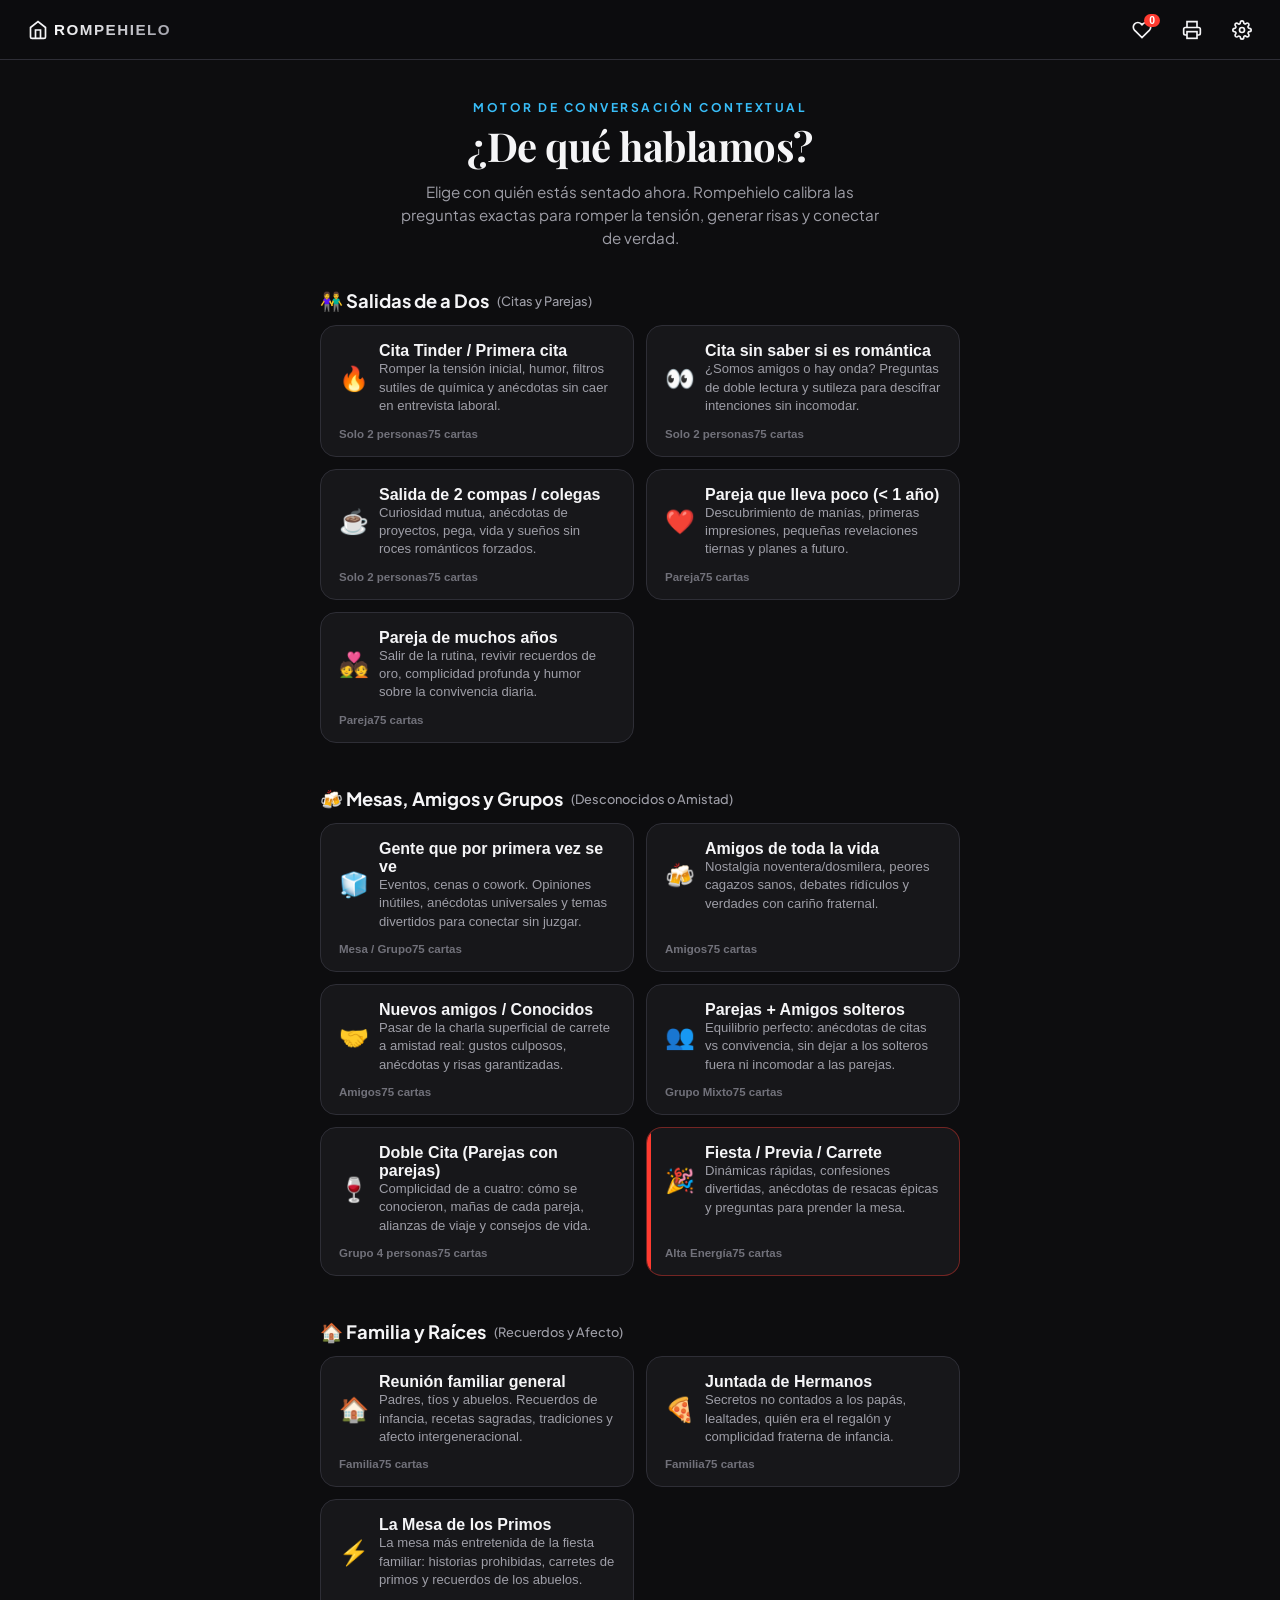
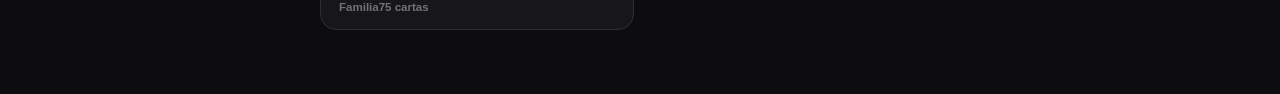
==== index.html @ bef4a9af "feat: complete Rompehielo app with 1050+ contextual questions, PWA, print&play, and monetization" ====
<!DOCTYPE html>
<html lang="es">
<head>
  <meta charset="UTF-8">
  <meta name="viewport" content="width=device-width, initial-scale=1.0, maximum-scale=1.0, user-scalable=no, viewport-fit=cover">
  <title>ROMPEHIELO · El Juego de Conversación Contextual</title>
  <meta name="description" content="+1.000 preguntas diseñadas para romper el hielo y conectar de verdad según con quién estás: citas, parejas, amigos, desconocidos, familia o fiesta.">
  <meta name="theme-color" content="#121214">
  <link rel="manifest" href="manifest.json">
  <link rel="icon" href="icons/icon.svg" type="image/svg+xml">
  <link rel="apple-touch-icon" href="icons/icon.svg">
  <link rel="preconnect" href="https://fonts.googleapis.com">
  <link rel="preconnect" href="https://fonts.gstatic.com" crossorigin>
  <link href="https://fonts.googleapis.com/css2?family=Plus+Jakarta+Sans:ital,wght@0,300;0,400;0,500;0,600;0,700;0,800;1,400;1,600&family=Playfair+Display:ital,wght@0,600;0,700;1,400;1,600&display=swap" rel="stylesheet">
  <link rel="stylesheet" href="styles.css">
</head>
<body>
  <!-- Header / Barra superior -->
  <header class="top-nav" id="topNav">
    <div class="nav-left">
      <button class="nav-btn" id="btnHome" aria-label="Inicio" title="Inicio">
        <svg width="20" height="20" viewBox="0 0 24 24" fill="none" stroke="currentColor" stroke-width="2"><path d="M3 9l9-7 9 7v11a2 2 0 0 1-2 2H5a2 2 0 0 1-2-2z"></path><polyline points="9 22 9 12 15 12 15 22"></polyline></svg>
        <span class="brand-text">ROMPEHIELO</span>
      </button>
    </div>
    <div class="nav-center" id="navCenterTitle">
      <span class="badge-ctx" id="navCtxBadge" style="display:none;"></span>
    </div>
    <div class="nav-right">
      <button class="nav-btn" id="btnFavs" title="Mis Favoritas" aria-label="Favoritas">
        <svg width="20" height="20" viewBox="0 0 24 24" fill="none" stroke="currentColor" stroke-width="2"><path d="M20.84 4.61a5.5 5.5 0 0 0-7.78 0L12 5.67l-1.06-1.06a5.5 5.5 0 0 0-7.78 7.78l1.06 1.06L12 21.23l7.78-7.78 1.06-1.06a5.5 5.5 0 0 0 0-7.78z"></path></svg>
        <span class="fav-count" id="favCount">0</span>
      </button>
      <button class="nav-btn" id="btnPrintModalBtn" title="Imprimir Cartas / PDF" aria-label="Imprimir">
        <svg width="20" height="20" viewBox="0 0 24 24" fill="none" stroke="currentColor" stroke-width="2"><polyline points="6 9 6 2 18 2 18 9"></polyline><path d="M6 18H4a2 2 0 0 1-2-2v-5a2 2 0 0 1 2-2h16a2 2 0 0 1 2 2v5a2 2 0 0 1-2 2h-2"></path><rect x="6" y="14" width="12" height="8"></rect></svg>
      </button>
      <button class="nav-btn" id="btnSettings" title="Configuración y Tienda" aria-label="Ajustes">
        <svg width="20" height="20" viewBox="0 0 24 24" fill="none" stroke="currentColor" stroke-width="2"><circle cx="12" cy="12" r="3"></circle><path d="M19.4 15a1.65 1.65 0 0 0 .33 1.82l.06.06a2 2 0 0 1 0 2.83 2 2 0 0 1-2.83 0l-.06-.06a1.65 1.65 0 0 0-1.82-.33 1.65 1.65 0 0 0-1 1.51V21a2 2 0 0 1-2 2 2 2 0 0 1-2-2v-.09A1.65 1.65 0 0 0 9 19.4a1.65 1.65 0 0 0-1.82.33l-.06.06a2 2 0 0 1-2.83 0 2 2 0 0 1 0-2.83l.06-.06a1.65 1.65 0 0 0 .33-1.82 1.65 1.65 0 0 0-1.51-1H3a2 2 0 0 1-2-2 2 2 0 0 1 2-2h.09A1.65 1.65 0 0 0 4.6 9a1.65 1.65 0 0 0-.33-1.82l-.06-.06a2 2 0 0 1 0-2.83 2 2 0 0 1 2.83 0l.06.06a1.65 1.65 0 0 0 1.82.33H9a1.65 1.65 0 0 0 1-1.51V3a2 2 0 0 1 2-2 2 2 0 0 1 2 2v.09a1.65 1.65 0 0 0 1 1.51 1.65 1.65 0 0 0 1.82-.33l.06-.06a2 2 0 0 1 2.83 0 2 2 0 0 1 0 2.83l-.06.06a1.65 1.65 0 0 0-.33 1.82V9a1.65 1.65 0 0 0 1.51 1H21a2 2 0 0 1 2 2 2 2 0 0 1-2 2h-.09a1.65 1.65 0 0 0-1.51 1z"></path></svg>
      </button>
    </div>
  </header>

  <!-- Contenedor Principal Dinámico -->
  <main class="app-container" id="screen">
    <!-- Se inyecta dinámicamente vía app.js -->
  </main>

  <!-- Modales -->
  <!-- Modal Favoritas -->
  <div class="modal-backdrop" id="modalFavs" style="display:none;">
    <div class="modal-card">
      <div class="modal-head">
        <h3>Cartas Favoritas</h3>
        <button class="modal-close" id="btnCloseFavs">✕</button>
      </div>
      <div class="modal-body" id="favsList">
        <!-- Lista de favoritas -->
      </div>
    </div>
  </div>

  <!-- Modal Imprimir / Print & Play -->
  <div class="modal-backdrop" id="modalPrint" style="display:none;">
    <div class="modal-card modal-lg">
      <div class="modal-head">
        <div>
          <h3>Tarjetas Físicas (Print & Play)</h3>
          <p class="text-sm muted">Genera e imprime tu baraja para jugar en tu casa o llevarla de viaje.</p>
        </div>
        <button class="modal-close" id="btnClosePrint">✕</button>
      </div>
      <div class="modal-body">
        <div class="print-controls">
          <label><b>Selecciona el Mazo a Imprimir:</b></label>
          <select id="printDeckSelect" class="styled-select">
            <!-- Rellenado dinámicamente -->
          </select>
          <div class="print-actions">
            <button class="btn-primary" id="btnPreviewPrint">Generar Planchas de Cartas</button>
            <button class="btn-outline" id="btnPrintNow">🖨️ Mandar a Imprimir / Guardar PDF</button>
          </div>
        </div>
        <div id="printSheetContainer" class="print-sheet-preview">
          <!-- Plancha interactiva con cartas cortables -->
        </div>
      </div>
    </div>
  </div>

  <!-- Modal Ajustes & Tienda / Monetización -->
  <div class="modal-backdrop" id="modalSettings" style="display:none;">
    <div class="modal-card">
      <div class="modal-head">
        <h3>Ajustes & Mazo Físico</h3>
        <button class="modal-close" id="btnCloseSettings">✕</button>
      </div>
      <div class="modal-body">
        <div class="setting-item">
          <div>
            <b>Modo Sonido / Háptico</b>
            <div class="text-sm muted">Vibración y micro-clicks al cambiar de carta</div>
          </div>
          <label class="switch">
            <input type="checkbox" id="chkHaptic" checked>
            <span class="slider"></span>
          </label>
        </div>

        <div class="monetize-banner">
          <div class="banner-tag">EDICIÓN FÍSICA COLECCIONISTA</div>
          <h4>¿Quieres el mazo impreso en tu velador o mochila?</h4>
          <p class="text-sm">Naipe premium 350g con barniz mate sedoso, esquinas redondeadas, caja rígida y 150 cartas maestras con códigos QR que disparan preguntas ilimitadas de la app.</p>
          <div class="price-box">
            <span class="price">$19.990 CLP</span>
            <span class="old-price">$24.990 CLP</span>
          </div>
          <button class="btn-gold" id="btnBuyPhysical">
            🛍️ Reservar Mazo Físico
          </button>
          <div class="text-xs text-center muted" style="margin-top:6px;">O usa la opción "Imprimir" arriba para armar tus propias cartas gratis.</div>
        </div>

        <div class="setting-item" style="margin-top:16px;">
          <div>
            <b>Banco de Preguntas</b>
            <div class="text-sm muted">1.050 preguntas únicas verificadas</div>
          </div>
          <button class="btn-sm btn-outline" id="btnResetHistory">Reiniciar Historial</button>
        </div>
      </div>
    </div>
  </div>

  <script src="app.js"></script>
</body>
</html>
---- styles.css ----
/* ==========================================================================
   ROMPEHIELO - THE AND / WNRS STYLE PREMIUM DESIGN SYSTEM
   ========================================================================== */

:root {
  --bg-color: #0d0d0f;
  --surface: #17171a;
  --surface-raised: #212126;
  --surface-border: #2e2e36;
  --text-main: #f5f5f7;
  --text-muted: #9e9ea7;
  --accent-red: #ff3b30;
  --accent-ice: #38bdf8;
  --accent-gold: #f59e0b;
  --accent-fire: #f97316;
  --font-sans: 'Plus Jakarta Sans', -apple-system, BlinkMacSystemFont, sans-serif;
  --font-serif: 'Playfair Display', Georgia, serif;
  --radius-card: 24px;
  --radius-btn: 14px;
  --transition-smooth: all 0.28s cubic-bezier(0.16, 1, 0.3, 1);
  --shadow-card: 0 20px 45px rgba(0, 0, 0, 0.6), 0 0 1px rgba(255, 255, 255, 0.15);
}

* {
  box-sizing: border-box;
  margin: 0;
  padding: 0;
  -webkit-tap-highlight-color: transparent;
}

body {
  background-color: var(--bg-color);
  color: var(--text-main);
  font-family: var(--font-sans);
  min-height: 100vh;
  display: flex;
  flex-direction: column;
  overflow-x: hidden;
  user-select: none;
}

/* TOP NAVIGATION */
.top-nav {
  height: 60px;
  padding: 0 18px;
  display: flex;
  align-items: center;
  justify-content: space-between;
  border-bottom: 1px solid var(--surface-border);
  background: rgba(13, 13, 15, 0.85);
  backdrop-filter: blur(16px);
  position: sticky;
  top: 0;
  z-index: 100;
}

.nav-left, .nav-right {
  display: flex;
  align-items: center;
  gap: 10px;
}

.brand-text {
  font-weight: 800;
  letter-spacing: 1.5px;
  font-size: 0.95rem;
  margin-left: 6px;
  background: linear-gradient(135deg, #fff, #a1a1aa);
  -webkit-background-clip: text;
  -webkit-text-fill-color: transparent;
}

.nav-btn {
  background: transparent;
  border: none;
  color: var(--text-main);
  cursor: pointer;
  display: flex;
  align-items: center;
  justify-content: center;
  padding: 8px 10px;
  border-radius: 10px;
  transition: var(--transition-smooth);
  position: relative;
}

.nav-btn:hover {
  background: var(--surface-raised);
}

.fav-count {
  position: absolute;
  top: 2px;
  right: 2px;
  background: var(--accent-red);
  color: #fff;
  font-size: 0.65rem;
  font-weight: 700;
  border-radius: 999px;
  padding: 1px 5px;
}

.badge-ctx {
  font-size: 0.75rem;
  font-weight: 600;
  padding: 4px 10px;
  border-radius: 999px;
  background: var(--surface-raised);
  border: 1px solid var(--surface-border);
  color: var(--text-muted);
}

/* APP CONTAINER */
.app-container {
  flex: 1;
  display: flex;
  flex-direction: column;
  max-width: 680px;
  width: 100%;
  margin: 0 auto;
  padding: 16px 20px 40px;
}

/* HERO */
.hero {
  text-align: center;
  padding: 24px 0 20px;
}

.eyebrow {
  text-transform: uppercase;
  letter-spacing: 2.5px;
  font-size: 0.75rem;
  font-weight: 700;
  color: var(--accent-ice);
  margin-bottom: 8px;
}

.hero h1 {
  font-family: var(--font-serif);
  font-size: 2.5rem;
  line-height: 1.15;
  font-weight: 700;
  letter-spacing: -0.5px;
  margin-bottom: 12px;
}

.hero p {
  color: var(--text-muted);
  font-size: 0.95rem;
  line-height: 1.5;
  max-width: 480px;
  margin: 0 auto;
}

/* RADAR DE SITUACIÓN (CATEGORÍAS DE JUEGO) */
.section-title {
  font-size: 1.15rem;
  font-weight: 700;
  margin: 20px 0 12px;
  display: flex;
  align-items: center;
  gap: 8px;
}

.section-title span {
  font-size: 0.8rem;
  font-weight: 500;
  color: var(--text-muted);
}

.group-cards-grid {
  display: grid;
  grid-template-columns: 1fr;
  gap: 12px;
  margin-bottom: 24px;
}

@media (min-width: 480px) {
  .group-cards-grid {
    grid-template-columns: 1fr 1fr;
  }
}

.ctx-card {
  background: var(--surface);
  border: 1px solid var(--surface-border);
  border-radius: 16px;
  padding: 16px 18px;
  text-align: left;
  cursor: pointer;
  transition: var(--transition-smooth);
  display: flex;
  flex-direction: column;
  justify-content: space-between;
  gap: 8px;
  position: relative;
  overflow: hidden;
}

.ctx-card::after {
  content: '';
  position: absolute;
  top: 0;
  left: 0;
  width: 4px;
  height: 100%;
  background: transparent;
  transition: var(--transition-smooth);
}

.ctx-card:hover, .ctx-card:active {
  background: var(--surface-raised);
  transform: translateY(-2px);
  border-color: rgba(255, 255, 255, 0.2);
}

.ctx-card:hover::after {
  background: var(--accent-red);
}

.ctx-card.highlight {
  border-color: rgba(255, 59, 48, 0.4);
}

.ctx-card.highlight::after {
  background: var(--accent-red);
}

.ctx-header {
  display: flex;
  align-items: center;
  gap: 10px;
}

.ctx-icon {
  font-size: 1.5rem;
}

.ctx-title {
  font-weight: 700;
  font-size: 1rem;
  color: var(--text-main);
}

.ctx-desc {
  font-size: 0.82rem;
  color: var(--text-muted);
  line-height: 1.4;
}

.ctx-meta {
  display: flex;
  justify-content: space-between;
  align-items: center;
  margin-top: 4px;
  font-size: 0.72rem;
  color: #71717a;
  font-weight: 600;
}

/* PANTALLA DE AJUSTES PREVIOS AL JUEGO */
.panel {
  background: var(--surface);
  border: 1px solid var(--surface-border);
  border-radius: var(--radius-card);
  padding: 24px 20px;
  display: flex;
  flex-direction: column;
  gap: 18px;
}

.btn-back {
  background: transparent;
  border: none;
  color: var(--text-muted);
  font-size: 0.85rem;
  font-weight: 600;
  cursor: pointer;
  align-self: flex-start;
  padding: 4px 0;
  display: flex;
  align-items: center;
  gap: 6px;
  transition: var(--transition-smooth);
}

.btn-back:hover {
  color: #fff;
}

.option-group {
  display: flex;
  flex-wrap: wrap;
  gap: 8px;
  margin-top: 4px;
}

.pill-option {
  background: var(--surface-raised);
  border: 1px solid var(--surface-border);
  color: var(--text-main);
  padding: 9px 15px;
  border-radius: 999px;
  font-size: 0.85rem;
  font-weight: 600;
  cursor: pointer;
  transition: var(--transition-smooth);
}

.pill-option:hover {
  border-color: rgba(255, 255, 255, 0.3);
}

.pill-option.active {
  background: #fff;
  color: #000;
  border-color: #fff;
  box-shadow: 0 0 12px rgba(255, 255, 255, 0.25);
}

/* BOTONES PRINCIPALES */
.btn-primary {
  background: #fff;
  color: #000;
  border: none;
  padding: 15px 24px;
  border-radius: var(--radius-btn);
  font-weight: 700;
  font-size: 1rem;
  cursor: pointer;
  transition: var(--transition-smooth);
  width: 100%;
  display: flex;
  align-items: center;
  justify-content: center;
  gap: 8px;
  box-shadow: 0 8px 20px rgba(255, 255, 255, 0.15);
}

.btn-primary:hover {
  background: #e4e4e7;
  transform: translateY(-1px);
}

.btn-secondary {
  background: var(--surface-raised);
  color: var(--text-main);
  border: 1px solid var(--surface-border);
  padding: 13px 20px;
  border-radius: var(--radius-btn);
  font-weight: 600;
  font-size: 0.92rem;
  cursor: pointer;
  transition: var(--transition-smooth);
  display: flex;
  align-items: center;
  justify-content: center;
  gap: 6px;
}

.btn-secondary:hover {
  background: #2a2a32;
  border-color: rgba(255, 255, 255, 0.2);
}

.btn-outline {
  background: transparent;
  border: 1px solid var(--surface-border);
  color: var(--text-main);
  padding: 10px 16px;
  border-radius: 10px;
  font-weight: 600;
  font-size: 0.88rem;
  cursor: pointer;
  transition: var(--transition-smooth);
}

.btn-outline:hover {
  background: var(--surface-raised);
  border-color: #fff;
}

.btn-sm {
  padding: 6px 12px;
  font-size: 0.78rem;
}

/* PANTALLA DE JUEGO (MESA DE CARTAS) */
.game-view {
  display: flex;
  flex-direction: column;
  align-items: center;
  width: 100%;
  flex: 1;
}

.game-top-bar {
  width: 100%;
  display: flex;
  justify-content: space-between;
  align-items: center;
  margin-bottom: 12px;
}

.round-indicator {
  font-size: 0.82rem;
  font-weight: 700;
  color: var(--text-muted);
  text-transform: uppercase;
  letter-spacing: 1px;
}

.depth-badge {
  font-size: 0.72rem;
  font-weight: 800;
  text-transform: uppercase;
  letter-spacing: 1px;
  padding: 3px 10px;
  border-radius: 999px;
}

.depth-suave {
  background: rgba(56, 189, 248, 0.15);
  color: var(--accent-ice);
  border: 1px solid rgba(56, 189, 248, 0.3);
}

.depth-medio {
  background: rgba(245, 158, 11, 0.15);
  color: var(--accent-gold);
  border: 1px solid rgba(245, 158, 11, 0.3);
}

.depth-profundo {
  background: rgba(255, 59, 48, 0.18);
  color: var(--accent-red);
  border: 1px solid rgba(255, 59, 48, 0.4);
}

/* LA CARTA (CARD SYSTEM) */
.card-stage {
  perspective: 1000px;
  width: 100%;
  max-width: 440px;
  margin: 10px 0 20px;
  min-height: 380px;
  display: flex;
}

.card-item {
  width: 100%;
  background: linear-gradient(165deg, #1c1c21 0%, #121215 100%);
  border: 1px solid rgba(255, 255, 255, 0.14);
  border-radius: var(--radius-card);
  padding: 36px 28px 24px;
  display: flex;
  flex-direction: column;
  justify-content: space-between;
  box-shadow: var(--shadow-card);
  position: relative;
  transition: transform 0.35s cubic-bezier(0.175, 0.885, 0.32, 1.275), opacity 0.25s ease;
  user-select: none;
  cursor: pointer;
}

.card-item.flipping {
  transform: scale(0.95) rotateY(15deg);
  opacity: 0.2;
}

.card-top {
  display: flex;
  justify-content: space-between;
  align-items: center;
}

.card-tag {
  font-size: 0.72rem;
  font-weight: 800;
  text-transform: uppercase;
  letter-spacing: 2px;
  color: var(--text-muted);
}

.btn-card-fav {
  background: transparent;
  border: none;
  color: #71717a;
  cursor: pointer;
  padding: 4px;
  transition: var(--transition-smooth);
}

.btn-card-fav.active {
  color: var(--accent-red);
  transform: scale(1.15);
}

.card-body-text {
  font-family: var(--font-serif);
  font-size: 1.55rem;
  line-height: 1.4;
  font-weight: 600;
  color: #ffffff;
  text-align: center;
  margin: 24px 0;
  letter-spacing: -0.2px;
}

.card-footer-tip {
  text-align: center;
  font-size: 0.75rem;
  color: #71717a;
  letter-spacing: 1px;
  text-transform: uppercase;
}

/* ACCIONES DE JUEGO */
.game-controls {
  width: 100%;
  max-width: 440px;
  display: flex;
  flex-direction: column;
  gap: 12px;
}

.primary-actions {
  display: grid;
  grid-template-columns: 1fr 1.3fr;
  gap: 10px;
}

.thread-container {
  width: 100%;
  max-width: 440px;
  margin-top: 14px;
  animation: slideDown 0.3s ease;
}

.thread-box {
  background: rgba(245, 158, 11, 0.08);
  border: 1px solid rgba(245, 158, 11, 0.3);
  border-radius: 16px;
  padding: 16px 18px;
  text-align: center;
}

.thread-header {
  font-size: 0.75rem;
  font-weight: 800;
  letter-spacing: 2px;
  color: var(--accent-gold);
  text-transform: uppercase;
  margin-bottom: 6px;
}

.thread-box p {
  font-size: 1.05rem;
  font-weight: 600;
  color: #fff;
  line-height: 1.4;
}

/* RONDA ESPECIAL BANNER */
.special-round-banner {
  width: 100%;
  max-width: 440px;
  margin-top: 12px;
  background: linear-gradient(135deg, rgba(255, 59, 48, 0.15), rgba(245, 158, 11, 0.15));
  border: 1px solid rgba(255, 59, 48, 0.4);
  border-radius: 16px;
  padding: 16px 18px;
  display: flex;
  align-items: center;
  gap: 14px;
  animation: pulseSpecial 2s infinite ease-in-out;
}

.special-icon {
  font-size: 1.8rem;
}

.special-content b {
  font-size: 0.85rem;
  letter-spacing: 1px;
  text-transform: uppercase;
  color: var(--accent-red);
  display: block;
}

.special-content p {
  font-size: 0.82rem;
  color: var(--text-muted);
  line-height: 1.35;
  margin-top: 2px;
}

/* MODALES */
.modal-backdrop {
  position: fixed;
  inset: 0;
  background: rgba(0, 0, 0, 0.75);
  backdrop-filter: blur(10px);
  z-index: 200;
  display: flex;
  align-items: center;
  justify-content: center;
  padding: 16px;
  animation: fadeIn 0.2s ease;
}

.modal-card {
  background: var(--surface);
  border: 1px solid var(--surface-border);
  border-radius: 20px;
  width: 100%;
  max-width: 500px;
  max-height: 85vh;
  display: flex;
  flex-direction: column;
  overflow: hidden;
  box-shadow: 0 25px 60px rgba(0, 0, 0, 0.8);
}

.modal-card.modal-lg {
  max-width: 820px;
}

.modal-head {
  padding: 18px 22px;
  border-bottom: 1px solid var(--surface-border);
  display: flex;
  justify-content: space-between;
  align-items: center;
}

.modal-head h3 {
  font-size: 1.15rem;
  font-weight: 700;
}

.modal-close {
  background: transparent;
  border: none;
  color: var(--text-muted);
  font-size: 1.2rem;
  cursor: pointer;
  padding: 4px;
}

.modal-body {
  padding: 22px;
  overflow-y: auto;
}

/* MONETIZACIÓN & TIENDA */
.monetize-banner {
  background: linear-gradient(145deg, #241e12 0%, #171510 100%);
  border: 1px solid #d97706;
  border-radius: 18px;
  padding: 22px;
  margin-top: 14px;
  position: relative;
}

.banner-tag {
  display: inline-block;
  background: #f59e0b;
  color: #000;
  font-size: 0.68rem;
  font-weight: 800;
  padding: 3px 8px;
  border-radius: 6px;
  letter-spacing: 1px;
  margin-bottom: 10px;
}

.monetize-banner h4 {
  font-size: 1.15rem;
  font-weight: 700;
  color: #fff;
  margin-bottom: 6px;
}

.price-box {
  display: flex;
  align-items: baseline;
  gap: 10px;
  margin: 12px 0 14px;
}

.price {
  font-size: 1.4rem;
  font-weight: 800;
  color: #f59e0b;
}

.old-price {
  font-size: 0.95rem;
  text-decoration: line-through;
  color: #71717a;
}

.btn-gold {
  background: linear-gradient(135deg, #f59e0b, #d97706);
  color: #000;
  border: none;
  font-weight: 800;
  font-size: 0.95rem;
  padding: 13px 20px;
  border-radius: 12px;
  width: 100%;
  cursor: pointer;
  transition: var(--transition-smooth);
}

.btn-gold:hover {
  filter: brightness(1.1);
  transform: translateY(-1px);
}

.setting-item {
  display: flex;
  justify-content: space-between;
  align-items: center;
  padding: 12px 0;
  border-bottom: 1px solid var(--surface-border);
}

/* SWITCH TOGGLE */
.switch {
  position: relative;
  display: inline-block;
  width: 44px;
  height: 24px;
}

.switch input {
  opacity: 0;
  width: 0;
  height: 0;
}

.slider {
  position: absolute;
  cursor: pointer;
  top: 0; left: 0; right: 0; bottom: 0;
  background-color: var(--surface-raised);
  border: 1px solid var(--surface-border);
  transition: .3s;
  border-radius: 34px;
}

.slider:before {
  position: absolute;
  content: "";
  height: 16px;
  width: 16px;
  left: 3px;
  bottom: 3px;
  background-color: white;
  transition: .3s;
  border-radius: 50%;
}

input:checked + .slider {
  background-color: var(--accent-red);
  border-color: var(--accent-red);
}

input:checked + .slider:before {
  transform: translateX(20px);
}

/* PRINT & PLAY SHEET STYLING */
.print-controls {
  display: flex;
  flex-direction: column;
  gap: 12px;
  margin-bottom: 18px;
}

.styled-select {
  background: var(--surface-raised);
  border: 1px solid var(--surface-border);
  color: #fff;
  padding: 12px;
  border-radius: 10px;
  font-size: 0.9rem;
  font-family: var(--font-sans);
}

.print-actions {
  display: flex;
  gap: 10px;
  flex-wrap: wrap;
}

.print-sheet-preview {
  background: #f4f4f5;
  color: #18181b;
  border-radius: 12px;
  padding: 20px;
  max-height: 500px;
  overflow-y: auto;
}

.print-grid {
  display: grid;
  grid-template-columns: repeat(3, 1fr);
  gap: 10px;
}

.printable-card {
  border: 1px dashed #71717a;
  background: #ffffff;
  padding: 14px 10px;
  border-radius: 8px;
  display: flex;
  flex-direction: column;
  justify-content: space-between;
  min-height: 160px;
  position: relative;
  page-break-inside: avoid;
}

.pcard-tag {
  font-size: 0.65rem;
  font-weight: 800;
  text-transform: uppercase;
  color: #dc2626;
  letter-spacing: 1px;
}

.pcard-q {
  font-family: var(--font-serif);
  font-size: 0.85rem;
  font-weight: 600;
  line-height: 1.35;
  text-align: center;
  margin: 8px 0;
  color: #000;
}

.pcard-qr-box {
  display: flex;
  justify-content: space-between;
  align-items: center;
  font-size: 0.58rem;
  color: #71717a;
  border-top: 1px solid #e4e4e7;
  padding-top: 4px;
}

/* ESTILOS DE IMPRESIÓN (PDF / PRINT CSS) */
@media print {
  body {
    background: #fff !important;
    color: #000 !important;
  }
  .top-nav, .modal-head, .print-controls, .game-view, .hero, .panel {
    display: none !important;
  }
  .modal-backdrop {
    position: static !important;
    background: none !important;
    padding: 0 !important;
  }
  .modal-card {
    border: none !important;
    max-width: 100% !important;
    box-shadow: none !important;
  }
  .print-sheet-preview {
    background: transparent !important;
    padding: 0 !important;
    max-height: none !important;
  }
  .print-grid {
    grid-template-columns: repeat(3, 1fr) !important;
    gap: 8mm !important;
  }
  .printable-card {
    border: 1px solid #999 !important;
    min-height: 55mm !important;
    height: 55mm !important;
    box-sizing: border-box !important;
  }
}

/* ANIMACIONES */
@keyframes fadeIn {
  from { opacity: 0; transform: scale(0.98); }
  to { opacity: 1; transform: scale(1); }
}

@keyframes slideDown {
  from { opacity: 0; transform: translateY(-8px); }
  to { opacity: 1; transform: translateY(0); }
}

@keyframes pulseSpecial {
  0% { transform: scale(1); }
  50% { transform: scale(1.02); }
  100% { transform: scale(1); }
}

/* UTILIDADES */
.text-sm { font-size: 0.85rem; }
.text-xs { font-size: 0.72rem; }
.muted { color: var(--text-muted); }
.text-center { text-align: center; }
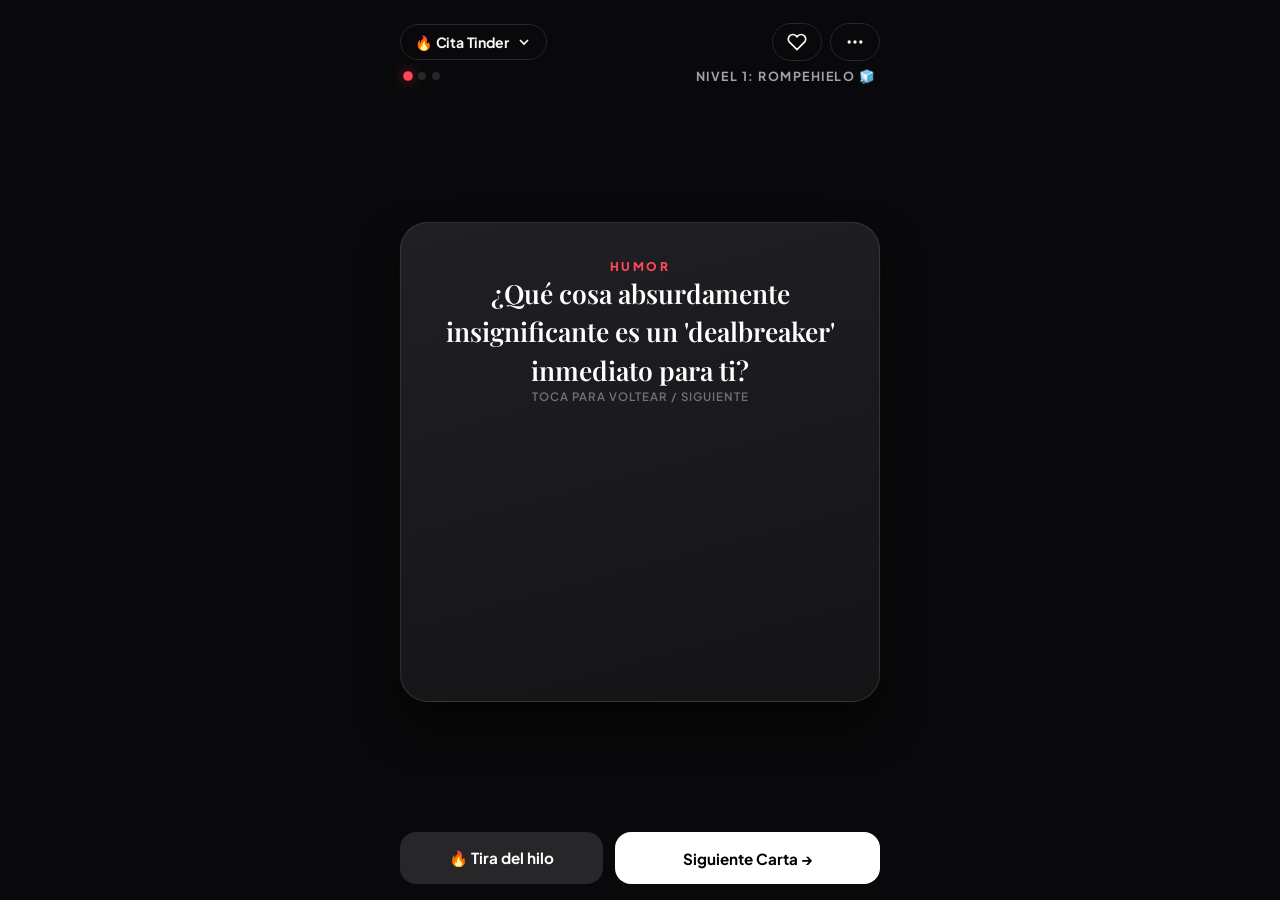
==== commit 1aad4a7e: "refactor: redesign UX to be pure game-card first, clean and intuitive like CoupleCards and WNRS" ====
--- a/index.html
+++ b/index.html
@@ -3,130 +3,155 @@
 <head>
   <meta charset="UTF-8">
   <meta name="viewport" content="width=device-width, initial-scale=1.0, maximum-scale=1.0, user-scalable=no, viewport-fit=cover">
-  <title>ROMPEHIELO · El Juego de Conversación Contextual</title>
-  <meta name="description" content="+1.000 preguntas diseñadas para romper el hielo y conectar de verdad según con quién estás: citas, parejas, amigos, desconocidos, familia o fiesta.">
-  <meta name="theme-color" content="#121214">
+  <title>ROMPEHIELO</title>
+  <meta name="description" content="El juego de cartas de conversación para cuando no sabes de qué hablar.">
+  <meta name="theme-color" content="#18181b">
   <link rel="manifest" href="manifest.json">
   <link rel="icon" href="icons/icon.svg" type="image/svg+xml">
-  <link rel="apple-touch-icon" href="icons/icon.svg">
   <link rel="preconnect" href="https://fonts.googleapis.com">
   <link rel="preconnect" href="https://fonts.gstatic.com" crossorigin>
-  <link href="https://fonts.googleapis.com/css2?family=Plus+Jakarta+Sans:ital,wght@0,300;0,400;0,500;0,600;0,700;0,800;1,400;1,600&family=Playfair+Display:ital,wght@0,600;0,700;1,400;1,600&display=swap" rel="stylesheet">
+  <link href="https://fonts.googleapis.com/css2?family=Plus+Jakarta+Sans:wght@400;500;600;700;800&family=Playfair+Display:ital,wght@0,600;0,700;1,400&display=swap" rel="stylesheet">
   <link rel="stylesheet" href="styles.css">
 </head>
 <body>
-  <!-- Header / Barra superior -->
-  <header class="top-nav" id="topNav">
-    <div class="nav-left">
-      <button class="nav-btn" id="btnHome" aria-label="Inicio" title="Inicio">
-        <svg width="20" height="20" viewBox="0 0 24 24" fill="none" stroke="currentColor" stroke-width="2"><path d="M3 9l9-7 9 7v11a2 2 0 0 1-2 2H5a2 2 0 0 1-2-2z"></path><polyline points="9 22 9 12 15 12 15 22"></polyline></svg>
-        <span class="brand-text">ROMPEHIELO</span>
+
+  <!-- PANTALLA 1: JUEGO DIRECTO (CARDS GAMEPLAY FIRST) -->
+  <main class="game-container" id="gameScreen">
+    
+    <!-- Barra superior limpia -->
+    <header class="game-header">
+      <button class="icon-btn" id="btnOpenSelector" title="Cambiar grupo o situación">
+        <span class="active-badge" id="headerContextBadge">🔥 Cita Tinder</span>
+        <svg width="16" height="16" viewBox="0 0 24 24" fill="none" stroke="currentColor" stroke-width="2.5"><polyline points="6 9 12 15 18 9"></polyline></svg>
       </button>
+
+      <div class="header-right">
+        <button class="icon-btn" id="btnFavToggle" title="Guardar carta">
+          <svg id="favHeartIcon" width="20" height="20" viewBox="0 0 24 24" fill="none" stroke="currentColor" stroke-width="2"><path d="M20.84 4.61a5.5 5.5 0 0 0-7.78 0L12 5.67l-1.06-1.06a5.5 5.5 0 0 0-7.78 7.78l1.06 1.06L12 21.23l7.78-7.78 1.06-1.06a5.5 5.5 0 0 0 0-7.78z"></path></svg>
+        </button>
+        <button class="icon-btn" id="btnMenuToggle" title="Menú">
+          <svg width="20" height="20" viewBox="0 0 24 24" fill="none" stroke="currentColor" stroke-width="2"><circle cx="12" cy="12" r="1"></circle><circle cx="19" cy="12" r="1"></circle><circle cx="5" cy="12" r="1"></circle></svg>
+        </button>
+      </div>
+    </header>
+
+    <!-- Barra de Nivel sutil -->
+    <div class="level-indicator">
+      <div class="level-dots">
+        <span class="dot active" id="dot1"></span>
+        <span class="dot" id="dot2"></span>
+        <span class="dot" id="dot3"></span>
+      </div>
+      <span class="level-text" id="levelLabel">Nivel 1: Rompehielo</span>
     </div>
-    <div class="nav-center" id="navCenterTitle">
-      <span class="badge-ctx" id="navCtxBadge" style="display:none;"></span>
+
+    <!-- LA CARTA CENTRAL (FLIP TÁCTIL) -->
+    <div class="card-wrapper" id="cardWrapper">
+      <div class="card" id="cardElement">
+        <!-- Reversos / Frente en CSS Flip -->
+        <div class="card-face card-front">
+          <div class="card-category-label" id="cardCategory">ROMPEHIELO</div>
+          <p class="card-question-text" id="cardQuestion">Toca la carta para empezar</p>
+          <div class="card-tap-hint">Toca para voltear / siguiente</div>
+        </div>
+      </div>
     </div>
-    <div class="nav-right">
-      <button class="nav-btn" id="btnFavs" title="Mis Favoritas" aria-label="Favoritas">
-        <svg width="20" height="20" viewBox="0 0 24 24" fill="none" stroke="currentColor" stroke-width="2"><path d="M20.84 4.61a5.5 5.5 0 0 0-7.78 0L12 5.67l-1.06-1.06a5.5 5.5 0 0 0-7.78 7.78l1.06 1.06L12 21.23l7.78-7.78 1.06-1.06a5.5 5.5 0 0 0 0-7.78z"></path></svg>
-        <span class="fav-count" id="favCount">0</span>
+
+    <!-- Hilo de seguimiento ("Tira del hilo") -->
+    <div class="thread-drawer" id="threadDrawer" style="display:none;">
+      <div class="thread-content">
+        <span class="thread-label">👀 TIRA DEL HILO:</span>
+        <p class="thread-text" id="threadText">¿Y qué pasó después de eso?</p>
+      </div>
+    </div>
+
+    <!-- Botones de Acción directos -->
+    <footer class="game-footer">
+      <button class="action-btn secondary" id="btnThreadAction">
+        🔥 Tira del hilo
       </button>
-      <button class="nav-btn" id="btnPrintModalBtn" title="Imprimir Cartas / PDF" aria-label="Imprimir">
-        <svg width="20" height="20" viewBox="0 0 24 24" fill="none" stroke="currentColor" stroke-width="2"><polyline points="6 9 6 2 18 2 18 9"></polyline><path d="M6 18H4a2 2 0 0 1-2-2v-5a2 2 0 0 1 2-2h16a2 2 0 0 1 2 2v5a2 2 0 0 1-2 2h-2"></path><rect x="6" y="14" width="12" height="8"></rect></svg>
+      <button class="action-btn primary" id="btnNextAction">
+        Siguiente Carta →
       </button>
-      <button class="nav-btn" id="btnSettings" title="Configuración y Tienda" aria-label="Ajustes">
-        <svg width="20" height="20" viewBox="0 0 24 24" fill="none" stroke="currentColor" stroke-width="2"><circle cx="12" cy="12" r="3"></circle><path d="M19.4 15a1.65 1.65 0 0 0 .33 1.82l.06.06a2 2 0 0 1 0 2.83 2 2 0 0 1-2.83 0l-.06-.06a1.65 1.65 0 0 0-1.82-.33 1.65 1.65 0 0 0-1 1.51V21a2 2 0 0 1-2 2 2 2 0 0 1-2-2v-.09A1.65 1.65 0 0 0 9 19.4a1.65 1.65 0 0 0-1.82.33l-.06.06a2 2 0 0 1-2.83 0 2 2 0 0 1 0-2.83l.06-.06a1.65 1.65 0 0 0 .33-1.82 1.65 1.65 0 0 0-1.51-1H3a2 2 0 0 1-2-2 2 2 0 0 1 2-2h.09A1.65 1.65 0 0 0 4.6 9a1.65 1.65 0 0 0-.33-1.82l-.06-.06a2 2 0 0 1 0-2.83 2 2 0 0 1 2.83 0l.06.06a1.65 1.65 0 0 0 1.82.33H9a1.65 1.65 0 0 0 1-1.51V3a2 2 0 0 1 2-2 2 2 0 0 1 2 2v.09a1.65 1.65 0 0 0 1 1.51 1.65 1.65 0 0 0 1.82-.33l.06-.06a2 2 0 0 1 2.83 0 2 2 0 0 1 0 2.83l-.06.06a1.65 1.65 0 0 0-.33 1.82V9a1.65 1.65 0 0 0 1.51 1H21a2 2 0 0 1 2 2 2 2 0 0 1-2 2h-.09a1.65 1.65 0 0 0-1.51 1z"></path></svg>
-      </button>
-    </div>
-  </header>
+    </footer>
 
-  <!-- Contenedor Principal Dinámico -->
-  <main class="app-container" id="screen">
-    <!-- Se inyecta dinámicamente vía app.js -->
   </main>
 
-  <!-- Modales -->
-  <!-- Modal Favoritas -->
-  <div class="modal-backdrop" id="modalFavs" style="display:none;">
-    <div class="modal-card">
-      <div class="modal-head">
-        <h3>Cartas Favoritas</h3>
-        <button class="modal-close" id="btnCloseFavs">✕</button>
+  <!-- MODAL / DRAWER: SELECCIONAR CONTEXTO -->
+  <div class="modal-overlay" id="modalContext" style="display:none;">
+    <div class="drawer-sheet">
+      <div class="drawer-header">
+        <h3>¿Con quién estás?</h3>
+        <button class="close-btn" id="btnCloseContext">✕</button>
       </div>
-      <div class="modal-body" id="favsList">
-        <!-- Lista de favoritas -->
+      <div class="context-grid" id="contextGridContainer">
+        <!-- Generado dinámicamente con las 14 opciones limpias -->
       </div>
     </div>
   </div>
 
-  <!-- Modal Imprimir / Print & Play -->
-  <div class="modal-backdrop" id="modalPrint" style="display:none;">
-    <div class="modal-card modal-lg">
-      <div class="modal-head">
-        <div>
-          <h3>Tarjetas Físicas (Print & Play)</h3>
-          <p class="text-sm muted">Genera e imprime tu baraja para jugar en tu casa o llevarla de viaje.</p>
+  <!-- MODAL / DRAWER: MENÚ (FAVORITAS, IMPRIMIR Y COMPRA) -->
+  <div class="modal-overlay" id="modalMenu" style="display:none;">
+    <div class="drawer-sheet">
+      <div class="drawer-header">
+        <h3>Rompehielo</h3>
+        <button class="close-btn" id="btnCloseMenu">✕</button>
+      </div>
+      <div class="menu-list">
+        <button class="menu-item" id="btnOpenFavorites">
+          <span>❤️ Cartas Favoritas</span>
+          <span class="badge" id="menuFavCount">0</span>
+        </button>
+        <button class="menu-item" id="btnOpenPrint">
+          <span>🖨️ Imprimir Cartas Físicas (PDF)</span>
+          <span class="arrow">→</span>
+        </button>
+        
+        <!-- Módulo de Monetización Físico -->
+        <div class="physical-deck-box">
+          <div class="deck-tag">EDICIÓN FÍSICA DE NAIPES</div>
+          <h4>Mazo Rompehielo para tu velador o mesa</h4>
+          <p>150 cartas de alta calidad (350g mate sedoso) con códigos QR a la app para jugar sin pantallas.</p>
+          <div class="deck-price">$19.990 CLP</div>
+          <button class="btn-buy" id="btnReservePhysical">Reservar Mazo Físico</button>
         </div>
-        <button class="modal-close" id="btnClosePrint">✕</button>
-      </div>
-      <div class="modal-body">
-        <div class="print-controls">
-          <label><b>Selecciona el Mazo a Imprimir:</b></label>
-          <select id="printDeckSelect" class="styled-select">
-            <!-- Rellenado dinámicamente -->
-          </select>
-          <div class="print-actions">
-            <button class="btn-primary" id="btnPreviewPrint">Generar Planchas de Cartas</button>
-            <button class="btn-outline" id="btnPrintNow">🖨️ Mandar a Imprimir / Guardar PDF</button>
-          </div>
-        </div>
-        <div id="printSheetContainer" class="print-sheet-preview">
-          <!-- Plancha interactiva con cartas cortables -->
-        </div>
+
+        <button class="menu-item text-danger" id="btnResetCards" style="margin-top:12px;">
+          <span>Reiniciar cartas vistas</span>
+        </button>
       </div>
     </div>
   </div>
 
-  <!-- Modal Ajustes & Tienda / Monetización -->
-  <div class="modal-backdrop" id="modalSettings" style="display:none;">
-    <div class="modal-card">
-      <div class="modal-head">
-        <h3>Ajustes & Mazo Físico</h3>
-        <button class="modal-close" id="btnCloseSettings">✕</button>
+  <!-- MODAL: CARTAS FAVORITAS -->
+  <div class="modal-overlay" id="modalFavs" style="display:none;">
+    <div class="drawer-sheet">
+      <div class="drawer-header">
+        <h3>Mis Cartas Favoritas</h3>
+        <button class="close-btn" id="btnCloseFavs">✕</button>
       </div>
-      <div class="modal-body">
-        <div class="setting-item">
-          <div>
-            <b>Modo Sonido / Háptico</b>
-            <div class="text-sm muted">Vibración y micro-clicks al cambiar de carta</div>
-          </div>
-          <label class="switch">
-            <input type="checkbox" id="chkHaptic" checked>
-            <span class="slider"></span>
-          </label>
+      <div class="favs-list-container" id="favsListContainer">
+        <p class="empty-text">No has guardado cartas todavía. Toca el corazón en cualquier carta mientras juegas.</p>
+      </div>
+    </div>
+  </div>
+
+  <!-- MODAL: IMPRIMIR CARTAS (PRINT & PLAY) -->
+  <div class="modal-overlay" id="modalPrint" style="display:none;">
+    <div class="drawer-sheet print-sheet-modal">
+      <div class="drawer-header">
+        <h3>Imprimir Cartas (Print & Play)</h3>
+        <button class="close-btn" id="btnClosePrint">✕</button>
+      </div>
+      <div class="print-tools">
+        <label>Mazo a imprimir:</label>
+        <select id="printSelectMazo" class="select-field"></select>
+        <div class="print-btn-row">
+          <button class="action-btn primary" id="btnDoPrint">🖨️ Imprimir / Guardar en PDF</button>
         </div>
-
-        <div class="monetize-banner">
-          <div class="banner-tag">EDICIÓN FÍSICA COLECCIONISTA</div>
-          <h4>¿Quieres el mazo impreso en tu velador o mochila?</h4>
-          <p class="text-sm">Naipe premium 350g con barniz mate sedoso, esquinas redondeadas, caja rígida y 150 cartas maestras con códigos QR que disparan preguntas ilimitadas de la app.</p>
-          <div class="price-box">
-            <span class="price">$19.990 CLP</span>
-            <span class="old-price">$24.990 CLP</span>
-          </div>
-          <button class="btn-gold" id="btnBuyPhysical">
-            🛍️ Reservar Mazo Físico
-          </button>
-          <div class="text-xs text-center muted" style="margin-top:6px;">O usa la opción "Imprimir" arriba para armar tus propias cartas gratis.</div>
-        </div>
-
-        <div class="setting-item" style="margin-top:16px;">
-          <div>
-            <b>Banco de Preguntas</b>
-            <div class="text-sm muted">1.050 preguntas únicas verificadas</div>
-          </div>
-          <button class="btn-sm btn-outline" id="btnResetHistory">Reiniciar Historial</button>
-        </div>
+      </div>
+      <div class="print-cards-grid" id="printCardsGrid">
+        <!-- Tarjetas en formato de impresión A4/Carta -->
       </div>
     </div>
   </div>
--- a/styles.css
+++ b/styles.css
@@ -1,24 +1,18 @@
 /* ==========================================================================
-   ROMPEHIELO - THE AND / WNRS STYLE PREMIUM DESIGN SYSTEM
+   ROMPEHIELO - GAME CARD UX (Inspirado en WNRS, The AND y CoupleCards)
    ========================================================================== */
 
 :root {
-  --bg-color: #0d0d0f;
-  --surface: #17171a;
-  --surface-raised: #212126;
-  --surface-border: #2e2e36;
-  --text-main: #f5f5f7;
-  --text-muted: #9e9ea7;
-  --accent-red: #ff3b30;
-  --accent-ice: #38bdf8;
-  --accent-gold: #f59e0b;
-  --accent-fire: #f97316;
-  --font-sans: 'Plus Jakarta Sans', -apple-system, BlinkMacSystemFont, sans-serif;
+  --bg: #09090b;
+  --card-bg: #18181b;
+  --card-border: #27272a;
+  --text: #fafafa;
+  --text-muted: #a1a1aa;
+  --accent: #ff4757;
+  --accent-soft: rgba(255, 71, 87, 0.12);
+  --font-sans: 'Plus Jakarta Sans', -apple-system, sans-serif;
   --font-serif: 'Playfair Display', Georgia, serif;
-  --radius-card: 24px;
-  --radius-btn: 14px;
-  --transition-smooth: all 0.28s cubic-bezier(0.16, 1, 0.3, 1);
-  --shadow-card: 0 20px 45px rgba(0, 0, 0, 0.6), 0 0 1px rgba(255, 255, 255, 0.15);
+  --radius-card: 28px;
 }
 
 * {
@@ -29,885 +23,517 @@
 }
 
 body {
-  background-color: var(--bg-color);
-  color: var(--text-main);
+  background-color: var(--bg);
+  color: var(--text);
   font-family: var(--font-sans);
-  min-height: 100vh;
-  display: flex;
-  flex-direction: column;
-  overflow-x: hidden;
+  height: 100vh;
+  width: 100vw;
+  overflow: hidden;
+  display: flex;
+  flex-direction: column;
   user-select: none;
 }
 
-/* TOP NAVIGATION */
-.top-nav {
-  height: 60px;
-  padding: 0 18px;
-  display: flex;
-  align-items: center;
-  justify-content: space-between;
-  border-bottom: 1px solid var(--surface-border);
-  background: rgba(13, 13, 15, 0.85);
-  backdrop-filter: blur(16px);
-  position: sticky;
-  top: 0;
-  z-index: 100;
-}
-
-.nav-left, .nav-right {
-  display: flex;
-  align-items: center;
-  gap: 10px;
-}
-
-.brand-text {
-  font-weight: 800;
-  letter-spacing: 1.5px;
-  font-size: 0.95rem;
-  margin-left: 6px;
-  background: linear-gradient(135deg, #fff, #a1a1aa);
-  -webkit-background-clip: text;
-  -webkit-text-fill-color: transparent;
-}
-
-.nav-btn {
-  background: transparent;
-  border: none;
-  color: var(--text-main);
-  cursor: pointer;
-  display: flex;
-  align-items: center;
-  justify-content: center;
-  padding: 8px 10px;
-  border-radius: 10px;
-  transition: var(--transition-smooth);
-  position: relative;
-}
-
-.nav-btn:hover {
-  background: var(--surface-raised);
-}
-
-.fav-count {
-  position: absolute;
-  top: 2px;
-  right: 2px;
-  background: var(--accent-red);
-  color: #fff;
-  font-size: 0.65rem;
-  font-weight: 700;
-  border-radius: 999px;
-  padding: 1px 5px;
-}
-
-.badge-ctx {
-  font-size: 0.75rem;
-  font-weight: 600;
-  padding: 4px 10px;
-  border-radius: 999px;
-  background: var(--surface-raised);
-  border: 1px solid var(--surface-border);
-  color: var(--text-muted);
-}
-
-/* APP CONTAINER */
-.app-container {
+/* CONTENEDOR PRINCIPAL */
+.game-container {
   flex: 1;
-  display: flex;
-  flex-direction: column;
-  max-width: 680px;
+  max-width: 520px;
   width: 100%;
   margin: 0 auto;
-  padding: 16px 20px 40px;
-}
-
-/* HERO */
-.hero {
-  text-align: center;
-  padding: 24px 0 20px;
-}
-
-.eyebrow {
+  display: flex;
+  flex-direction: column;
+  justify-content: space-between;
+  padding: 16px 20px calc(16px + env(safe-area-inset-bottom));
+  height: 100%;
+}
+
+/* HEADER LIMPIO */
+.game-header {
+  display: flex;
+  justify-content: space-between;
+  align-items: center;
+  height: 52px;
+}
+
+.header-right {
+  display: flex;
+  align-items: center;
+  gap: 8px;
+}
+
+.icon-btn {
+  background: transparent;
+  border: 1px solid var(--card-border);
+  color: var(--text);
+  border-radius: 999px;
+  padding: 8px 14px;
+  display: flex;
+  align-items: center;
+  gap: 8px;
+  cursor: pointer;
+  transition: all 0.2s ease;
+  font-family: var(--font-sans);
+}
+
+.icon-btn:active {
+  background: #27272a;
+  transform: scale(0.96);
+}
+
+.active-badge {
+  font-size: 0.88rem;
+  font-weight: 700;
+  letter-spacing: -0.2px;
+}
+
+/* NIVEL INDICADOR */
+.level-indicator {
+  display: flex;
+  align-items: center;
+  justify-content: space-between;
+  padding: 0 4px;
+  margin-bottom: 8px;
+}
+
+.level-dots {
+  display: flex;
+  gap: 6px;
+}
+
+.dot {
+  width: 8px;
+  height: 8px;
+  border-radius: 50%;
+  background: #27272a;
+  transition: all 0.3s ease;
+}
+
+.dot.active {
+  background: var(--accent);
+  box-shadow: 0 0 10px rgba(255, 71, 87, 0.5);
+  transform: scale(1.2);
+}
+
+.level-text {
+  font-size: 0.78rem;
+  font-weight: 700;
   text-transform: uppercase;
-  letter-spacing: 2.5px;
-  font-size: 0.75rem;
-  font-weight: 700;
-  color: var(--accent-ice);
-  margin-bottom: 8px;
-}
-
-.hero h1 {
-  font-family: var(--font-serif);
-  font-size: 2.5rem;
-  line-height: 1.15;
-  font-weight: 700;
-  letter-spacing: -0.5px;
-  margin-bottom: 12px;
-}
-
-.hero p {
+  letter-spacing: 1.5px;
   color: var(--text-muted);
-  font-size: 0.95rem;
-  line-height: 1.5;
-  max-width: 480px;
-  margin: 0 auto;
-}
-
-/* RADAR DE SITUACIÓN (CATEGORÍAS DE JUEGO) */
-.section-title {
-  font-size: 1.15rem;
-  font-weight: 700;
-  margin: 20px 0 12px;
-  display: flex;
-  align-items: center;
-  gap: 8px;
-}
-
-.section-title span {
-  font-size: 0.8rem;
-  font-weight: 500;
-  color: var(--text-muted);
-}
-
-.group-cards-grid {
-  display: grid;
-  grid-template-columns: 1fr;
-  gap: 12px;
-  margin-bottom: 24px;
-}
-
-@media (min-width: 480px) {
-  .group-cards-grid {
-    grid-template-columns: 1fr 1fr;
-  }
-}
-
-.ctx-card {
-  background: var(--surface);
-  border: 1px solid var(--surface-border);
-  border-radius: 16px;
-  padding: 16px 18px;
-  text-align: left;
-  cursor: pointer;
-  transition: var(--transition-smooth);
-  display: flex;
-  flex-direction: column;
-  justify-content: space-between;
-  gap: 8px;
-  position: relative;
-  overflow: hidden;
-}
-
-.ctx-card::after {
-  content: '';
-  position: absolute;
-  top: 0;
-  left: 0;
-  width: 4px;
+}
+
+/* LA CARTA (CARD GAME CORE) */
+.card-wrapper {
+  flex: 1;
+  display: flex;
+  align-items: center;
+  justify-content: center;
+  margin: 12px 0;
+  perspective: 1000px;
+}
+
+.card {
+  width: 100%;
   height: 100%;
-  background: transparent;
-  transition: var(--transition-smooth);
-}
-
-.ctx-card:hover, .ctx-card:active {
-  background: var(--surface-raised);
-  transform: translateY(-2px);
-  border-color: rgba(255, 255, 255, 0.2);
-}
-
-.ctx-card:hover::after {
-  background: var(--accent-red);
-}
-
-.ctx-card.highlight {
-  border-color: rgba(255, 59, 48, 0.4);
-}
-
-.ctx-card.highlight::after {
-  background: var(--accent-red);
-}
-
-.ctx-header {
-  display: flex;
-  align-items: center;
-  gap: 10px;
-}
-
-.ctx-icon {
-  font-size: 1.5rem;
-}
-
-.ctx-title {
-  font-weight: 700;
-  font-size: 1rem;
-  color: var(--text-main);
-}
-
-.ctx-desc {
-  font-size: 0.82rem;
-  color: var(--text-muted);
-  line-height: 1.4;
-}
-
-.ctx-meta {
-  display: flex;
-  justify-content: space-between;
-  align-items: center;
-  margin-top: 4px;
-  font-size: 0.72rem;
-  color: #71717a;
-  font-weight: 600;
-}
-
-/* PANTALLA DE AJUSTES PREVIOS AL JUEGO */
-.panel {
-  background: var(--surface);
-  border: 1px solid var(--surface-border);
-  border-radius: var(--radius-card);
-  padding: 24px 20px;
-  display: flex;
-  flex-direction: column;
-  gap: 18px;
-}
-
-.btn-back {
-  background: transparent;
-  border: none;
-  color: var(--text-muted);
-  font-size: 0.85rem;
-  font-weight: 600;
-  cursor: pointer;
-  align-self: flex-start;
-  padding: 4px 0;
-  display: flex;
-  align-items: center;
-  gap: 6px;
-  transition: var(--transition-smooth);
-}
-
-.btn-back:hover {
-  color: #fff;
-}
-
-.option-group {
-  display: flex;
-  flex-wrap: wrap;
-  gap: 8px;
-  margin-top: 4px;
-}
-
-.pill-option {
-  background: var(--surface-raised);
-  border: 1px solid var(--surface-border);
-  color: var(--text-main);
-  padding: 9px 15px;
-  border-radius: 999px;
-  font-size: 0.85rem;
-  font-weight: 600;
-  cursor: pointer;
-  transition: var(--transition-smooth);
-}
-
-.pill-option:hover {
-  border-color: rgba(255, 255, 255, 0.3);
-}
-
-.pill-option.active {
-  background: #fff;
-  color: #000;
-  border-color: #fff;
-  box-shadow: 0 0 12px rgba(255, 255, 255, 0.25);
-}
-
-/* BOTONES PRINCIPALES */
-.btn-primary {
-  background: #fff;
-  color: #000;
-  border: none;
-  padding: 15px 24px;
-  border-radius: var(--radius-btn);
-  font-weight: 700;
-  font-size: 1rem;
-  cursor: pointer;
-  transition: var(--transition-smooth);
-  width: 100%;
-  display: flex;
-  align-items: center;
-  justify-content: center;
-  gap: 8px;
-  box-shadow: 0 8px 20px rgba(255, 255, 255, 0.15);
-}
-
-.btn-primary:hover {
-  background: #e4e4e7;
-  transform: translateY(-1px);
-}
-
-.btn-secondary {
-  background: var(--surface-raised);
-  color: var(--text-main);
-  border: 1px solid var(--surface-border);
-  padding: 13px 20px;
-  border-radius: var(--radius-btn);
-  font-weight: 600;
-  font-size: 0.92rem;
-  cursor: pointer;
-  transition: var(--transition-smooth);
-  display: flex;
-  align-items: center;
-  justify-content: center;
-  gap: 6px;
-}
-
-.btn-secondary:hover {
-  background: #2a2a32;
-  border-color: rgba(255, 255, 255, 0.2);
-}
-
-.btn-outline {
-  background: transparent;
-  border: 1px solid var(--surface-border);
-  color: var(--text-main);
-  padding: 10px 16px;
-  border-radius: 10px;
-  font-weight: 600;
-  font-size: 0.88rem;
-  cursor: pointer;
-  transition: var(--transition-smooth);
-}
-
-.btn-outline:hover {
-  background: var(--surface-raised);
-  border-color: #fff;
-}
-
-.btn-sm {
-  padding: 6px 12px;
-  font-size: 0.78rem;
-}
-
-/* PANTALLA DE JUEGO (MESA DE CARTAS) */
-.game-view {
-  display: flex;
-  flex-direction: column;
-  align-items: center;
-  width: 100%;
-  flex: 1;
-}
-
-.game-top-bar {
-  width: 100%;
-  display: flex;
-  justify-content: space-between;
-  align-items: center;
-  margin-bottom: 12px;
-}
-
-.round-indicator {
-  font-size: 0.82rem;
-  font-weight: 700;
-  color: var(--text-muted);
-  text-transform: uppercase;
-  letter-spacing: 1px;
-}
-
-.depth-badge {
-  font-size: 0.72rem;
-  font-weight: 800;
-  text-transform: uppercase;
-  letter-spacing: 1px;
-  padding: 3px 10px;
-  border-radius: 999px;
-}
-
-.depth-suave {
-  background: rgba(56, 189, 248, 0.15);
-  color: var(--accent-ice);
-  border: 1px solid rgba(56, 189, 248, 0.3);
-}
-
-.depth-medio {
-  background: rgba(245, 158, 11, 0.15);
-  color: var(--accent-gold);
-  border: 1px solid rgba(245, 158, 11, 0.3);
-}
-
-.depth-profundo {
-  background: rgba(255, 59, 48, 0.18);
-  color: var(--accent-red);
-  border: 1px solid rgba(255, 59, 48, 0.4);
-}
-
-/* LA CARTA (CARD SYSTEM) */
-.card-stage {
-  perspective: 1000px;
-  width: 100%;
-  max-width: 440px;
-  margin: 10px 0 20px;
-  min-height: 380px;
-  display: flex;
-}
-
-.card-item {
-  width: 100%;
-  background: linear-gradient(165deg, #1c1c21 0%, #121215 100%);
-  border: 1px solid rgba(255, 255, 255, 0.14);
+  max-height: 480px;
+  min-height: 340px;
+  background: linear-gradient(165deg, #202024 0%, #141417 100%);
+  border: 1px solid rgba(255, 255, 255, 0.1);
   border-radius: var(--radius-card);
   padding: 36px 28px 24px;
-  display: flex;
-  flex-direction: column;
-  justify-content: space-between;
-  box-shadow: var(--shadow-card);
-  position: relative;
-  transition: transform 0.35s cubic-bezier(0.175, 0.885, 0.32, 1.275), opacity 0.25s ease;
-  user-select: none;
-  cursor: pointer;
-}
-
-.card-item.flipping {
-  transform: scale(0.95) rotateY(15deg);
+  box-shadow: 0 25px 50px -12px rgba(0, 0, 0, 0.75), 0 0 1px rgba(255, 255, 255, 0.2);
+  display: flex;
+  flex-direction: column;
+  justify-content: space-between;
+  cursor: pointer;
+  transition: transform 0.25s cubic-bezier(0.175, 0.885, 0.32, 1.275), opacity 0.2s ease;
+}
+
+.card:active {
+  transform: scale(0.98);
+}
+
+.card.swiping {
+  transform: translateY(-20px) scale(0.95);
   opacity: 0.2;
 }
 
-.card-top {
-  display: flex;
-  justify-content: space-between;
-  align-items: center;
-}
-
-.card-tag {
+.card-category-label {
+  font-size: 0.75rem;
+  font-weight: 800;
+  letter-spacing: 2.5px;
+  text-transform: uppercase;
+  color: var(--accent);
+  text-align: center;
+}
+
+.card-question-text {
+  font-family: var(--font-serif);
+  font-size: 1.65rem;
+  line-height: 1.45;
+  font-weight: 600;
+  text-align: center;
+  color: #ffffff;
+  padding: 0 6px;
+}
+
+.card-tap-hint {
   font-size: 0.72rem;
-  font-weight: 800;
-  text-transform: uppercase;
-  letter-spacing: 2px;
-  color: var(--text-muted);
-}
-
-.btn-card-fav {
-  background: transparent;
-  border: none;
-  color: #71717a;
-  cursor: pointer;
-  padding: 4px;
-  transition: var(--transition-smooth);
-}
-
-.btn-card-fav.active {
-  color: var(--accent-red);
-  transform: scale(1.15);
-}
-
-.card-body-text {
-  font-family: var(--font-serif);
-  font-size: 1.55rem;
-  line-height: 1.4;
   font-weight: 600;
-  color: #ffffff;
-  text-align: center;
-  margin: 24px 0;
-  letter-spacing: -0.2px;
-}
-
-.card-footer-tip {
-  text-align: center;
-  font-size: 0.75rem;
-  color: #71717a;
   letter-spacing: 1px;
   text-transform: uppercase;
-}
-
-/* ACCIONES DE JUEGO */
-.game-controls {
-  width: 100%;
-  max-width: 440px;
-  display: flex;
-  flex-direction: column;
-  gap: 12px;
-}
-
-.primary-actions {
-  display: grid;
-  grid-template-columns: 1fr 1.3fr;
-  gap: 10px;
-}
-
-.thread-container {
-  width: 100%;
-  max-width: 440px;
-  margin-top: 14px;
-  animation: slideDown 0.3s ease;
-}
-
-.thread-box {
-  background: rgba(245, 158, 11, 0.08);
-  border: 1px solid rgba(245, 158, 11, 0.3);
+  color: #71717a;
+  text-align: center;
+}
+
+/* HILO DE SEGUIMIENTO */
+.thread-drawer {
+  margin-bottom: 14px;
+  animation: slideInUp 0.3s ease;
+}
+
+.thread-content {
+  background: var(--accent-soft);
+  border: 1px solid rgba(255, 71, 87, 0.3);
   border-radius: 16px;
-  padding: 16px 18px;
+  padding: 14px 18px;
   text-align: center;
 }
 
-.thread-header {
-  font-size: 0.75rem;
-  font-weight: 800;
-  letter-spacing: 2px;
-  color: var(--accent-gold);
+.thread-label {
+  font-size: 0.72rem;
+  font-weight: 800;
+  letter-spacing: 1.5px;
+  color: var(--accent);
   text-transform: uppercase;
-  margin-bottom: 6px;
-}
-
-.thread-box p {
+  display: block;
+  margin-bottom: 4px;
+}
+
+.thread-text {
   font-size: 1.05rem;
   font-weight: 600;
   color: #fff;
   line-height: 1.4;
 }
 
-/* RONDA ESPECIAL BANNER */
-.special-round-banner {
+/* FOOTER ACTIONS */
+.game-footer {
+  display: grid;
+  grid-template-columns: 1fr 1.3fr;
+  gap: 12px;
+}
+
+.action-btn {
+  padding: 16px 20px;
+  border-radius: 16px;
+  font-size: 0.95rem;
+  font-weight: 700;
+  cursor: pointer;
+  border: none;
+  font-family: var(--font-sans);
+  display: flex;
+  align-items: center;
+  justify-content: center;
+  gap: 8px;
+  transition: all 0.2s ease;
+}
+
+.action-btn:active {
+  transform: scale(0.97);
+}
+
+.action-btn.primary {
+  background: #ffffff;
+  color: #000000;
+}
+
+.action-btn.secondary {
+  background: #27272a;
+  color: #ffffff;
+}
+
+/* MODALES Y DRAWERS */
+.modal-overlay {
+  position: fixed;
+  inset: 0;
+  background: rgba(0, 0, 0, 0.8);
+  backdrop-filter: blur(12px);
+  z-index: 100;
+  display: flex;
+  align-items: flex-end;
+  justify-content: center;
+}
+
+.drawer-sheet {
+  background: #18181b;
+  border: 1px solid #27272a;
+  border-radius: 28px 28px 0 0;
   width: 100%;
-  max-width: 440px;
-  margin-top: 12px;
-  background: linear-gradient(135deg, rgba(255, 59, 48, 0.15), rgba(245, 158, 11, 0.15));
-  border: 1px solid rgba(255, 59, 48, 0.4);
+  max-width: 540px;
+  max-height: 85vh;
+  display: flex;
+  flex-direction: column;
+  overflow: hidden;
+  animation: slideUpDrawer 0.3s cubic-bezier(0.16, 1, 0.3, 1);
+  padding-bottom: calc(20px + env(safe-area-inset-bottom));
+}
+
+.drawer-header {
+  padding: 20px 24px 16px;
+  display: flex;
+  justify-content: space-between;
+  align-items: center;
+  border-bottom: 1px solid #27272a;
+}
+
+.drawer-header h3 {
+  font-size: 1.25rem;
+  font-weight: 800;
+}
+
+.close-btn {
+  background: #27272a;
+  border: none;
+  color: var(--text);
+  width: 32px;
+  height: 32px;
+  border-radius: 50%;
+  font-size: 1rem;
+  cursor: pointer;
+}
+
+/* GRID DE CONTEXTOS */
+.context-grid {
+  padding: 16px 20px;
+  overflow-y: auto;
+  display: flex;
+  flex-direction: column;
+  gap: 8px;
+}
+
+.context-row-btn {
+  background: #202024;
+  border: 1px solid #27272a;
+  border-radius: 16px;
+  padding: 14px 18px;
+  display: flex;
+  align-items: center;
+  gap: 14px;
+  color: var(--text);
+  cursor: pointer;
+  text-align: left;
+  transition: all 0.2s ease;
+  font-family: var(--font-sans);
+}
+
+.context-row-btn:active, .context-row-btn.selected {
+  background: #2e2e36;
+  border-color: var(--accent);
+}
+
+.context-row-icon {
+  font-size: 1.6rem;
+}
+
+.context-row-title {
+  font-weight: 700;
+  font-size: 0.98rem;
+}
+
+.context-row-desc {
+  font-size: 0.8rem;
+  color: var(--text-muted);
+  margin-top: 2px;
+}
+
+/* MENÚ LIST */
+.menu-list {
+  padding: 20px 24px;
+  overflow-y: auto;
+  display: flex;
+  flex-direction: column;
+  gap: 12px;
+}
+
+.menu-item {
+  background: #202024;
+  border: 1px solid #27272a;
   border-radius: 16px;
   padding: 16px 18px;
   display: flex;
-  align-items: center;
-  gap: 14px;
-  animation: pulseSpecial 2s infinite ease-in-out;
-}
-
-.special-icon {
-  font-size: 1.8rem;
-}
-
-.special-content b {
-  font-size: 0.85rem;
-  letter-spacing: 1px;
-  text-transform: uppercase;
-  color: var(--accent-red);
-  display: block;
-}
-
-.special-content p {
+  justify-content: space-between;
+  align-items: center;
+  color: var(--text);
+  cursor: pointer;
+  font-size: 1rem;
+  font-weight: 600;
+  font-family: var(--font-sans);
+}
+
+.menu-item.text-danger {
+  color: #ef4444;
+  background: transparent;
+  border-color: rgba(239, 68, 68, 0.2);
+}
+
+/* MONETIZACIÓN MAZO FÍSICO */
+.physical-deck-box {
+  background: linear-gradient(145deg, #271f16 0%, #171510 100%);
+  border: 1px solid #d97706;
+  border-radius: 20px;
+  padding: 20px;
+  margin-top: 6px;
+}
+
+.deck-tag {
+  background: #d97706;
+  color: #000;
+  font-size: 0.65rem;
+  font-weight: 800;
+  padding: 3px 8px;
+  border-radius: 6px;
+  display: inline-block;
+  margin-bottom: 8px;
+}
+
+.physical-deck-box h4 {
+  font-size: 1.1rem;
+  margin-bottom: 4px;
+}
+
+.physical-deck-box p {
   font-size: 0.82rem;
-  color: var(--text-muted);
-  line-height: 1.35;
-  margin-top: 2px;
-}
-
-/* MODALES */
-.modal-backdrop {
-  position: fixed;
-  inset: 0;
-  background: rgba(0, 0, 0, 0.75);
-  backdrop-filter: blur(10px);
-  z-index: 200;
-  display: flex;
-  align-items: center;
-  justify-content: center;
-  padding: 16px;
-  animation: fadeIn 0.2s ease;
-}
-
-.modal-card {
-  background: var(--surface);
-  border: 1px solid var(--surface-border);
-  border-radius: 20px;
+  color: #d4d4d8;
+  line-height: 1.4;
+}
+
+.deck-price {
+  font-size: 1.4rem;
+  font-weight: 800;
+  color: #f59e0b;
+  margin: 10px 0 12px;
+}
+
+.btn-buy {
   width: 100%;
-  max-width: 500px;
-  max-height: 85vh;
-  display: flex;
-  flex-direction: column;
-  overflow: hidden;
-  box-shadow: 0 25px 60px rgba(0, 0, 0, 0.8);
-}
-
-.modal-card.modal-lg {
-  max-width: 820px;
-}
-
-.modal-head {
-  padding: 18px 22px;
-  border-bottom: 1px solid var(--surface-border);
-  display: flex;
-  justify-content: space-between;
-  align-items: center;
-}
-
-.modal-head h3 {
-  font-size: 1.15rem;
-  font-weight: 700;
-}
-
-.modal-close {
-  background: transparent;
-  border: none;
-  color: var(--text-muted);
-  font-size: 1.2rem;
-  cursor: pointer;
-  padding: 4px;
-}
-
-.modal-body {
-  padding: 22px;
-  overflow-y: auto;
-}
-
-/* MONETIZACIÓN & TIENDA */
-.monetize-banner {
-  background: linear-gradient(145deg, #241e12 0%, #171510 100%);
-  border: 1px solid #d97706;
-  border-radius: 18px;
-  padding: 22px;
-  margin-top: 14px;
-  position: relative;
-}
-
-.banner-tag {
-  display: inline-block;
+  padding: 13px;
   background: #f59e0b;
   color: #000;
-  font-size: 0.68rem;
-  font-weight: 800;
-  padding: 3px 8px;
-  border-radius: 6px;
-  letter-spacing: 1px;
-  margin-bottom: 10px;
-}
-
-.monetize-banner h4 {
-  font-size: 1.15rem;
-  font-weight: 700;
-  color: #fff;
-  margin-bottom: 6px;
-}
-
-.price-box {
-  display: flex;
-  align-items: baseline;
+  border: none;
+  border-radius: 12px;
+  font-weight: 800;
+  font-size: 0.95rem;
+  cursor: pointer;
+}
+
+/* PRINT MODAL */
+.print-sheet-modal {
+  max-width: 800px;
+  max-height: 92vh;
+}
+
+.print-tools {
+  padding: 16px 24px;
+  display: flex;
+  flex-direction: column;
   gap: 10px;
-  margin: 12px 0 14px;
-}
-
-.price {
-  font-size: 1.4rem;
-  font-weight: 800;
-  color: #f59e0b;
-}
-
-.old-price {
-  font-size: 0.95rem;
-  text-decoration: line-through;
-  color: #71717a;
-}
-
-.btn-gold {
-  background: linear-gradient(135deg, #f59e0b, #d97706);
-  color: #000;
-  border: none;
-  font-weight: 800;
-  font-size: 0.95rem;
-  padding: 13px 20px;
-  border-radius: 12px;
-  width: 100%;
-  cursor: pointer;
-  transition: var(--transition-smooth);
-}
-
-.btn-gold:hover {
-  filter: brightness(1.1);
-  transform: translateY(-1px);
-}
-
-.setting-item {
-  display: flex;
-  justify-content: space-between;
-  align-items: center;
-  padding: 12px 0;
-  border-bottom: 1px solid var(--surface-border);
-}
-
-/* SWITCH TOGGLE */
-.switch {
-  position: relative;
-  display: inline-block;
-  width: 44px;
-  height: 24px;
-}
-
-.switch input {
-  opacity: 0;
-  width: 0;
-  height: 0;
-}
-
-.slider {
-  position: absolute;
-  cursor: pointer;
-  top: 0; left: 0; right: 0; bottom: 0;
-  background-color: var(--surface-raised);
-  border: 1px solid var(--surface-border);
-  transition: .3s;
-  border-radius: 34px;
-}
-
-.slider:before {
-  position: absolute;
-  content: "";
-  height: 16px;
-  width: 16px;
-  left: 3px;
-  bottom: 3px;
-  background-color: white;
-  transition: .3s;
-  border-radius: 50%;
-}
-
-input:checked + .slider {
-  background-color: var(--accent-red);
-  border-color: var(--accent-red);
-}
-
-input:checked + .slider:before {
-  transform: translateX(20px);
-}
-
-/* PRINT & PLAY SHEET STYLING */
-.print-controls {
-  display: flex;
-  flex-direction: column;
-  gap: 12px;
-  margin-bottom: 18px;
-}
-
-.styled-select {
-  background: var(--surface-raised);
-  border: 1px solid var(--surface-border);
+  border-bottom: 1px solid #27272a;
+}
+
+.select-field {
+  background: #202024;
+  border: 1px solid #27272a;
   color: #fff;
   padding: 12px;
-  border-radius: 10px;
-  font-size: 0.9rem;
-  font-family: var(--font-sans);
-}
-
-.print-actions {
-  display: flex;
-  gap: 10px;
-  flex-wrap: wrap;
-}
-
-.print-sheet-preview {
+  border-radius: 12px;
+  font-size: 0.95rem;
+}
+
+.print-cards-grid {
+  padding: 20px 24px;
+  overflow-y: auto;
+  display: grid;
+  grid-template-columns: repeat(3, 1fr);
+  gap: 12px;
   background: #f4f4f5;
   color: #18181b;
-  border-radius: 12px;
-  padding: 20px;
-  max-height: 500px;
-  overflow-y: auto;
-}
-
-.print-grid {
-  display: grid;
-  grid-template-columns: repeat(3, 1fr);
-  gap: 10px;
-}
-
-.printable-card {
+}
+
+.printable-card-item {
   border: 1px dashed #71717a;
-  background: #ffffff;
-  padding: 14px 10px;
-  border-radius: 8px;
-  display: flex;
-  flex-direction: column;
-  justify-content: space-between;
+  background: #fff;
+  padding: 16px 12px;
+  border-radius: 10px;
   min-height: 160px;
-  position: relative;
+  display: flex;
+  flex-direction: column;
+  justify-content: space-between;
   page-break-inside: avoid;
 }
 
-.pcard-tag {
+.pcard-tag-print {
   font-size: 0.65rem;
   font-weight: 800;
-  text-transform: uppercase;
-  color: #dc2626;
-  letter-spacing: 1px;
-}
-
-.pcard-q {
+  color: #e11d48;
+}
+
+.pcard-text-print {
   font-family: var(--font-serif);
-  font-size: 0.85rem;
+  font-size: 0.92rem;
   font-weight: 600;
+  text-align: center;
+  margin: 10px 0;
   line-height: 1.35;
-  text-align: center;
-  margin: 8px 0;
-  color: #000;
-}
-
-.pcard-qr-box {
-  display: flex;
-  justify-content: space-between;
-  align-items: center;
-  font-size: 0.58rem;
+}
+
+.pcard-footer-print {
+  display: flex;
+  justify-content: space-between;
+  font-size: 0.65rem;
   color: #71717a;
   border-top: 1px solid #e4e4e7;
   padding-top: 4px;
 }
 
-/* ESTILOS DE IMPRESIÓN (PDF / PRINT CSS) */
+/* PRINT CSS */
 @media print {
   body {
     background: #fff !important;
-    color: #000 !important;
   }
-  .top-nav, .modal-head, .print-controls, .game-view, .hero, .panel {
+  .game-container, .modal-overlay:not(#modalPrint), .drawer-header, .print-tools {
     display: none !important;
   }
-  .modal-backdrop {
+  .modal-overlay {
     position: static !important;
     background: none !important;
+  }
+  .drawer-sheet {
+    border: none !important;
+    max-width: 100% !important;
+    max-height: none !important;
     padding: 0 !important;
   }
-  .modal-card {
-    border: none !important;
-    max-width: 100% !important;
-    box-shadow: none !important;
-  }
-  .print-sheet-preview {
-    background: transparent !important;
-    padding: 0 !important;
-    max-height: none !important;
-  }
-  .print-grid {
+  .print-cards-grid {
     grid-template-columns: repeat(3, 1fr) !important;
     gap: 8mm !important;
+    padding: 0 !important;
+    background: #fff !important;
   }
-  .printable-card {
-    border: 1px solid #999 !important;
-    min-height: 55mm !important;
+  .printable-card-item {
+    border: 1px solid #888 !important;
     height: 55mm !important;
     box-sizing: border-box !important;
   }
 }
 
 /* ANIMACIONES */
-@keyframes fadeIn {
-  from { opacity: 0; transform: scale(0.98); }
-  to { opacity: 1; transform: scale(1); }
-}
-
-@keyframes slideDown {
-  from { opacity: 0; transform: translateY(-8px); }
+@keyframes slideInUp {
+  from { opacity: 0; transform: translateY(10px); }
   to { opacity: 1; transform: translateY(0); }
 }
 
-@keyframes pulseSpecial {
-  0% { transform: scale(1); }
-  50% { transform: scale(1.02); }
-  100% { transform: scale(1); }
-}
-
-/* UTILIDADES */
-.text-sm { font-size: 0.85rem; }
-.text-xs { font-size: 0.72rem; }
-.muted { color: var(--text-muted); }
-.text-center { text-align: center; }
+@keyframes slideUpDrawer {
+  from { transform: translateY(100%); }
+  to { transform: translateY(0); }
+}
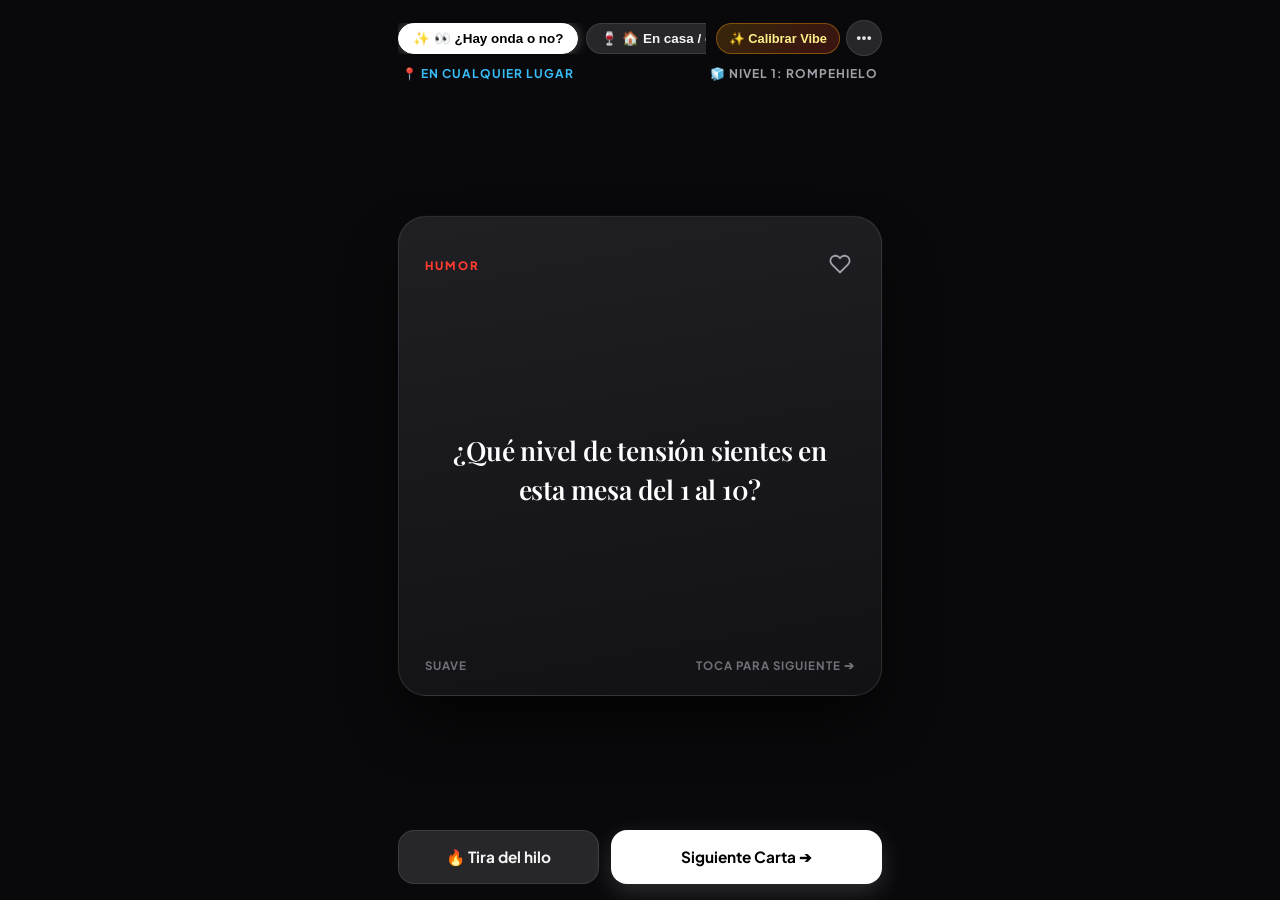
==== commit 043d94e8: "feat: replace rigid selector with AI vibe calibrator, contextual places (home, park, quiet bar) and " ====
--- a/index.html
+++ b/index.html
@@ -3,155 +3,211 @@
 <head>
   <meta charset="UTF-8">
   <meta name="viewport" content="width=device-width, initial-scale=1.0, maximum-scale=1.0, user-scalable=no, viewport-fit=cover">
-  <title>ROMPEHIELO</title>
-  <meta name="description" content="El juego de cartas de conversación para cuando no sabes de qué hablar.">
-  <meta name="theme-color" content="#18181b">
+  <title>ROMPEHIELO · El Juego</title>
+  <meta name="description" content="El oráculo lúdico para romper el hielo y saber qué onda está pasando.">
+  <meta name="theme-color" content="#09090b">
   <link rel="manifest" href="manifest.json">
   <link rel="icon" href="icons/icon.svg" type="image/svg+xml">
   <link rel="preconnect" href="https://fonts.googleapis.com">
   <link rel="preconnect" href="https://fonts.gstatic.com" crossorigin>
-  <link href="https://fonts.googleapis.com/css2?family=Plus+Jakarta+Sans:wght@400;500;600;700;800&family=Playfair+Display:ital,wght@0,600;0,700;1,400&display=swap" rel="stylesheet">
+  <link href="https://fonts.googleapis.com/css2?family=Plus+Jakarta+Sans:wght@400;500;600;700;800&family=Playfair+Display:ital,wght@0,600;0,700;1,400;1,600&display=swap" rel="stylesheet">
   <link rel="stylesheet" href="styles.css">
 </head>
 <body>
 
-  <!-- PANTALLA 1: JUEGO DIRECTO (CARDS GAMEPLAY FIRST) -->
-  <main class="game-container" id="gameScreen">
-    
-    <!-- Barra superior limpia -->
-    <header class="game-header">
-      <button class="icon-btn" id="btnOpenSelector" title="Cambiar grupo o situación">
-        <span class="active-badge" id="headerContextBadge">🔥 Cita Tinder</span>
-        <svg width="16" height="16" viewBox="0 0 24 24" fill="none" stroke="currentColor" stroke-width="2.5"><polyline points="6 9 12 15 18 9"></polyline></svg>
-      </button>
-
-      <div class="header-right">
-        <button class="icon-btn" id="btnFavToggle" title="Guardar carta">
-          <svg id="favHeartIcon" width="20" height="20" viewBox="0 0 24 24" fill="none" stroke="currentColor" stroke-width="2"><path d="M20.84 4.61a5.5 5.5 0 0 0-7.78 0L12 5.67l-1.06-1.06a5.5 5.5 0 0 0-7.78 7.78l1.06 1.06L12 21.23l7.78-7.78 1.06-1.06a5.5 5.5 0 0 0 0-7.78z"></path></svg>
-        </button>
-        <button class="icon-btn" id="btnMenuToggle" title="Menú">
-          <svg width="20" height="20" viewBox="0 0 24 24" fill="none" stroke="currentColor" stroke-width="2"><circle cx="12" cy="12" r="1"></circle><circle cx="19" cy="12" r="1"></circle><circle cx="5" cy="12" r="1"></circle></svg>
+  <!-- PANTALLA PRINCIPAL DE JUEGO (GAMEPLAY DIRECTO) -->
+  <main class="app-layout">
+
+    <!-- BARRA SUPERIOR: RADAR VIBE CHIPS -->
+    <header class="vibe-header">
+      <div class="vibe-scroll" id="vibeChipsContainer">
+        <!-- Generado dinámicamente: chips de vibra directa e interactiva -->
+      </div>
+      <div class="header-actions">
+        <button class="pill-btn magic-spark-btn" id="btnCustomSituation" title="Calibrar situación / Modo IA">
+          <span>✨ Calibrar Vibe</span>
+        </button>
+        <button class="circle-btn" id="btnMenu" title="Menú">
+          <svg width="18" height="18" viewBox="0 0 24 24" fill="none" stroke="currentColor" stroke-width="2"><circle cx="12" cy="12" r="1.5"></circle><circle cx="19" cy="12" r="1.5"></circle><circle cx="5" cy="12" r="1.5"></circle></svg>
         </button>
       </div>
     </header>
 
-    <!-- Barra de Nivel sutil -->
-    <div class="level-indicator">
-      <div class="level-dots">
-        <span class="dot active" id="dot1"></span>
-        <span class="dot" id="dot2"></span>
-        <span class="dot" id="dot3"></span>
-      </div>
-      <span class="level-text" id="levelLabel">Nivel 1: Rompehielo</span>
-    </div>
-
-    <!-- LA CARTA CENTRAL (FLIP TÁCTIL) -->
-    <div class="card-wrapper" id="cardWrapper">
-      <div class="card" id="cardElement">
-        <!-- Reversos / Frente en CSS Flip -->
-        <div class="card-face card-front">
-          <div class="card-category-label" id="cardCategory">ROMPEHIELO</div>
-          <p class="card-question-text" id="cardQuestion">Toca la carta para empezar</p>
-          <div class="card-tap-hint">Toca para voltear / siguiente</div>
-        </div>
-      </div>
-    </div>
-
-    <!-- Hilo de seguimiento ("Tira del hilo") -->
-    <div class="thread-drawer" id="threadDrawer" style="display:none;">
-      <div class="thread-content">
-        <span class="thread-label">👀 TIRA DEL HILO:</span>
-        <p class="thread-text" id="threadText">¿Y qué pasó después de eso?</p>
-      </div>
-    </div>
-
-    <!-- Botones de Acción directos -->
-    <footer class="game-footer">
-      <button class="action-btn secondary" id="btnThreadAction">
+    <!-- ESTADO SUTIL: NIVEL + LUGAR ACTUAL -->
+    <div class="status-bar">
+      <div class="status-location" id="statusLocationBadge">
+        📍 En cualquier lugar
+      </div>
+      <div class="status-depth" id="statusDepthBadge">
+        🧊 Nivel 1: Rompehielo
+      </div>
+    </div>
+
+    <!-- ÁREA DE LA CARTA CENTRAL (FLIP 3D / TÁCTIL) -->
+    <section class="card-scene" id="cardScene">
+      <div class="playing-card" id="playingCard">
+        <div class="card-glow"></div>
+        <div class="card-top-row">
+          <span class="card-badge" id="cardBadge">QUÍMICA & ONDA</span>
+          <button class="heart-fav-btn" id="btnFav" aria-label="Guardar carta">
+            <svg id="favSvg" width="22" height="22" viewBox="0 0 24 24" fill="none" stroke="currentColor" stroke-width="2"><path d="M20.84 4.61a5.5 5.5 0 0 0-7.78 0L12 5.67l-1.06-1.06a5.5 5.5 0 0 0-7.78 7.78l1.06 1.06L12 21.23l7.78-7.78 1.06-1.06a5.5 5.5 0 0 0 0-7.78z"></path></svg>
+          </button>
+        </div>
+
+        <div class="card-body">
+          <p class="question-text" id="questionText">Cargando oráculo...</p>
+        </div>
+
+        <div class="card-bottom-row">
+          <span class="card-micro-tag" id="cardTag">HUMOR</span>
+          <span class="card-tip-action">Toca para siguiente ➔</span>
+        </div>
+      </div>
+    </section>
+
+    <!-- HILO DE CONVERSACIÓN / REPREGUNTA CONTEXTUAL -->
+    <div class="thread-box" id="threadBox" style="display:none;">
+      <div class="thread-pill">↳ TIRA DEL HILO (REPUNTA)</div>
+      <p class="thread-question" id="threadQuestionText">¿Qué fue lo que pasó después?</p>
+    </div>
+
+    <!-- BOTONERA INFERIOR PRINCIPAL -->
+    <footer class="game-controls">
+      <button class="control-btn secondary-btn" id="btnThread">
         🔥 Tira del hilo
       </button>
-      <button class="action-btn primary" id="btnNextAction">
-        Siguiente Carta →
+      <button class="control-btn primary-btn" id="btnNext">
+        Siguiente Carta ➔
       </button>
     </footer>
 
   </main>
 
-  <!-- MODAL / DRAWER: SELECCIONAR CONTEXTO -->
-  <div class="modal-overlay" id="modalContext" style="display:none;">
-    <div class="drawer-sheet">
-      <div class="drawer-header">
-        <h3>¿Con quién estás?</h3>
-        <button class="close-btn" id="btnCloseContext">✕</button>
-      </div>
-      <div class="context-grid" id="contextGridContainer">
-        <!-- Generado dinámicamente con las 14 opciones limpias -->
-      </div>
-    </div>
-  </div>
-
-  <!-- MODAL / DRAWER: MENÚ (FAVORITAS, IMPRIMIR Y COMPRA) -->
-  <div class="modal-overlay" id="modalMenu" style="display:none;">
-    <div class="drawer-sheet">
-      <div class="drawer-header">
+  <!-- MODAL 1: CALIBRADOR RÁPIDO DE VIBE Y SITUACIÓN REAL (LÚDICO) -->
+  <div class="sheet-modal" id="modalVibePicker" style="display:none;">
+    <div class="sheet-backdrop" id="backdropVibe"></div>
+    <div class="sheet-panel">
+      <div class="sheet-drag-handle"></div>
+      
+      <div class="sheet-head">
+        <div>
+          <h3>¿Qué onda hay en el ambiente?</h3>
+          <p class="sheet-sub">Dile a la app dónde estás o qué quieres provocar con un solo tap.</p>
+        </div>
+        <button class="close-sheet-btn" id="btnCloseVibe">✕</button>
+      </div>
+
+      <!-- INPUT LIBRE CON MOTOR IA -->
+      <div class="ai-oracle-box">
+        <label>✨ <b>Escribe tu situación exacta (o usa el oráculo):</b></label>
+        <div class="ai-input-group">
+          <input type="text" id="inputCustomSituation" placeholder="Ej: En su depto tomando vino, sin saber si le gusto..." />
+          <button id="btnTriggerAI" class="btn-ai-generate">⚡ Adaptar</button>
+        </div>
+        <div class="quick-pills">
+          <button class="quick-pill" data-vibe="En su casa con cervezas">🏠 En su casa / sillón</button>
+          <button class="quick-pill" data-vibe="Caminando o en un parque">🌳 En un parque / caminando</button>
+          <button class="quick-pill" data-vibe="En un bar ruidoso">🍻 En un bar / carrete</button>
+          <button class="quick-pill" data-vibe="En un café tranqui">☕ En un café</button>
+          <button class="quick-pill" data-vibe="Silencio incómodo">😶 Silencio incómodo</button>
+          <button class="quick-pill" data-vibe="Tensión sexual sutil">🌶️ Tensión sexual</button>
+        </div>
+      </div>
+
+      <!-- MATRIZ DE COMPAÑÍA LÚDICA -->
+      <div class="vibe-options-list">
+        <label class="group-label">¿Con quién estás sentado/a?</label>
+        <div class="vibe-cards-grid" id="vibeGrid">
+          <!-- Inyectado dinámicamente con las situaciones humanas -->
+        </div>
+      </div>
+
+    </div>
+  </div>
+
+  <!-- MODAL 2: MENÚ (FAVORITAS, IMPRIMIR Y MAZO FÍSICO) -->
+  <div class="sheet-modal" id="modalMenu" style="display:none;">
+    <div class="sheet-backdrop" id="backdropMenu"></div>
+    <div class="sheet-panel">
+      <div class="sheet-drag-handle"></div>
+
+      <div class="sheet-head">
         <h3>Rompehielo</h3>
-        <button class="close-btn" id="btnCloseMenu">✕</button>
-      </div>
-      <div class="menu-list">
-        <button class="menu-item" id="btnOpenFavorites">
-          <span>❤️ Cartas Favoritas</span>
-          <span class="badge" id="menuFavCount">0</span>
-        </button>
-        <button class="menu-item" id="btnOpenPrint">
-          <span>🖨️ Imprimir Cartas Físicas (PDF)</span>
-          <span class="arrow">→</span>
-        </button>
-        
-        <!-- Módulo de Monetización Físico -->
-        <div class="physical-deck-box">
-          <div class="deck-tag">EDICIÓN FÍSICA DE NAIPES</div>
-          <h4>Mazo Rompehielo para tu velador o mesa</h4>
-          <p>150 cartas de alta calidad (350g mate sedoso) con códigos QR a la app para jugar sin pantallas.</p>
-          <div class="deck-price">$19.990 CLP</div>
-          <button class="btn-buy" id="btnReservePhysical">Reservar Mazo Físico</button>
-        </div>
-
-        <button class="menu-item text-danger" id="btnResetCards" style="margin-top:12px;">
-          <span>Reiniciar cartas vistas</span>
-        </button>
-      </div>
-    </div>
-  </div>
-
-  <!-- MODAL: CARTAS FAVORITAS -->
-  <div class="modal-overlay" id="modalFavs" style="display:none;">
-    <div class="drawer-sheet">
-      <div class="drawer-header">
-        <h3>Mis Cartas Favoritas</h3>
-        <button class="close-btn" id="btnCloseFavs">✕</button>
-      </div>
-      <div class="favs-list-container" id="favsListContainer">
-        <p class="empty-text">No has guardado cartas todavía. Toca el corazón en cualquier carta mientras juegas.</p>
-      </div>
-    </div>
-  </div>
-
-  <!-- MODAL: IMPRIMIR CARTAS (PRINT & PLAY) -->
-  <div class="modal-overlay" id="modalPrint" style="display:none;">
-    <div class="drawer-sheet print-sheet-modal">
-      <div class="drawer-header">
-        <h3>Imprimir Cartas (Print & Play)</h3>
-        <button class="close-btn" id="btnClosePrint">✕</button>
-      </div>
-      <div class="print-tools">
-        <label>Mazo a imprimir:</label>
-        <select id="printSelectMazo" class="select-field"></select>
-        <div class="print-btn-row">
-          <button class="action-btn primary" id="btnDoPrint">🖨️ Imprimir / Guardar en PDF</button>
-        </div>
-      </div>
-      <div class="print-cards-grid" id="printCardsGrid">
-        <!-- Tarjetas en formato de impresión A4/Carta -->
+        <button class="close-sheet-btn" id="btnCloseMenu">✕</button>
+      </div>
+
+      <div class="menu-content">
+        <button class="menu-row-btn" id="btnShowFavs">
+          <span class="row-icon">❤️</span>
+          <div class="row-text">
+            <b>Cartas Favoritas</b>
+            <span class="row-sub">Las preguntas que guardaste</span>
+          </div>
+          <span class="count-badge" id="favsBadgeCount">0</span>
+        </button>
+
+        <button class="menu-row-btn" id="btnShowPrint">
+          <span class="row-icon">🖨️</span>
+          <div class="row-text">
+            <b>Imprimir Cartas Físicas (PDF)</b>
+            <span class="row-sub">Planchas listas para recortar y jugar offline</span>
+          </div>
+          <span class="row-arrow">➔</span>
+        </button>
+
+        <!-- MONETIZACIÓN REAL: MAZO DE CARTAS IMPRESO -->
+        <div class="physical-deck-card">
+          <span class="gold-badge">EDICIÓN COLECCIONISTA</span>
+          <h4>¿Quieres el mazo físico en tu casa?</h4>
+          <p>150 cartas de naipe premium (350g, plastificado mate sedoso) con códigos QR hacia el oráculo para jugar sin teléfonos en veladores, asados o viajes.</p>
+          <div class="deck-price-row">
+            <span class="price-clp">$19.990 CLP</span>
+            <span class="price-discount">$24.990</span>
+          </div>
+          <button class="btn-gold-action" id="btnReserveDeck">Reservar Mazo Físico</button>
+        </div>
+
+        <button class="menu-row-btn btn-reset-row" id="btnResetSeen">
+          <span class="row-icon">🔄</span>
+          <div class="row-text">
+            <b>Reiniciar preguntas vistas</b>
+          </div>
+        </button>
+      </div>
+
+    </div>
+  </div>
+
+  <!-- MODAL 3: FAVORITAS -->
+  <div class="sheet-modal" id="modalFavs" style="display:none;">
+    <div class="sheet-backdrop" id="backdropFavs"></div>
+    <div class="sheet-panel">
+      <div class="sheet-drag-handle"></div>
+      <div class="sheet-head">
+        <h3>Tus Cartas Favoritas</h3>
+        <button class="close-sheet-btn" id="btnCloseFavs">✕</button>
+      </div>
+      <div class="favs-scroll-area" id="favsScrollArea">
+        <p class="empty-msg">No has guardado cartas todavía. Toca el corazón de cualquier carta para guardarla aquí.</p>
+      </div>
+    </div>
+  </div>
+
+  <!-- MODAL 4: IMPRIMIR (PRINT & PLAY) -->
+  <div class="sheet-modal" id="modalPrint" style="display:none;">
+    <div class="sheet-backdrop" id="backdropPrint"></div>
+    <div class="sheet-panel print-panel-full">
+      <div class="sheet-drag-handle"></div>
+      <div class="sheet-head">
+        <h3>Tarjetas Imprimibles (Print & Play)</h3>
+        <button class="close-sheet-btn" id="btnClosePrint">✕</button>
+      </div>
+      <div class="print-bar">
+        <select id="selectPrintMazo" class="styled-dropdown"></select>
+        <button class="control-btn primary-btn" id="btnExecPrint" style="padding:10px 18px;">🖨️ Imprimir / Guardar PDF</button>
+      </div>
+      <div class="print-render-grid" id="printRenderGrid">
+        <!-- Renderizado de cartas en formato A4 con guías de corte -->
       </div>
     </div>
   </div>
--- a/styles.css
+++ b/styles.css
@@ -1,18 +1,24 @@
 /* ==========================================================================
-   ROMPEHIELO - GAME CARD UX (Inspirado en WNRS, The AND y CoupleCards)
+   ROMPEHIELO - THE REAL CONVERSATION GAME DESIGN SYSTEM
+   Ultra limpio, táctil, tipografía de lujo, cero sensación de encuesta
    ========================================================================== */
 
 :root {
-  --bg: #09090b;
-  --card-bg: #18181b;
-  --card-border: #27272a;
-  --text: #fafafa;
+  --bg-app: #09090b;
+  --surface-card: #18181b;
+  --surface-card-border: rgba(255, 255, 255, 0.1);
+  --surface-drawer: #121214;
+  --surface-btn: #27272a;
+  --text-main: #f4f4f5;
   --text-muted: #a1a1aa;
-  --accent: #ff4757;
-  --accent-soft: rgba(255, 71, 87, 0.12);
+  --accent-hot: #ff3b30;
+  --accent-gold: #f59e0b;
+  --accent-cyan: #38bdf8;
+  --accent-soft-hot: rgba(255, 59, 48, 0.12);
   --font-sans: 'Plus Jakarta Sans', -apple-system, sans-serif;
   --font-serif: 'Playfair Display', Georgia, serif;
   --radius-card: 28px;
+  --shadow-luxe: 0 30px 60px -15px rgba(0, 0, 0, 0.8), 0 0 1px rgba(255, 255, 255, 0.2);
 }
 
 * {
@@ -23,8 +29,8 @@
 }
 
 body {
-  background-color: var(--bg);
-  color: var(--text);
+  background-color: var(--bg-app);
+  color: var(--text-main);
   font-family: var(--font-sans);
   height: 100vh;
   width: 100vw;
@@ -34,8 +40,8 @@
   user-select: none;
 }
 
-/* CONTENEDOR PRINCIPAL */
-.game-container {
+/* APP MAIN LAYOUT */
+.app-layout {
   flex: 1;
   max-width: 520px;
   width: 100%;
@@ -43,195 +49,242 @@
   display: flex;
   flex-direction: column;
   justify-content: space-between;
-  padding: 16px 20px calc(16px + env(safe-area-inset-bottom));
+  padding: 14px 18px calc(16px + env(safe-area-inset-bottom));
   height: 100%;
 }
 
-/* HEADER LIMPIO */
-.game-header {
+/* BARRA SUPERIOR CON CHIPS DE VIBE */
+.vibe-header {
+  display: flex;
+  align-items: center;
+  gap: 10px;
+  height: 48px;
+}
+
+.vibe-scroll {
+  display: flex;
+  align-items: center;
+  gap: 8px;
+  overflow-x: auto;
+  scrollbar-width: none;
+  flex: 1;
+}
+
+.vibe-scroll::-webkit-scrollbar {
+  display: none;
+}
+
+.vibe-chip {
+  background: var(--surface-btn);
+  border: 1px solid var(--surface-card-border);
+  color: var(--text-main);
+  padding: 7px 14px;
+  border-radius: 999px;
+  font-size: 0.84rem;
+  font-weight: 600;
+  white-space: nowrap;
+  cursor: pointer;
+  transition: all 0.2s ease;
+}
+
+.vibe-chip.active {
+  background: #ffffff;
+  color: #000000;
+  border-color: #ffffff;
+  box-shadow: 0 0 12px rgba(255, 255, 255, 0.3);
+}
+
+.header-actions {
+  display: flex;
+  align-items: center;
+  gap: 6px;
+}
+
+.pill-btn {
+  background: var(--surface-btn);
+  border: 1px solid var(--surface-card-border);
+  color: var(--text-main);
+  border-radius: 999px;
+  padding: 7px 12px;
+  font-size: 0.8rem;
+  font-weight: 700;
+  cursor: pointer;
+  display: flex;
+  align-items: center;
+  gap: 6px;
+  transition: all 0.2s ease;
+}
+
+.magic-spark-btn {
+  background: linear-gradient(135deg, rgba(245, 158, 11, 0.2), rgba(255, 59, 48, 0.2));
+  border-color: rgba(245, 158, 11, 0.4);
+  color: #fef08a;
+}
+
+.circle-btn {
+  width: 36px;
+  height: 36px;
+  border-radius: 50%;
+  background: var(--surface-btn);
+  border: 1px solid var(--surface-card-border);
+  color: var(--text-main);
+  display: flex;
+  align-items: center;
+  justify-content: center;
+  cursor: pointer;
+}
+
+/* STATUS BAR DISCRETO */
+.status-bar {
   display: flex;
   justify-content: space-between;
   align-items: center;
-  height: 52px;
-}
-
-.header-right {
-  display: flex;
-  align-items: center;
-  gap: 8px;
-}
-
-.icon-btn {
-  background: transparent;
-  border: 1px solid var(--card-border);
-  color: var(--text);
-  border-radius: 999px;
-  padding: 8px 14px;
-  display: flex;
-  align-items: center;
-  gap: 8px;
-  cursor: pointer;
-  transition: all 0.2s ease;
-  font-family: var(--font-sans);
-}
-
-.icon-btn:active {
-  background: #27272a;
-  transform: scale(0.96);
-}
-
-.active-badge {
-  font-size: 0.88rem;
-  font-weight: 700;
-  letter-spacing: -0.2px;
-}
-
-/* NIVEL INDICADOR */
-.level-indicator {
-  display: flex;
-  align-items: center;
-  justify-content: space-between;
-  padding: 0 4px;
-  margin-bottom: 8px;
-}
-
-.level-dots {
-  display: flex;
-  gap: 6px;
-}
-
-.dot {
-  width: 8px;
-  height: 8px;
-  border-radius: 50%;
-  background: #27272a;
-  transition: all 0.3s ease;
-}
-
-.dot.active {
-  background: var(--accent);
-  box-shadow: 0 0 10px rgba(255, 71, 87, 0.5);
-  transform: scale(1.2);
-}
-
-.level-text {
-  font-size: 0.78rem;
+  padding: 4px 4px 0;
+  font-size: 0.75rem;
   font-weight: 700;
   text-transform: uppercase;
-  letter-spacing: 1.5px;
+  letter-spacing: 1px;
+}
+
+.status-location {
+  color: var(--accent-cyan);
+}
+
+.status-depth {
   color: var(--text-muted);
 }
 
-/* LA CARTA (CARD GAME CORE) */
-.card-wrapper {
+/* ÁREA DE LA CARTA (CARD GAME EXPERIENCE) */
+.card-scene {
   flex: 1;
   display: flex;
   align-items: center;
   justify-content: center;
-  margin: 12px 0;
+  margin: 10px 0;
   perspective: 1000px;
 }
 
-.card {
+.playing-card {
   width: 100%;
   height: 100%;
   max-height: 480px;
   min-height: 340px;
-  background: linear-gradient(165deg, #202024 0%, #141417 100%);
-  border: 1px solid rgba(255, 255, 255, 0.1);
+  background: linear-gradient(170deg, #1f1f24 0%, #121215 100%);
+  border: 1px solid var(--surface-card-border);
   border-radius: var(--radius-card);
-  padding: 36px 28px 24px;
-  box-shadow: 0 25px 50px -12px rgba(0, 0, 0, 0.75), 0 0 1px rgba(255, 255, 255, 0.2);
+  padding: 32px 26px 22px;
   display: flex;
   flex-direction: column;
   justify-content: space-between;
-  cursor: pointer;
-  transition: transform 0.25s cubic-bezier(0.175, 0.885, 0.32, 1.275), opacity 0.2s ease;
-}
-
-.card:active {
+  position: relative;
+  box-shadow: var(--shadow-luxe);
+  cursor: pointer;
+  transition: transform 0.22s cubic-bezier(0.16, 1, 0.3, 1), opacity 0.18s ease;
+}
+
+.playing-card:active {
   transform: scale(0.98);
 }
 
-.card.swiping {
-  transform: translateY(-20px) scale(0.95);
+.playing-card.card-flip-anim {
+  transform: translateY(-16px) scale(0.96);
   opacity: 0.2;
 }
 
-.card-category-label {
-  font-size: 0.75rem;
-  font-weight: 800;
-  letter-spacing: 2.5px;
+.card-top-row {
+  display: flex;
+  justify-content: space-between;
+  align-items: center;
+}
+
+.card-badge {
+  font-size: 0.72rem;
+  font-weight: 800;
+  letter-spacing: 2px;
+  color: var(--accent-hot);
   text-transform: uppercase;
-  color: var(--accent);
-  text-align: center;
-}
-
-.card-question-text {
+}
+
+.heart-fav-btn {
+  background: transparent;
+  border: none;
+  color: var(--text-muted);
+  cursor: pointer;
+  padding: 4px;
+  transition: all 0.2s ease;
+}
+
+.card-body {
+  flex: 1;
+  display: flex;
+  align-items: center;
+  justify-content: center;
+  padding: 12px 4px;
+}
+
+.question-text {
   font-family: var(--font-serif);
   font-size: 1.65rem;
   line-height: 1.45;
   font-weight: 600;
+  color: #ffffff;
   text-align: center;
-  color: #ffffff;
-  padding: 0 6px;
-}
-
-.card-tap-hint {
+  letter-spacing: -0.2px;
+}
+
+.card-bottom-row {
+  display: flex;
+  justify-content: space-between;
+  align-items: center;
   font-size: 0.72rem;
-  font-weight: 600;
+  font-weight: 700;
   letter-spacing: 1px;
+  color: #71717a;
   text-transform: uppercase;
-  color: #71717a;
+}
+
+/* TIRA DEL HILO (REPUNTA) */
+.thread-box {
+  background: var(--accent-soft-hot);
+  border: 1px solid rgba(255, 59, 48, 0.35);
+  border-radius: 18px;
+  padding: 14px 18px;
+  margin-bottom: 12px;
   text-align: center;
-}
-
-/* HILO DE SEGUIMIENTO */
-.thread-drawer {
-  margin-bottom: 14px;
-  animation: slideInUp 0.3s ease;
-}
-
-.thread-content {
-  background: var(--accent-soft);
-  border: 1px solid rgba(255, 71, 87, 0.3);
-  border-radius: 16px;
-  padding: 14px 18px;
-  text-align: center;
-}
-
-.thread-label {
+  animation: popIn 0.25s ease;
+}
+
+.thread-pill {
   font-size: 0.72rem;
   font-weight: 800;
   letter-spacing: 1.5px;
-  color: var(--accent);
+  color: var(--accent-hot);
   text-transform: uppercase;
-  display: block;
   margin-bottom: 4px;
 }
 
-.thread-text {
+.thread-question {
   font-size: 1.05rem;
   font-weight: 600;
   color: #fff;
-  line-height: 1.4;
-}
-
-/* FOOTER ACTIONS */
-.game-footer {
+  line-height: 1.35;
+}
+
+/* BOTONERA PRINCIPAL */
+.game-controls {
   display: grid;
-  grid-template-columns: 1fr 1.3fr;
+  grid-template-columns: 1fr 1.35fr;
   gap: 12px;
 }
 
-.action-btn {
+.control-btn {
   padding: 16px 20px;
   border-radius: 16px;
-  font-size: 0.95rem;
+  font-size: 0.96rem;
   font-weight: 700;
+  font-family: var(--font-sans);
   cursor: pointer;
   border: none;
-  font-family: var(--font-sans);
   display: flex;
   align-items: center;
   justify-content: center;
@@ -239,154 +292,276 @@
   transition: all 0.2s ease;
 }
 
-.action-btn:active {
+.control-btn:active {
   transform: scale(0.97);
 }
 
-.action-btn.primary {
+.primary-btn {
   background: #ffffff;
   color: #000000;
-}
-
-.action-btn.secondary {
-  background: #27272a;
-  color: #ffffff;
-}
-
-/* MODALES Y DRAWERS */
-.modal-overlay {
+  box-shadow: 0 8px 24px rgba(255, 255, 255, 0.15);
+}
+
+.secondary-btn {
+  background: var(--surface-btn);
+  color: var(--text-main);
+  border: 1px solid var(--surface-card-border);
+}
+
+/* MODALES BOTTOM-SHEET LÚDICOS */
+.sheet-modal {
   position: fixed;
   inset: 0;
-  background: rgba(0, 0, 0, 0.8);
-  backdrop-filter: blur(12px);
   z-index: 100;
   display: flex;
   align-items: flex-end;
   justify-content: center;
 }
 
-.drawer-sheet {
-  background: #18181b;
-  border: 1px solid #27272a;
+.sheet-backdrop {
+  position: absolute;
+  inset: 0;
+  background: rgba(0, 0, 0, 0.75);
+  backdrop-filter: blur(12px);
+}
+
+.sheet-panel {
+  position: relative;
+  background: var(--surface-drawer);
+  border: 1px solid var(--surface-card-border);
   border-radius: 28px 28px 0 0;
   width: 100%;
-  max-width: 540px;
-  max-height: 85vh;
+  max-width: 520px;
+  max-height: 88vh;
   display: flex;
   flex-direction: column;
   overflow: hidden;
-  animation: slideUpDrawer 0.3s cubic-bezier(0.16, 1, 0.3, 1);
+  animation: slideUp 0.3s cubic-bezier(0.16, 1, 0.3, 1);
   padding-bottom: calc(20px + env(safe-area-inset-bottom));
 }
 
-.drawer-header {
-  padding: 20px 24px 16px;
+.sheet-drag-handle {
+  width: 36px;
+  height: 4px;
+  background: #3f3f46;
+  border-radius: 999px;
+  margin: 10px auto 4px;
+}
+
+.sheet-head {
+  padding: 14px 22px 14px;
   display: flex;
   justify-content: space-between;
-  align-items: center;
-  border-bottom: 1px solid #27272a;
-}
-
-.drawer-header h3 {
+  align-items: flex-start;
+  border-bottom: 1px solid var(--surface-card-border);
+}
+
+.sheet-head h3 {
   font-size: 1.25rem;
   font-weight: 800;
 }
 
-.close-btn {
-  background: #27272a;
-  border: none;
-  color: var(--text);
-  width: 32px;
-  height: 32px;
-  border-radius: 50%;
-  font-size: 1rem;
-  cursor: pointer;
-}
-
-/* GRID DE CONTEXTOS */
-.context-grid {
-  padding: 16px 20px;
-  overflow-y: auto;
-  display: flex;
-  flex-direction: column;
-  gap: 8px;
-}
-
-.context-row-btn {
-  background: #202024;
-  border: 1px solid #27272a;
-  border-radius: 16px;
-  padding: 14px 18px;
-  display: flex;
-  align-items: center;
-  gap: 14px;
-  color: var(--text);
-  cursor: pointer;
-  text-align: left;
-  transition: all 0.2s ease;
-  font-family: var(--font-sans);
-}
-
-.context-row-btn:active, .context-row-btn.selected {
-  background: #2e2e36;
-  border-color: var(--accent);
-}
-
-.context-row-icon {
-  font-size: 1.6rem;
-}
-
-.context-row-title {
-  font-weight: 700;
-  font-size: 0.98rem;
-}
-
-.context-row-desc {
+.sheet-sub {
   font-size: 0.8rem;
   color: var(--text-muted);
   margin-top: 2px;
 }
 
-/* MENÚ LIST */
-.menu-list {
-  padding: 20px 24px;
+.close-sheet-btn {
+  background: var(--surface-btn);
+  border: none;
+  color: var(--text-main);
+  width: 30px;
+  height: 30px;
+  border-radius: 50%;
+  cursor: pointer;
+}
+
+/* ORÁCULO INTELIGENTE / INPUT LIBRE */
+.ai-oracle-box {
+  padding: 16px 20px;
+  background: rgba(245, 158, 11, 0.05);
+  border-bottom: 1px solid var(--surface-card-border);
+}
+
+.ai-oracle-box label {
+  font-size: 0.82rem;
+  color: #fef08a;
+  display: block;
+  margin-bottom: 8px;
+}
+
+.ai-input-group {
+  display: flex;
+  gap: 8px;
+}
+
+.ai-input-group input {
+  flex: 1;
+  background: var(--surface-btn);
+  border: 1px solid var(--surface-card-border);
+  color: #fff;
+  padding: 12px 16px;
+  border-radius: 12px;
+  font-size: 0.9rem;
+  outline: none;
+  font-family: var(--font-sans);
+}
+
+.ai-input-group input:focus {
+  border-color: var(--accent-gold);
+}
+
+.btn-ai-generate {
+  background: linear-gradient(135deg, var(--accent-gold), var(--accent-hot));
+  color: #000;
+  font-weight: 800;
+  font-size: 0.85rem;
+  border: none;
+  border-radius: 12px;
+  padding: 0 16px;
+  cursor: pointer;
+}
+
+.quick-pills {
+  display: flex;
+  gap: 6px;
+  flex-wrap: wrap;
+  margin-top: 10px;
+}
+
+.quick-pill {
+  background: rgba(255, 255, 255, 0.06);
+  border: 1px solid rgba(255, 255, 255, 0.1);
+  color: var(--text-muted);
+  font-size: 0.75rem;
+  font-weight: 600;
+  padding: 5px 10px;
+  border-radius: 999px;
+  cursor: pointer;
+}
+
+.quick-pill:hover, .quick-pill:active {
+  background: rgba(255, 255, 255, 0.15);
+  color: #fff;
+}
+
+/* MATRIZ DE COMPAÑÍA LÚDICA */
+.vibe-options-list {
+  padding: 16px 20px;
   overflow-y: auto;
+}
+
+.group-label {
+  font-size: 0.75rem;
+  font-weight: 800;
+  text-transform: uppercase;
+  letter-spacing: 1.5px;
+  color: var(--text-muted);
+  display: block;
+  margin-bottom: 12px;
+}
+
+.vibe-cards-grid {
   display: flex;
   flex-direction: column;
+  gap: 8px;
+}
+
+.vibe-row-card {
+  background: var(--surface-card);
+  border: 1px solid var(--surface-card-border);
+  border-radius: 16px;
+  padding: 14px 16px;
+  display: flex;
+  align-items: center;
+  gap: 14px;
+  cursor: pointer;
+  transition: all 0.2s ease;
+  text-align: left;
+  color: #fff;
+}
+
+.vibe-row-card:active, .vibe-row-card.selected {
+  background: #27272a;
+  border-color: var(--accent-hot);
+}
+
+.vibe-icon {
+  font-size: 1.6rem;
+}
+
+.vibe-title {
+  font-weight: 700;
+  font-size: 0.95rem;
+}
+
+.vibe-desc {
+  font-size: 0.8rem;
+  color: var(--text-muted);
+  margin-top: 2px;
+}
+
+/* MENÚ Y MONETIZACIÓN */
+.menu-content {
+  padding: 18px 20px;
+  display: flex;
+  flex-direction: column;
+  gap: 10px;
+}
+
+.menu-row-btn {
+  background: var(--surface-card);
+  border: 1px solid var(--surface-card-border);
+  border-radius: 16px;
+  padding: 14px 16px;
+  display: flex;
+  align-items: center;
   gap: 12px;
-}
-
-.menu-item {
-  background: #202024;
-  border: 1px solid #27272a;
-  border-radius: 16px;
-  padding: 16px 18px;
-  display: flex;
-  justify-content: space-between;
-  align-items: center;
-  color: var(--text);
-  cursor: pointer;
-  font-size: 1rem;
-  font-weight: 600;
+  color: #fff;
+  cursor: pointer;
+  text-align: left;
   font-family: var(--font-sans);
 }
 
-.menu-item.text-danger {
-  color: #ef4444;
-  background: transparent;
-  border-color: rgba(239, 68, 68, 0.2);
-}
-
-/* MONETIZACIÓN MAZO FÍSICO */
-.physical-deck-box {
-  background: linear-gradient(145deg, #271f16 0%, #171510 100%);
+.row-icon {
+  font-size: 1.4rem;
+}
+
+.row-text b {
+  font-size: 0.95rem;
+  display: block;
+}
+
+.row-sub {
+  font-size: 0.75rem;
+  color: var(--text-muted);
+}
+
+.count-badge {
+  background: var(--accent-hot);
+  color: #fff;
+  font-size: 0.7rem;
+  font-weight: 800;
+  padding: 2px 8px;
+  border-radius: 999px;
+  margin-left: auto;
+}
+
+.row-arrow {
+  margin-left: auto;
+  color: var(--text-muted);
+}
+
+.physical-deck-card {
+  background: linear-gradient(145deg, #271f16 0%, #15130f 100%);
   border: 1px solid #d97706;
   border-radius: 20px;
-  padding: 20px;
+  padding: 18px;
   margin-top: 6px;
 }
 
-.deck-tag {
+.gold-badge {
   background: #d97706;
   color: #000;
   font-size: 0.65rem;
@@ -397,130 +572,135 @@
   margin-bottom: 8px;
 }
 
-.physical-deck-box h4 {
-  font-size: 1.1rem;
+.physical-deck-card h4 {
+  font-size: 1.05rem;
   margin-bottom: 4px;
 }
 
-.physical-deck-box p {
-  font-size: 0.82rem;
+.physical-deck-card p {
+  font-size: 0.8rem;
   color: #d4d4d8;
-  line-height: 1.4;
-}
-
-.deck-price {
-  font-size: 1.4rem;
+  line-height: 1.35;
+}
+
+.deck-price-row {
+  display: flex;
+  align-items: baseline;
+  gap: 8px;
+  margin: 10px 0 12px;
+}
+
+.price-clp {
+  font-size: 1.35rem;
   font-weight: 800;
   color: #f59e0b;
-  margin: 10px 0 12px;
-}
-
-.btn-buy {
+}
+
+.price-discount {
+  font-size: 0.85rem;
+  color: #71717a;
+  text-decoration: line-through;
+}
+
+.btn-gold-action {
   width: 100%;
-  padding: 13px;
+  padding: 12px;
   background: #f59e0b;
   color: #000;
+  font-weight: 800;
+  font-size: 0.92rem;
   border: none;
   border-radius: 12px;
-  font-weight: 800;
-  font-size: 0.95rem;
-  cursor: pointer;
-}
-
-/* PRINT MODAL */
-.print-sheet-modal {
+  cursor: pointer;
+}
+
+.btn-reset-row {
+  border-color: rgba(239, 68, 68, 0.2);
+  color: #ef4444;
+}
+
+/* PRINT MODAL FULL */
+.print-panel-full {
   max-width: 800px;
-  max-height: 92vh;
-}
-
-.print-tools {
-  padding: 16px 24px;
-  display: flex;
-  flex-direction: column;
+  max-height: 94vh;
+}
+
+.print-bar {
+  padding: 14px 20px;
+  display: flex;
   gap: 10px;
-  border-bottom: 1px solid #27272a;
-}
-
-.select-field {
-  background: #202024;
-  border: 1px solid #27272a;
+  border-bottom: 1px solid var(--surface-card-border);
+}
+
+.styled-dropdown {
+  flex: 1;
+  background: var(--surface-btn);
+  border: 1px solid var(--surface-card-border);
   color: #fff;
-  padding: 12px;
+  padding: 10px 14px;
   border-radius: 12px;
-  font-size: 0.95rem;
-}
-
-.print-cards-grid {
-  padding: 20px 24px;
+  font-size: 0.9rem;
+}
+
+.print-render-grid {
+  padding: 18px 20px;
   overflow-y: auto;
   display: grid;
   grid-template-columns: repeat(3, 1fr);
-  gap: 12px;
+  gap: 10px;
   background: #f4f4f5;
-  color: #18181b;
-}
-
-.printable-card-item {
+  color: #000;
+}
+
+.print-card-box {
+  background: #fff;
   border: 1px dashed #71717a;
-  background: #fff;
-  padding: 16px 12px;
-  border-radius: 10px;
-  min-height: 160px;
+  border-radius: 8px;
+  padding: 14px 10px;
+  min-height: 150px;
   display: flex;
   flex-direction: column;
   justify-content: space-between;
   page-break-inside: avoid;
 }
 
-.pcard-tag-print {
+.print-card-header {
   font-size: 0.65rem;
   font-weight: 800;
   color: #e11d48;
 }
 
-.pcard-text-print {
+.print-card-body {
   font-family: var(--font-serif);
-  font-size: 0.92rem;
+  font-size: 0.88rem;
   font-weight: 600;
   text-align: center;
-  margin: 10px 0;
+  margin: 8px 0;
   line-height: 1.35;
 }
 
-.pcard-footer-print {
+.print-card-footer {
+  font-size: 0.6rem;
+  color: #71717a;
   display: flex;
   justify-content: space-between;
-  font-size: 0.65rem;
-  color: #71717a;
   border-top: 1px solid #e4e4e7;
   padding-top: 4px;
 }
 
 /* PRINT CSS */
 @media print {
-  body {
-    background: #fff !important;
-  }
-  .game-container, .modal-overlay:not(#modalPrint), .drawer-header, .print-tools {
-    display: none !important;
-  }
-  .modal-overlay {
-    position: static !important;
-    background: none !important;
-  }
-  .drawer-sheet {
-    border: none !important;
-    max-width: 100% !important;
-    max-height: none !important;
-    padding: 0 !important;
-  }
-  .print-cards-grid {
+  body { background: #fff !important; }
+  .app-layout, .sheet-modal:not(#modalPrint), .sheet-head, .print-bar { display: none !important; }
+  .sheet-modal { position: static !important; }
+  .sheet-panel { border: none !important; max-width: 100% !important; max-height: none !important; padding: 0 !important; }
+  .print-render-grid {
     grid-template-columns: repeat(3, 1fr) !important;
     gap: 8mm !important;
     padding: 0 !important;
     background: #fff !important;
   }
-  .printable-card-item {
+  .print-card-box {
     border: 1px solid #888 !important;
     height: 55mm !important;
     box-sizing: border-box !important;
@@ -528,12 +708,12 @@
 }
 
 /* ANIMACIONES */
-@keyframes slideInUp {
-  from { opacity: 0; transform: translateY(10px); }
-  to { opacity: 1; transform: translateY(0); }
-}
-
-@keyframes slideUpDrawer {
+@keyframes slideUp {
   from { transform: translateY(100%); }
   to { transform: translateY(0); }
 }
+
+@keyframes popIn {
+  from { opacity: 0; transform: translateY(8px); }
+  to { opacity: 1; transform: translateY(0); }
+}
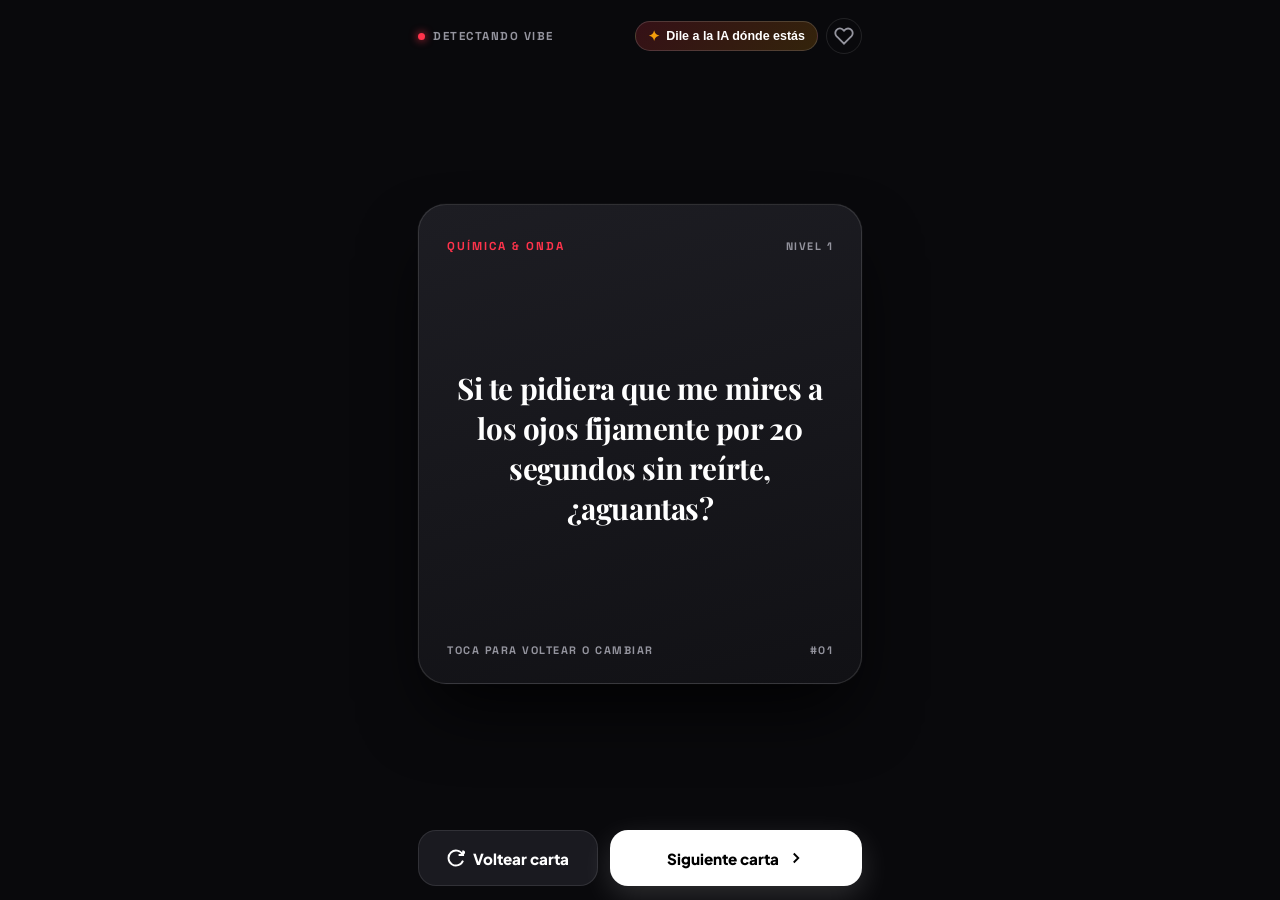
==== commit 4cc378a5: "feat: true 3D tactile flipcards with bold editorial typography and contextual AI oracle" ====
--- a/index.html
+++ b/index.html
@@ -3,215 +3,114 @@
 <head>
   <meta charset="UTF-8">
   <meta name="viewport" content="width=device-width, initial-scale=1.0, maximum-scale=1.0, user-scalable=no, viewport-fit=cover">
-  <title>ROMPEHIELO · El Juego</title>
-  <meta name="description" content="El oráculo lúdico para romper el hielo y saber qué onda está pasando.">
-  <meta name="theme-color" content="#09090b">
+  <title>ROMPEHIELO</title>
+  <meta name="theme-color" content="#0a0a0c">
   <link rel="manifest" href="manifest.json">
   <link rel="icon" href="icons/icon.svg" type="image/svg+xml">
   <link rel="preconnect" href="https://fonts.googleapis.com">
   <link rel="preconnect" href="https://fonts.gstatic.com" crossorigin>
-  <link href="https://fonts.googleapis.com/css2?family=Plus+Jakarta+Sans:wght@400;500;600;700;800&family=Playfair+Display:ital,wght@0,600;0,700;1,400;1,600&display=swap" rel="stylesheet">
+  <link href="https://fonts.googleapis.com/css2?family=Plus+Jakarta+Sans:wght@500;700;800;900&family=Playfair+Display:ital,wght@0,700;0,900;1,700&family=Space+Grotesk:wght@600;700&display=swap" rel="stylesheet">
   <link rel="stylesheet" href="styles.css">
 </head>
 <body>
 
-  <!-- PANTALLA PRINCIPAL DE JUEGO (GAMEPLAY DIRECTO) -->
-  <main class="app-layout">
+  <!-- JUEGO 100% PURO: LA CARTA Y LA INTELIGENCIA -->
+  <main class="table-stage">
+    
+    <!-- TOP BAR: DISCRETA Y MINIMALISTA -->
+    <header class="table-bar">
+      <div class="deck-indicator" id="deckStatus">
+        <span class="pulse-dot"></span>
+        <span class="vibe-name" id="vibeName">DETECTANDO VIBE</span>
+      </div>
 
-    <!-- BARRA SUPERIOR: RADAR VIBE CHIPS -->
-    <header class="vibe-header">
-      <div class="vibe-scroll" id="vibeChipsContainer">
-        <!-- Generado dinámicamente: chips de vibra directa e interactiva -->
-      </div>
-      <div class="header-actions">
-        <button class="pill-btn magic-spark-btn" id="btnCustomSituation" title="Calibrar situación / Modo IA">
-          <span>✨ Calibrar Vibe</span>
+      <div class="bar-right">
+        <!-- BOTÓN INTELIGENTE: EN VEZ DE SELECTOR, UN CHATBOT / ORÁCULO DE 1 LÍNEA -->
+        <button class="oracle-pill-btn" id="btnOpenAI" title="Dile a la IA qué está pasando">
+          <span class="sparkle">✦</span>
+          <span id="oracleBtnText">Dile a la IA dónde estás</span>
         </button>
-        <button class="circle-btn" id="btnMenu" title="Menú">
-          <svg width="18" height="18" viewBox="0 0 24 24" fill="none" stroke="currentColor" stroke-width="2"><circle cx="12" cy="12" r="1.5"></circle><circle cx="19" cy="12" r="1.5"></circle><circle cx="5" cy="12" r="1.5"></circle></svg>
+        <button class="icon-action-btn" id="btnFav" aria-label="Favorita">
+          <svg id="favSvg" width="20" height="20" viewBox="0 0 24 24" fill="none" stroke="currentColor" stroke-width="2.2"><path d="M20.84 4.61a5.5 5.5 0 0 0-7.78 0L12 5.67l-1.06-1.06a5.5 5.5 0 0 0-7.78 7.78l1.06 1.06L12 21.23l7.78-7.78 1.06-1.06a5.5 5.5 0 0 0 0-7.78z"></path></svg>
         </button>
       </div>
     </header>
 
-    <!-- ESTADO SUTIL: NIVEL + LUGAR ACTUAL -->
-    <div class="status-bar">
-      <div class="status-location" id="statusLocationBadge">
-        📍 En cualquier lugar
+    <!-- PROMPT INTERACTIVO DE IA INLINE (RÁPIDO, SIN FORMULARIOS) -->
+    <div class="ai-inline-box" id="aiInlineBox" style="display:none;">
+      <div class="ai-input-wrap">
+        <span class="ai-symbol">✦</span>
+        <input type="text" id="aiInput" placeholder="Ej: En su cama escuchando vinilos con tensión..." autocomplete="off" />
+        <button id="aiSubmitBtn" class="ai-send-btn">Lanzar</button>
       </div>
-      <div class="status-depth" id="statusDepthBadge">
-        🧊 Nivel 1: Rompehielo
+      <div class="ai-chips">
+        <button class="a-chip" data-txt="En el sillón de su depto con vino y tensión">🍷 En su sillón con vino</button>
+        <button class="a-chip" data-txt="Caminando de noche en un parque sin saber si darle un beso">🌙 Caminando de noche</button>
+        <button class="a-chip" data-txt="En un café y la conversación se murió por completo">☕ Se murió la conversación</button>
+        <button class="a-chip" data-txt="Hay mucha tensión sexual pero nadie se atreve">🌶️ Tensión sexual sin filtro</button>
+        <button class="a-chip" data-txt="Con amigos de años tomando cerveza recordando el pasado">🍻 Amigos de toda la vida</button>
       </div>
     </div>
 
-    <!-- ÁREA DE LA CARTA CENTRAL (FLIP 3D / TÁCTIL) -->
-    <section class="card-scene" id="cardScene">
-      <div class="playing-card" id="playingCard">
-        <div class="card-glow"></div>
-        <div class="card-top-row">
-          <span class="card-badge" id="cardBadge">QUÍMICA & ONDA</span>
-          <button class="heart-fav-btn" id="btnFav" aria-label="Guardar carta">
-            <svg id="favSvg" width="22" height="22" viewBox="0 0 24 24" fill="none" stroke="currentColor" stroke-width="2"><path d="M20.84 4.61a5.5 5.5 0 0 0-7.78 0L12 5.67l-1.06-1.06a5.5 5.5 0 0 0-7.78 7.78l1.06 1.06L12 21.23l7.78-7.78 1.06-1.06a5.5 5.5 0 0 0 0-7.78z"></path></svg>
-          </button>
-        </div>
+    <!-- EL CARD CONTAINER CON VERDADERO FLIP 3D TÁCTIL -->
+    <div class="card-arena">
+      <div class="card-3d-wrapper" id="card3D">
+        
+        <!-- CARA 1: FRENTE DE LA CARTA (DISEÑO EDITORIAL PRO) -->
+        <article class="card-face card-front">
+          <div class="card-corner-tag">
+            <span class="tag-accent" id="cardMood">QUÍMICA</span>
+            <span class="tag-level" id="cardLevel">NIVEL 1</span>
+          </div>
 
-        <div class="card-body">
-          <p class="question-text" id="questionText">Cargando oráculo...</p>
-        </div>
+          <div class="card-question-box">
+            <h1 class="card-quote" id="cardQuestion">
+              Toca la carta para tirar la primera
+            </h1>
+          </div>
 
-        <div class="card-bottom-row">
-          <span class="card-micro-tag" id="cardTag">HUMOR</span>
-          <span class="card-tip-action">Toca para siguiente ➔</span>
-        </div>
+          <div class="card-footer-info">
+            <span class="hint-action">TOCA PARA VOLTEAR O CAMBIAR</span>
+            <span class="card-index" id="cardIndex">01 / 1000+</span>
+          </div>
+        </article>
+
+        <!-- CARA 2: REVERSO DE LA CARTA (TIRA DEL HILO / DESAFÍO SECUNDARIO) -->
+        <article class="card-face card-back">
+          <div class="card-corner-tag">
+            <span class="tag-accent text-gold">✦ TIRA DEL HILO</span>
+            <span class="tag-level">REPREGUNTA</span>
+          </div>
+
+          <div class="card-question-box">
+            <h2 class="card-quote quote-follow" id="cardFollowUp">
+              ¿Por qué crees que pensaste eso en ese momento?
+            </h2>
+          </div>
+
+          <div class="card-footer-info">
+            <span class="hint-action">TOCA PARA VOLVER AL FRENTE</span>
+            <span class="card-index">REPUNTA</span>
+          </div>
+        </article>
+
       </div>
-    </section>
-
-    <!-- HILO DE CONVERSACIÓN / REPREGUNTA CONTEXTUAL -->
-    <div class="thread-box" id="threadBox" style="display:none;">
-      <div class="thread-pill">↳ TIRA DEL HILO (REPUNTA)</div>
-      <p class="thread-question" id="threadQuestionText">¿Qué fue lo que pasó después?</p>
     </div>
 
-    <!-- BOTONERA INFERIOR PRINCIPAL -->
-    <footer class="game-controls">
-      <button class="control-btn secondary-btn" id="btnThread">
-        🔥 Tira del hilo
+    <!-- BARRA DE ACCIÓN INFERIOR -->
+    <footer class="table-actions">
+      <button class="action-card-btn flip-btn" id="btnFlipCard">
+        <svg width="18" height="18" viewBox="0 0 24 24" fill="none" stroke="currentColor" stroke-width="2.5"><path d="M21.5 2v6h-6M21.34 15.57a10 10 0 1 1-.57-8.38l5.67-5.67"/></svg>
+        <span>Voltear carta</span>
       </button>
-      <button class="control-btn primary-btn" id="btnNext">
-        Siguiente Carta ➔
+      <button class="action-card-btn next-btn" id="btnNextCard">
+        <span>Siguiente carta</span>
+        <svg width="18" height="18" viewBox="0 0 24 24" fill="none" stroke="currentColor" stroke-width="2.5"><polyline points="9 18 15 12 9 6"></polyline></svg>
       </button>
     </footer>
 
   </main>
 
-  <!-- MODAL 1: CALIBRADOR RÁPIDO DE VIBE Y SITUACIÓN REAL (LÚDICO) -->
-  <div class="sheet-modal" id="modalVibePicker" style="display:none;">
-    <div class="sheet-backdrop" id="backdropVibe"></div>
-    <div class="sheet-panel">
-      <div class="sheet-drag-handle"></div>
-      
-      <div class="sheet-head">
-        <div>
-          <h3>¿Qué onda hay en el ambiente?</h3>
-          <p class="sheet-sub">Dile a la app dónde estás o qué quieres provocar con un solo tap.</p>
-        </div>
-        <button class="close-sheet-btn" id="btnCloseVibe">✕</button>
-      </div>
-
-      <!-- INPUT LIBRE CON MOTOR IA -->
-      <div class="ai-oracle-box">
-        <label>✨ <b>Escribe tu situación exacta (o usa el oráculo):</b></label>
-        <div class="ai-input-group">
-          <input type="text" id="inputCustomSituation" placeholder="Ej: En su depto tomando vino, sin saber si le gusto..." />
-          <button id="btnTriggerAI" class="btn-ai-generate">⚡ Adaptar</button>
-        </div>
-        <div class="quick-pills">
-          <button class="quick-pill" data-vibe="En su casa con cervezas">🏠 En su casa / sillón</button>
-          <button class="quick-pill" data-vibe="Caminando o en un parque">🌳 En un parque / caminando</button>
-          <button class="quick-pill" data-vibe="En un bar ruidoso">🍻 En un bar / carrete</button>
-          <button class="quick-pill" data-vibe="En un café tranqui">☕ En un café</button>
-          <button class="quick-pill" data-vibe="Silencio incómodo">😶 Silencio incómodo</button>
-          <button class="quick-pill" data-vibe="Tensión sexual sutil">🌶️ Tensión sexual</button>
-        </div>
-      </div>
-
-      <!-- MATRIZ DE COMPAÑÍA LÚDICA -->
-      <div class="vibe-options-list">
-        <label class="group-label">¿Con quién estás sentado/a?</label>
-        <div class="vibe-cards-grid" id="vibeGrid">
-          <!-- Inyectado dinámicamente con las situaciones humanas -->
-        </div>
-      </div>
-
-    </div>
-  </div>
-
-  <!-- MODAL 2: MENÚ (FAVORITAS, IMPRIMIR Y MAZO FÍSICO) -->
-  <div class="sheet-modal" id="modalMenu" style="display:none;">
-    <div class="sheet-backdrop" id="backdropMenu"></div>
-    <div class="sheet-panel">
-      <div class="sheet-drag-handle"></div>
-
-      <div class="sheet-head">
-        <h3>Rompehielo</h3>
-        <button class="close-sheet-btn" id="btnCloseMenu">✕</button>
-      </div>
-
-      <div class="menu-content">
-        <button class="menu-row-btn" id="btnShowFavs">
-          <span class="row-icon">❤️</span>
-          <div class="row-text">
-            <b>Cartas Favoritas</b>
-            <span class="row-sub">Las preguntas que guardaste</span>
-          </div>
-          <span class="count-badge" id="favsBadgeCount">0</span>
-        </button>
-
-        <button class="menu-row-btn" id="btnShowPrint">
-          <span class="row-icon">🖨️</span>
-          <div class="row-text">
-            <b>Imprimir Cartas Físicas (PDF)</b>
-            <span class="row-sub">Planchas listas para recortar y jugar offline</span>
-          </div>
-          <span class="row-arrow">➔</span>
-        </button>
-
-        <!-- MONETIZACIÓN REAL: MAZO DE CARTAS IMPRESO -->
-        <div class="physical-deck-card">
-          <span class="gold-badge">EDICIÓN COLECCIONISTA</span>
-          <h4>¿Quieres el mazo físico en tu casa?</h4>
-          <p>150 cartas de naipe premium (350g, plastificado mate sedoso) con códigos QR hacia el oráculo para jugar sin teléfonos en veladores, asados o viajes.</p>
-          <div class="deck-price-row">
-            <span class="price-clp">$19.990 CLP</span>
-            <span class="price-discount">$24.990</span>
-          </div>
-          <button class="btn-gold-action" id="btnReserveDeck">Reservar Mazo Físico</button>
-        </div>
-
-        <button class="menu-row-btn btn-reset-row" id="btnResetSeen">
-          <span class="row-icon">🔄</span>
-          <div class="row-text">
-            <b>Reiniciar preguntas vistas</b>
-          </div>
-        </button>
-      </div>
-
-    </div>
-  </div>
-
-  <!-- MODAL 3: FAVORITAS -->
-  <div class="sheet-modal" id="modalFavs" style="display:none;">
-    <div class="sheet-backdrop" id="backdropFavs"></div>
-    <div class="sheet-panel">
-      <div class="sheet-drag-handle"></div>
-      <div class="sheet-head">
-        <h3>Tus Cartas Favoritas</h3>
-        <button class="close-sheet-btn" id="btnCloseFavs">✕</button>
-      </div>
-      <div class="favs-scroll-area" id="favsScrollArea">
-        <p class="empty-msg">No has guardado cartas todavía. Toca el corazón de cualquier carta para guardarla aquí.</p>
-      </div>
-    </div>
-  </div>
-
-  <!-- MODAL 4: IMPRIMIR (PRINT & PLAY) -->
-  <div class="sheet-modal" id="modalPrint" style="display:none;">
-    <div class="sheet-backdrop" id="backdropPrint"></div>
-    <div class="sheet-panel print-panel-full">
-      <div class="sheet-drag-handle"></div>
-      <div class="sheet-head">
-        <h3>Tarjetas Imprimibles (Print & Play)</h3>
-        <button class="close-sheet-btn" id="btnClosePrint">✕</button>
-      </div>
-      <div class="print-bar">
-        <select id="selectPrintMazo" class="styled-dropdown"></select>
-        <button class="control-btn primary-btn" id="btnExecPrint" style="padding:10px 18px;">🖨️ Imprimir / Guardar PDF</button>
-      </div>
-      <div class="print-render-grid" id="printRenderGrid">
-        <!-- Renderizado de cartas en formato A4 con guías de corte -->
-      </div>
-    </div>
-  </div>
-
   <script src="app.js"></script>
 </body>
 </html>
--- a/styles.css
+++ b/styles.css
@@ -1,24 +1,25 @@
 /* ==========================================================================
-   ROMPEHIELO - THE REAL CONVERSATION GAME DESIGN SYSTEM
-   Ultra limpio, táctil, tipografía de lujo, cero sensación de encuesta
+   ROMPEHIELO - ULTRA EDITORIAL LUXE FLIPCARD SYSTEM
+   Estilo The AND / We're Not Really Strangers: Typography Bold, Centrado,
+   Verdadero Flip 3D táctil, iluminación difusa de naipes de colección.
    ========================================================================== */
 
 :root {
-  --bg-app: #09090b;
-  --surface-card: #18181b;
-  --surface-card-border: rgba(255, 255, 255, 0.1);
-  --surface-drawer: #121214;
-  --surface-btn: #27272a;
-  --text-main: #f4f4f5;
-  --text-muted: #a1a1aa;
-  --accent-hot: #ff3b30;
+  --bg: #09090c;
+  --card-dark: #121216;
+  --card-gradient: linear-gradient(165deg, #1d1d23 0%, #111115 100%);
+  --card-back-gradient: linear-gradient(165deg, #241d14 0%, #12110e 100%);
+  --border-card: rgba(255, 255, 255, 0.12);
+  --border-card-back: rgba(245, 158, 11, 0.25);
+  --text-white: #ffffff;
+  --text-dim: #94949e;
+  --accent-red: #ff334b;
   --accent-gold: #f59e0b;
   --accent-cyan: #38bdf8;
-  --accent-soft-hot: rgba(255, 59, 48, 0.12);
   --font-sans: 'Plus Jakarta Sans', -apple-system, sans-serif;
   --font-serif: 'Playfair Display', Georgia, serif;
-  --radius-card: 28px;
-  --shadow-luxe: 0 30px 60px -15px rgba(0, 0, 0, 0.8), 0 0 1px rgba(255, 255, 255, 0.2);
+  --font-mono: 'Space Grotesk', monospace;
+  --shadow-card: 0 35px 70px -15px rgba(0, 0, 0, 0.85), 0 0 1px rgba(255, 255, 255, 0.25);
 }
 
 * {
@@ -29,8 +30,8 @@
 }
 
 body {
-  background-color: var(--bg-app);
-  color: var(--text-main);
+  background-color: var(--bg);
+  color: var(--text-white);
   font-family: var(--font-sans);
   height: 100vh;
   width: 100vw;
@@ -40,73 +41,64 @@
   user-select: none;
 }
 
-/* APP MAIN LAYOUT */
-.app-layout {
+/* STAGE PRINCIPAL */
+.table-stage {
   flex: 1;
-  max-width: 520px;
+  max-width: 480px;
   width: 100%;
   margin: 0 auto;
   display: flex;
   flex-direction: column;
   justify-content: space-between;
-  padding: 14px 18px calc(16px + env(safe-area-inset-bottom));
+  padding: 14px 18px calc(14px + env(safe-area-inset-bottom));
   height: 100%;
 }
 
-/* BARRA SUPERIOR CON CHIPS DE VIBE */
-.vibe-header {
-  display: flex;
-  align-items: center;
-  gap: 10px;
-  height: 48px;
-}
-
-.vibe-scroll {
+/* TOP BAR MINIMALISTA */
+.table-bar {
+  display: flex;
+  justify-content: space-between;
+  align-items: center;
+  height: 44px;
+}
+
+.deck-indicator {
   display: flex;
   align-items: center;
   gap: 8px;
-  overflow-x: auto;
-  scrollbar-width: none;
-  flex: 1;
-}
-
-.vibe-scroll::-webkit-scrollbar {
-  display: none;
-}
-
-.vibe-chip {
-  background: var(--surface-btn);
-  border: 1px solid var(--surface-card-border);
-  color: var(--text-main);
-  padding: 7px 14px;
+}
+
+.pulse-dot {
+  width: 7px;
+  height: 7px;
+  background: var(--accent-red);
+  border-radius: 50%;
+  box-shadow: 0 0 8px var(--accent-red);
+  animation: pulseLight 1.8s infinite ease-in-out;
+}
+
+.vibe-name {
+  font-size: 0.72rem;
+  font-family: var(--font-mono);
+  font-weight: 700;
+  letter-spacing: 1.5px;
+  color: var(--text-dim);
+  text-transform: uppercase;
+}
+
+.bar-right {
+  display: flex;
+  align-items: center;
+  gap: 8px;
+}
+
+.oracle-pill-btn {
+  background: linear-gradient(135deg, rgba(255, 51, 75, 0.18), rgba(245, 158, 11, 0.18));
+  border: 1px solid rgba(255, 255, 255, 0.15);
+  color: #fff;
   border-radius: 999px;
-  font-size: 0.84rem;
-  font-weight: 600;
-  white-space: nowrap;
-  cursor: pointer;
-  transition: all 0.2s ease;
-}
-
-.vibe-chip.active {
-  background: #ffffff;
-  color: #000000;
-  border-color: #ffffff;
-  box-shadow: 0 0 12px rgba(255, 255, 255, 0.3);
-}
-
-.header-actions {
-  display: flex;
-  align-items: center;
-  gap: 6px;
-}
-
-.pill-btn {
-  background: var(--surface-btn);
-  border: 1px solid var(--surface-card-border);
-  color: var(--text-main);
-  border-radius: 999px;
-  padding: 7px 12px;
-  font-size: 0.8rem;
+  padding: 6px 12px;
+  font-size: 0.78rem;
   font-weight: 700;
   cursor: pointer;
   display: flex;
@@ -115,176 +107,251 @@
   transition: all 0.2s ease;
 }
 
-.magic-spark-btn {
-  background: linear-gradient(135deg, rgba(245, 158, 11, 0.2), rgba(255, 59, 48, 0.2));
-  border-color: rgba(245, 158, 11, 0.4);
-  color: #fef08a;
-}
-
-.circle-btn {
+.oracle-pill-btn:active {
+  transform: scale(0.96);
+  border-color: #fff;
+}
+
+.sparkle {
+  color: var(--accent-gold);
+  font-size: 0.85rem;
+}
+
+.icon-action-btn {
+  background: transparent;
+  border: 1px solid rgba(255, 255, 255, 0.1);
+  color: var(--text-dim);
   width: 36px;
   height: 36px;
   border-radius: 50%;
-  background: var(--surface-btn);
-  border: 1px solid var(--surface-card-border);
-  color: var(--text-main);
   display: flex;
   align-items: center;
   justify-content: center;
   cursor: pointer;
-}
-
-/* STATUS BAR DISCRETO */
-.status-bar {
-  display: flex;
-  justify-content: space-between;
-  align-items: center;
-  padding: 4px 4px 0;
+  transition: all 0.2s ease;
+}
+
+.icon-action-btn:active {
+  transform: scale(0.92);
+}
+
+/* AI INLINE BOX (ORÁCULO INTELIGENTE) */
+.ai-inline-box {
+  background: #15151b;
+  border: 1px solid rgba(245, 158, 11, 0.3);
+  border-radius: 20px;
+  padding: 14px;
+  margin-bottom: 10px;
+  animation: dropDown 0.25s cubic-bezier(0.16, 1, 0.3, 1);
+}
+
+.ai-input-wrap {
+  display: flex;
+  align-items: center;
+  gap: 10px;
+  background: #09090c;
+  border: 1px solid rgba(255, 255, 255, 0.1);
+  border-radius: 14px;
+  padding: 4px 6px 4px 12px;
+}
+
+.ai-symbol {
+  color: var(--accent-gold);
+  font-size: 1rem;
+}
+
+.ai-input-wrap input {
+  flex: 1;
+  background: transparent;
+  border: none;
+  color: #fff;
+  font-size: 0.9rem;
+  font-family: var(--font-sans);
+  outline: none;
+}
+
+.ai-send-btn {
+  background: #fff;
+  color: #000;
+  border: none;
+  font-weight: 800;
+  font-size: 0.8rem;
+  padding: 8px 14px;
+  border-radius: 10px;
+  cursor: pointer;
+}
+
+.ai-chips {
+  display: flex;
+  gap: 6px;
+  overflow-x: auto;
+  scrollbar-width: none;
+  margin-top: 10px;
+}
+
+.ai-chips::-webkit-scrollbar { display: none; }
+
+.a-chip {
+  background: rgba(255, 255, 255, 0.05);
+  border: 1px solid rgba(255, 255, 255, 0.08);
+  color: var(--text-dim);
   font-size: 0.75rem;
-  font-weight: 700;
-  text-transform: uppercase;
-  letter-spacing: 1px;
-}
-
-.status-location {
-  color: var(--accent-cyan);
-}
-
-.status-depth {
-  color: var(--text-muted);
-}
-
-/* ÁREA DE LA CARTA (CARD GAME EXPERIENCE) */
-.card-scene {
+  font-weight: 600;
+  padding: 6px 12px;
+  border-radius: 999px;
+  white-space: nowrap;
+  cursor: pointer;
+}
+
+.a-chip:active {
+  background: rgba(255, 255, 255, 0.2);
+  color: #fff;
+}
+
+/* ARENA DE LA CARTA (3D PERSPECTIVE) */
+.card-arena {
   flex: 1;
   display: flex;
   align-items: center;
   justify-content: center;
+  perspective: 1400px;
   margin: 10px 0;
-  perspective: 1000px;
-}
-
-.playing-card {
+  min-height: 380px;
+}
+
+/* 3D CARD WRAPPER */
+.card-3d-wrapper {
   width: 100%;
   height: 100%;
   max-height: 480px;
-  min-height: 340px;
-  background: linear-gradient(170deg, #1f1f24 0%, #121215 100%);
-  border: 1px solid var(--surface-card-border);
-  border-radius: var(--radius-card);
-  padding: 32px 26px 22px;
+  min-height: 360px;
+  position: relative;
+  transform-style: preserve-3d;
+  transition: transform 0.6s cubic-bezier(0.2, 0.8, 0.2, 1);
+  cursor: pointer;
+}
+
+.card-3d-wrapper.is-flipped {
+  transform: rotateY(180deg);
+}
+
+.card-3d-wrapper.is-swiping {
+  transform: translateY(-24px) scale(0.96);
+  opacity: 0.2;
+}
+
+/* CARAS DE LA CARTA (FRONT & BACK) */
+.card-face {
+  position: absolute;
+  inset: 0;
+  width: 100%;
+  height: 100%;
+  border-radius: 28px;
+  padding: 34px 28px 26px;
   display: flex;
   flex-direction: column;
   justify-content: space-between;
-  position: relative;
-  box-shadow: var(--shadow-luxe);
-  cursor: pointer;
-  transition: transform 0.22s cubic-bezier(0.16, 1, 0.3, 1), opacity 0.18s ease;
-}
-
-.playing-card:active {
-  transform: scale(0.98);
-}
-
-.playing-card.card-flip-anim {
-  transform: translateY(-16px) scale(0.96);
-  opacity: 0.2;
-}
-
-.card-top-row {
-  display: flex;
-  justify-content: space-between;
-  align-items: center;
-}
-
-.card-badge {
+  backface-visibility: hidden;
+  box-shadow: var(--shadow-card);
+}
+
+.card-front {
+  background: var(--card-gradient);
+  border: 1px solid var(--border-card);
+}
+
+.card-back {
+  background: var(--card-back-gradient);
+  border: 1px solid var(--border-card-back);
+  transform: rotateY(180deg);
+}
+
+/* ELEMENTOS DE LA CARTA */
+.card-corner-tag {
+  display: flex;
+  justify-content: space-between;
+  align-items: center;
+}
+
+.tag-accent {
+  font-family: var(--font-mono);
   font-size: 0.72rem;
+  font-weight: 700;
+  letter-spacing: 2px;
+  text-transform: uppercase;
+  color: var(--accent-red);
+}
+
+.tag-accent.text-gold {
+  color: var(--accent-gold);
+}
+
+.tag-level {
+  font-family: var(--font-mono);
+  font-size: 0.68rem;
+  font-weight: 700;
+  letter-spacing: 1.5px;
+  color: var(--text-dim);
+  text-transform: uppercase;
+}
+
+.card-question-box {
+  flex: 1;
+  display: flex;
+  align-items: center;
+  justify-content: center;
+  padding: 16px 0;
+}
+
+.card-quote {
+  font-family: var(--font-serif);
+  font-size: 1.85rem;
+  line-height: 1.35;
+  font-weight: 700;
+  text-align: center;
+  color: var(--text-white);
+  letter-spacing: -0.4px;
+}
+
+@media (max-width: 380px) {
+  .card-quote {
+    font-size: 1.55rem;
+  }
+}
+
+.quote-follow {
+  font-size: 1.65rem;
+  color: #fef08a;
+  font-style: italic;
+}
+
+.card-footer-info {
+  display: flex;
+  justify-content: space-between;
+  align-items: center;
+  font-family: var(--font-mono);
+  font-size: 0.68rem;
+  font-weight: 700;
+  letter-spacing: 1.5px;
+  color: var(--text-dim);
+  text-transform: uppercase;
+}
+
+/* BOTONERA ACCIÓN INFERIOR */
+.table-actions {
+  display: grid;
+  grid-template-columns: 1fr 1.4fr;
+  gap: 12px;
+  height: 56px;
+}
+
+.action-card-btn {
+  border-radius: 18px;
+  border: none;
+  font-family: var(--font-sans);
   font-weight: 800;
-  letter-spacing: 2px;
-  color: var(--accent-hot);
-  text-transform: uppercase;
-}
-
-.heart-fav-btn {
-  background: transparent;
-  border: none;
-  color: var(--text-muted);
-  cursor: pointer;
-  padding: 4px;
-  transition: all 0.2s ease;
-}
-
-.card-body {
-  flex: 1;
-  display: flex;
-  align-items: center;
-  justify-content: center;
-  padding: 12px 4px;
-}
-
-.question-text {
-  font-family: var(--font-serif);
-  font-size: 1.65rem;
-  line-height: 1.45;
-  font-weight: 600;
-  color: #ffffff;
-  text-align: center;
-  letter-spacing: -0.2px;
-}
-
-.card-bottom-row {
-  display: flex;
-  justify-content: space-between;
-  align-items: center;
-  font-size: 0.72rem;
-  font-weight: 700;
-  letter-spacing: 1px;
-  color: #71717a;
-  text-transform: uppercase;
-}
-
-/* TIRA DEL HILO (REPUNTA) */
-.thread-box {
-  background: var(--accent-soft-hot);
-  border: 1px solid rgba(255, 59, 48, 0.35);
-  border-radius: 18px;
-  padding: 14px 18px;
-  margin-bottom: 12px;
-  text-align: center;
-  animation: popIn 0.25s ease;
-}
-
-.thread-pill {
-  font-size: 0.72rem;
-  font-weight: 800;
-  letter-spacing: 1.5px;
-  color: var(--accent-hot);
-  text-transform: uppercase;
-  margin-bottom: 4px;
-}
-
-.thread-question {
-  font-size: 1.05rem;
-  font-weight: 600;
-  color: #fff;
-  line-height: 1.35;
-}
-
-/* BOTONERA PRINCIPAL */
-.game-controls {
-  display: grid;
-  grid-template-columns: 1fr 1.35fr;
-  gap: 12px;
-}
-
-.control-btn {
-  padding: 16px 20px;
-  border-radius: 16px;
-  font-size: 0.96rem;
-  font-weight: 700;
-  font-family: var(--font-sans);
-  cursor: pointer;
-  border: none;
+  font-size: 0.95rem;
+  cursor: pointer;
   display: flex;
   align-items: center;
   justify-content: center;
@@ -292,428 +359,30 @@
   transition: all 0.2s ease;
 }
 
-.control-btn:active {
-  transform: scale(0.97);
-}
-
-.primary-btn {
+.action-card-btn:active {
+  transform: scale(0.96);
+}
+
+.flip-btn {
+  background: #1a1a20;
+  color: #ffffff;
+  border: 1px solid rgba(255, 255, 255, 0.1);
+}
+
+.next-btn {
   background: #ffffff;
   color: #000000;
-  box-shadow: 0 8px 24px rgba(255, 255, 255, 0.15);
-}
-
-.secondary-btn {
-  background: var(--surface-btn);
-  color: var(--text-main);
-  border: 1px solid var(--surface-card-border);
-}
-
-/* MODALES BOTTOM-SHEET LÚDICOS */
-.sheet-modal {
-  position: fixed;
-  inset: 0;
-  z-index: 100;
-  display: flex;
-  align-items: flex-end;
-  justify-content: center;
-}
-
-.sheet-backdrop {
-  position: absolute;
-  inset: 0;
-  background: rgba(0, 0, 0, 0.75);
-  backdrop-filter: blur(12px);
-}
-
-.sheet-panel {
-  position: relative;
-  background: var(--surface-drawer);
-  border: 1px solid var(--surface-card-border);
-  border-radius: 28px 28px 0 0;
-  width: 100%;
-  max-width: 520px;
-  max-height: 88vh;
-  display: flex;
-  flex-direction: column;
-  overflow: hidden;
-  animation: slideUp 0.3s cubic-bezier(0.16, 1, 0.3, 1);
-  padding-bottom: calc(20px + env(safe-area-inset-bottom));
-}
-
-.sheet-drag-handle {
-  width: 36px;
-  height: 4px;
-  background: #3f3f46;
-  border-radius: 999px;
-  margin: 10px auto 4px;
-}
-
-.sheet-head {
-  padding: 14px 22px 14px;
-  display: flex;
-  justify-content: space-between;
-  align-items: flex-start;
-  border-bottom: 1px solid var(--surface-card-border);
-}
-
-.sheet-head h3 {
-  font-size: 1.25rem;
-  font-weight: 800;
-}
-
-.sheet-sub {
-  font-size: 0.8rem;
-  color: var(--text-muted);
-  margin-top: 2px;
-}
-
-.close-sheet-btn {
-  background: var(--surface-btn);
-  border: none;
-  color: var(--text-main);
-  width: 30px;
-  height: 30px;
-  border-radius: 50%;
-  cursor: pointer;
-}
-
-/* ORÁCULO INTELIGENTE / INPUT LIBRE */
-.ai-oracle-box {
-  padding: 16px 20px;
-  background: rgba(245, 158, 11, 0.05);
-  border-bottom: 1px solid var(--surface-card-border);
-}
-
-.ai-oracle-box label {
-  font-size: 0.82rem;
-  color: #fef08a;
-  display: block;
-  margin-bottom: 8px;
-}
-
-.ai-input-group {
-  display: flex;
-  gap: 8px;
-}
-
-.ai-input-group input {
-  flex: 1;
-  background: var(--surface-btn);
-  border: 1px solid var(--surface-card-border);
-  color: #fff;
-  padding: 12px 16px;
-  border-radius: 12px;
-  font-size: 0.9rem;
-  outline: none;
-  font-family: var(--font-sans);
-}
-
-.ai-input-group input:focus {
-  border-color: var(--accent-gold);
-}
-
-.btn-ai-generate {
-  background: linear-gradient(135deg, var(--accent-gold), var(--accent-hot));
-  color: #000;
-  font-weight: 800;
-  font-size: 0.85rem;
-  border: none;
-  border-radius: 12px;
-  padding: 0 16px;
-  cursor: pointer;
-}
-
-.quick-pills {
-  display: flex;
-  gap: 6px;
-  flex-wrap: wrap;
-  margin-top: 10px;
-}
-
-.quick-pill {
-  background: rgba(255, 255, 255, 0.06);
-  border: 1px solid rgba(255, 255, 255, 0.1);
-  color: var(--text-muted);
-  font-size: 0.75rem;
-  font-weight: 600;
-  padding: 5px 10px;
-  border-radius: 999px;
-  cursor: pointer;
-}
-
-.quick-pill:hover, .quick-pill:active {
-  background: rgba(255, 255, 255, 0.15);
-  color: #fff;
-}
-
-/* MATRIZ DE COMPAÑÍA LÚDICA */
-.vibe-options-list {
-  padding: 16px 20px;
-  overflow-y: auto;
-}
-
-.group-label {
-  font-size: 0.75rem;
-  font-weight: 800;
-  text-transform: uppercase;
-  letter-spacing: 1.5px;
-  color: var(--text-muted);
-  display: block;
-  margin-bottom: 12px;
-}
-
-.vibe-cards-grid {
-  display: flex;
-  flex-direction: column;
-  gap: 8px;
-}
-
-.vibe-row-card {
-  background: var(--surface-card);
-  border: 1px solid var(--surface-card-border);
-  border-radius: 16px;
-  padding: 14px 16px;
-  display: flex;
-  align-items: center;
-  gap: 14px;
-  cursor: pointer;
-  transition: all 0.2s ease;
-  text-align: left;
-  color: #fff;
-}
-
-.vibe-row-card:active, .vibe-row-card.selected {
-  background: #27272a;
-  border-color: var(--accent-hot);
-}
-
-.vibe-icon {
-  font-size: 1.6rem;
-}
-
-.vibe-title {
-  font-weight: 700;
-  font-size: 0.95rem;
-}
-
-.vibe-desc {
-  font-size: 0.8rem;
-  color: var(--text-muted);
-  margin-top: 2px;
-}
-
-/* MENÚ Y MONETIZACIÓN */
-.menu-content {
-  padding: 18px 20px;
-  display: flex;
-  flex-direction: column;
-  gap: 10px;
-}
-
-.menu-row-btn {
-  background: var(--surface-card);
-  border: 1px solid var(--surface-card-border);
-  border-radius: 16px;
-  padding: 14px 16px;
-  display: flex;
-  align-items: center;
-  gap: 12px;
-  color: #fff;
-  cursor: pointer;
-  text-align: left;
-  font-family: var(--font-sans);
-}
-
-.row-icon {
-  font-size: 1.4rem;
-}
-
-.row-text b {
-  font-size: 0.95rem;
-  display: block;
-}
-
-.row-sub {
-  font-size: 0.75rem;
-  color: var(--text-muted);
-}
-
-.count-badge {
-  background: var(--accent-hot);
-  color: #fff;
-  font-size: 0.7rem;
-  font-weight: 800;
-  padding: 2px 8px;
-  border-radius: 999px;
-  margin-left: auto;
-}
-
-.row-arrow {
-  margin-left: auto;
-  color: var(--text-muted);
-}
-
-.physical-deck-card {
-  background: linear-gradient(145deg, #271f16 0%, #15130f 100%);
-  border: 1px solid #d97706;
-  border-radius: 20px;
-  padding: 18px;
-  margin-top: 6px;
-}
-
-.gold-badge {
-  background: #d97706;
-  color: #000;
-  font-size: 0.65rem;
-  font-weight: 800;
-  padding: 3px 8px;
-  border-radius: 6px;
-  display: inline-block;
-  margin-bottom: 8px;
-}
-
-.physical-deck-card h4 {
-  font-size: 1.05rem;
-  margin-bottom: 4px;
-}
-
-.physical-deck-card p {
-  font-size: 0.8rem;
-  color: #d4d4d8;
-  line-height: 1.35;
-}
-
-.deck-price-row {
-  display: flex;
-  align-items: baseline;
-  gap: 8px;
-  margin: 10px 0 12px;
-}
-
-.price-clp {
-  font-size: 1.35rem;
-  font-weight: 800;
-  color: #f59e0b;
-}
-
-.price-discount {
-  font-size: 0.85rem;
-  color: #71717a;
-  text-decoration: line-through;
-}
-
-.btn-gold-action {
-  width: 100%;
-  padding: 12px;
-  background: #f59e0b;
-  color: #000;
-  font-weight: 800;
-  font-size: 0.92rem;
-  border: none;
-  border-radius: 12px;
-  cursor: pointer;
-}
-
-.btn-reset-row {
-  border-color: rgba(239, 68, 68, 0.2);
-  color: #ef4444;
-}
-
-/* PRINT MODAL FULL */
-.print-panel-full {
-  max-width: 800px;
-  max-height: 94vh;
-}
-
-.print-bar {
-  padding: 14px 20px;
-  display: flex;
-  gap: 10px;
-  border-bottom: 1px solid var(--surface-card-border);
-}
-
-.styled-dropdown {
-  flex: 1;
-  background: var(--surface-btn);
-  border: 1px solid var(--surface-card-border);
-  color: #fff;
-  padding: 10px 14px;
-  border-radius: 12px;
-  font-size: 0.9rem;
-}
-
-.print-render-grid {
-  padding: 18px 20px;
-  overflow-y: auto;
-  display: grid;
-  grid-template-columns: repeat(3, 1fr);
-  gap: 10px;
-  background: #f4f4f5;
-  color: #000;
-}
-
-.print-card-box {
-  background: #fff;
-  border: 1px dashed #71717a;
-  border-radius: 8px;
-  padding: 14px 10px;
-  min-height: 150px;
-  display: flex;
-  flex-direction: column;
-  justify-content: space-between;
-  page-break-inside: avoid;
-}
-
-.print-card-header {
-  font-size: 0.65rem;
-  font-weight: 800;
-  color: #e11d48;
-}
-
-.print-card-body {
-  font-family: var(--font-serif);
-  font-size: 0.88rem;
-  font-weight: 600;
-  text-align: center;
-  margin: 8px 0;
-  line-height: 1.35;
-}
-
-.print-card-footer {
-  font-size: 0.6rem;
-  color: #71717a;
-  display: flex;
-  justify-content: space-between;
-  border-top: 1px solid #e4e4e7;
-  padding-top: 4px;
-}
-
-/* PRINT CSS */
-@media print {
-  body { background: #fff !important; }
-  .app-layout, .sheet-modal:not(#modalPrint), .sheet-head, .print-bar { display: none !important; }
-  .sheet-modal { position: static !important; }
-  .sheet-panel { border: none !important; max-width: 100% !important; max-height: none !important; padding: 0 !important; }
-  .print-render-grid {
-    grid-template-columns: repeat(3, 1fr) !important;
-    gap: 8mm !important;
-    padding: 0 !important;
-    background: #fff !important;
-  }
-  .print-card-box {
-    border: 1px solid #888 !important;
-    height: 55mm !important;
-    box-sizing: border-box !important;
-  }
+  box-shadow: 0 10px 30px rgba(255, 255, 255, 0.15);
 }
 
 /* ANIMACIONES */
-@keyframes slideUp {
-  from { transform: translateY(100%); }
-  to { transform: translateY(0); }
-}
-
-@keyframes popIn {
-  from { opacity: 0; transform: translateY(8px); }
+@keyframes pulseLight {
+  0% { transform: scale(1); opacity: 0.6; }
+  50% { transform: scale(1.4); opacity: 1; }
+  100% { transform: scale(1); opacity: 0.6; }
+}
+
+@keyframes dropDown {
+  from { opacity: 0; transform: translateY(-12px); }
   to { opacity: 1; transform: translateY(0); }
 }
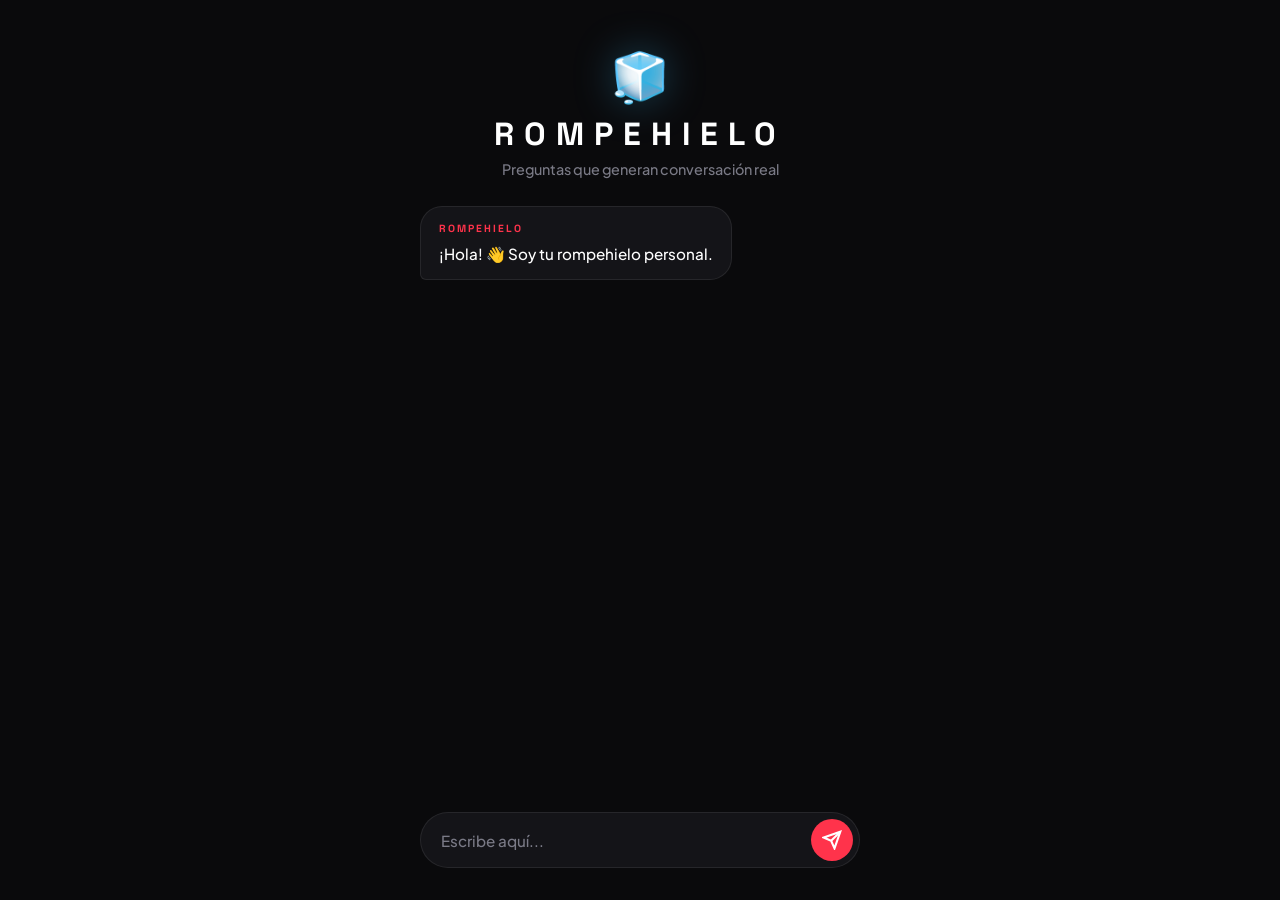
==== commit e59edd2d: "v1 update" ====
--- a/index.html
+++ b/index.html
@@ -4,112 +4,111 @@
   <meta charset="UTF-8">
   <meta name="viewport" content="width=device-width, initial-scale=1.0, maximum-scale=1.0, user-scalable=no, viewport-fit=cover">
   <title>ROMPEHIELO</title>
+  <meta name="description" content="Rompehielo — preguntas que generan conversación real. Sin estrés, sin filtro, con inteligencia.">
   <meta name="theme-color" content="#0a0a0c">
   <link rel="manifest" href="manifest.json">
   <link rel="icon" href="icons/icon.svg" type="image/svg+xml">
   <link rel="preconnect" href="https://fonts.googleapis.com">
   <link rel="preconnect" href="https://fonts.gstatic.com" crossorigin>
-  <link href="https://fonts.googleapis.com/css2?family=Plus+Jakarta+Sans:wght@500;700;800;900&family=Playfair+Display:ital,wght@0,700;0,900;1,700&family=Space+Grotesk:wght@600;700&display=swap" rel="stylesheet">
+  <link href="https://fonts.googleapis.com/css2?family=Plus+Jakarta+Sans:wght@400;500;600;700;800;900&family=Playfair+Display:ital,wght@0,700;0,900;1,700&family=Space+Grotesk:wght@600;700&display=swap" rel="stylesheet">
   <link rel="stylesheet" href="styles.css">
 </head>
 <body>
 
-  <!-- JUEGO 100% PURO: LA CARTA Y LA INTELIGENCIA -->
-  <main class="table-stage">
-    
-    <!-- TOP BAR: DISCRETA Y MINIMALISTA -->
-    <header class="table-bar">
-      <div class="deck-indicator" id="deckStatus">
-        <span class="pulse-dot"></span>
-        <span class="vibe-name" id="vibeName">DETECTANDO VIBE</span>
+  <!-- ===== PANTALLA 1: BIENVENIDA + ONBOARDING CONVERSACIONAL ===== -->
+  <section id="screenOnboarding" class="screen screen-onboarding active">
+    <div class="onboarding-container">
+
+      <!-- Logo y tagline -->
+      <div class="brand-header" id="brandHeader">
+        <div class="brand-icon">🧊</div>
+        <h1 class="brand-title">ROMPEHIELO</h1>
+        <p class="brand-tagline">Preguntas que generan conversación real</p>
       </div>
 
-      <div class="bar-right">
-        <!-- BOTÓN INTELIGENTE: EN VEZ DE SELECTOR, UN CHATBOT / ORÁCULO DE 1 LÍNEA -->
-        <button class="oracle-pill-btn" id="btnOpenAI" title="Dile a la IA qué está pasando">
-          <span class="sparkle">✦</span>
-          <span id="oracleBtnText">Dile a la IA dónde estás</span>
+      <!-- Chat conversacional -->
+      <div class="chat-area" id="chatArea">
+        <!-- Los mensajes se agregan dinámicamente -->
+      </div>
+
+      <!-- Input del usuario -->
+      <div class="chat-input-area" id="chatInputArea">
+        <div class="chat-input-wrap">
+          <input type="text" id="chatInput" placeholder="Escribe aquí..." autocomplete="off" enterkeyhint="send">
+          <button id="chatSendBtn" class="chat-send-btn" aria-label="Enviar">
+            <svg width="20" height="20" viewBox="0 0 24 24" fill="none" stroke="currentColor" stroke-width="2.5"><path d="M22 2L11 13"/><path d="M22 2L15 22L11 13L2 9L22 2Z"/></svg>
+          </button>
+        </div>
+        <!-- Opciones rápidas (se renderizan dinámicamente) -->
+        <div class="quick-options" id="quickOptions"></div>
+      </div>
+
+    </div>
+  </section>
+
+  <!-- ===== PANTALLA 2: EL JUEGO DE CARTAS ===== -->
+  <section id="screenGame" class="screen screen-game">
+    <div class="game-container">
+
+      <!-- Turn indicator -->
+      <div class="turn-indicator" id="turnIndicator">
+        <div class="turn-label">TURNO DE</div>
+        <div class="turn-name" id="turnName">—</div>
+        <div class="turn-progress">
+          <div class="progress-dots" id="progressDots"></div>
+        </div>
+      </div>
+
+      <!-- 3D Flip Card -->
+      <div class="card-arena">
+        <div class="card-3d-wrapper" id="card3D">
+
+          <!-- FRONT -->
+          <article class="card-face card-front" id="cardFront">
+            <div class="card-corner-tag">
+              <span class="tag-category" id="cardCategory">💬</span>
+              <span class="tag-depth" id="cardDepth">SUAVE</span>
+            </div>
+            <div class="card-question-box">
+              <h1 class="card-quote" id="cardQuestion">Toca para comenzar</h1>
+            </div>
+            <div class="card-footer">
+              <span class="card-hint">TOCA PARA VOLTEAR</span>
+              <span class="card-number" id="cardNumber">#01</span>
+            </div>
+          </article>
+
+          <!-- BACK -->
+          <article class="card-face card-back">
+            <div class="card-corner-tag">
+              <span class="tag-category text-gold">✦ TIRA DEL HILO</span>
+              <span class="tag-depth">PROFUNDIZA</span>
+            </div>
+            <div class="card-question-box">
+              <h2 class="card-quote card-followup" id="cardFollowUp">¿Por qué crees eso?</h2>
+            </div>
+            <div class="card-footer">
+              <span class="card-hint">TOCA PARA VOLVER</span>
+              <span class="card-number">🔥</span>
+            </div>
+          </article>
+
+        </div>
+      </div>
+
+      <!-- Action buttons -->
+      <div class="game-actions">
+        <button class="action-btn btn-restart" id="btnRestart" aria-label="Reiniciar">
+          <svg width="18" height="18" viewBox="0 0 24 24" fill="none" stroke="currentColor" stroke-width="2.5"><polyline points="1 4 1 10 7 10"/><path d="M3.51 15a9 9 0 1 0 2.13-9.36L1 10"/></svg>
         </button>
-        <button class="icon-action-btn" id="btnFav" aria-label="Favorita">
-          <svg id="favSvg" width="20" height="20" viewBox="0 0 24 24" fill="none" stroke="currentColor" stroke-width="2.2"><path d="M20.84 4.61a5.5 5.5 0 0 0-7.78 0L12 5.67l-1.06-1.06a5.5 5.5 0 0 0-7.78 7.78l1.06 1.06L12 21.23l7.78-7.78 1.06-1.06a5.5 5.5 0 0 0 0-7.78z"></path></svg>
+        <button class="action-btn btn-next" id="btnNext">
+          <span>Siguiente</span>
+          <svg width="18" height="18" viewBox="0 0 24 24" fill="none" stroke="currentColor" stroke-width="2.5"><polyline points="9 18 15 12 9 6"/></svg>
         </button>
       </div>
-    </header>
 
-    <!-- PROMPT INTERACTIVO DE IA INLINE (RÁPIDO, SIN FORMULARIOS) -->
-    <div class="ai-inline-box" id="aiInlineBox" style="display:none;">
-      <div class="ai-input-wrap">
-        <span class="ai-symbol">✦</span>
-        <input type="text" id="aiInput" placeholder="Ej: En su cama escuchando vinilos con tensión..." autocomplete="off" />
-        <button id="aiSubmitBtn" class="ai-send-btn">Lanzar</button>
-      </div>
-      <div class="ai-chips">
-        <button class="a-chip" data-txt="En el sillón de su depto con vino y tensión">🍷 En su sillón con vino</button>
-        <button class="a-chip" data-txt="Caminando de noche en un parque sin saber si darle un beso">🌙 Caminando de noche</button>
-        <button class="a-chip" data-txt="En un café y la conversación se murió por completo">☕ Se murió la conversación</button>
-        <button class="a-chip" data-txt="Hay mucha tensión sexual pero nadie se atreve">🌶️ Tensión sexual sin filtro</button>
-        <button class="a-chip" data-txt="Con amigos de años tomando cerveza recordando el pasado">🍻 Amigos de toda la vida</button>
-      </div>
     </div>
-
-    <!-- EL CARD CONTAINER CON VERDADERO FLIP 3D TÁCTIL -->
-    <div class="card-arena">
-      <div class="card-3d-wrapper" id="card3D">
-        
-        <!-- CARA 1: FRENTE DE LA CARTA (DISEÑO EDITORIAL PRO) -->
-        <article class="card-face card-front">
-          <div class="card-corner-tag">
-            <span class="tag-accent" id="cardMood">QUÍMICA</span>
-            <span class="tag-level" id="cardLevel">NIVEL 1</span>
-          </div>
-
-          <div class="card-question-box">
-            <h1 class="card-quote" id="cardQuestion">
-              Toca la carta para tirar la primera
-            </h1>
-          </div>
-
-          <div class="card-footer-info">
-            <span class="hint-action">TOCA PARA VOLTEAR O CAMBIAR</span>
-            <span class="card-index" id="cardIndex">01 / 1000+</span>
-          </div>
-        </article>
-
-        <!-- CARA 2: REVERSO DE LA CARTA (TIRA DEL HILO / DESAFÍO SECUNDARIO) -->
-        <article class="card-face card-back">
-          <div class="card-corner-tag">
-            <span class="tag-accent text-gold">✦ TIRA DEL HILO</span>
-            <span class="tag-level">REPREGUNTA</span>
-          </div>
-
-          <div class="card-question-box">
-            <h2 class="card-quote quote-follow" id="cardFollowUp">
-              ¿Por qué crees que pensaste eso en ese momento?
-            </h2>
-          </div>
-
-          <div class="card-footer-info">
-            <span class="hint-action">TOCA PARA VOLVER AL FRENTE</span>
-            <span class="card-index">REPUNTA</span>
-          </div>
-        </article>
-
-      </div>
-    </div>
-
-    <!-- BARRA DE ACCIÓN INFERIOR -->
-    <footer class="table-actions">
-      <button class="action-card-btn flip-btn" id="btnFlipCard">
-        <svg width="18" height="18" viewBox="0 0 24 24" fill="none" stroke="currentColor" stroke-width="2.5"><path d="M21.5 2v6h-6M21.34 15.57a10 10 0 1 1-.57-8.38l5.67-5.67"/></svg>
-        <span>Voltear carta</span>
-      </button>
-      <button class="action-card-btn next-btn" id="btnNextCard">
-        <span>Siguiente carta</span>
-        <svg width="18" height="18" viewBox="0 0 24 24" fill="none" stroke="currentColor" stroke-width="2.5"><polyline points="9 18 15 12 9 6"></polyline></svg>
-      </button>
-    </footer>
-
-  </main>
+  </section>
 
   <script src="app.js"></script>
 </body>
--- a/styles.css
+++ b/styles.css
@@ -1,388 +1,603 @@
 /* ==========================================================================
-   ROMPEHIELO - ULTRA EDITORIAL LUXE FLIPCARD SYSTEM
-   Estilo The AND / We're Not Really Strangers: Typography Bold, Centrado,
-   Verdadero Flip 3D táctil, iluminación difusa de naipes de colección.
+   ROMPEHIELO — DISEÑO EDITORIAL PREMIUM
+   Inspirado en We're Not Really Strangers + The AND
+   Conversational onboarding → 3D flip card game
    ========================================================================== */
 
 :root {
-  --bg: #09090c;
-  --card-dark: #121216;
-  --card-gradient: linear-gradient(165deg, #1d1d23 0%, #111115 100%);
-  --card-back-gradient: linear-gradient(165deg, #241d14 0%, #12110e 100%);
-  --border-card: rgba(255, 255, 255, 0.12);
-  --border-card-back: rgba(245, 158, 11, 0.25);
-  --text-white: #ffffff;
-  --text-dim: #94949e;
-  --accent-red: #ff334b;
-  --accent-gold: #f59e0b;
-  --accent-cyan: #38bdf8;
+  --bg: #0a0a0c;
+  --bg-warm: #0d0b08;
+  --surface: #141418;
+  --surface-warm: #1a1714;
+  --border: rgba(255,255,255,0.08);
+  --border-warm: rgba(245,158,11,0.2);
+  --text: #ffffff;
+  --text-dim: #7a7a86;
+  --text-warm: #d4c5a9;
+  --accent: #ff334b;
+  --accent-glow: rgba(255,51,75,0.3);
+  --gold: #f59e0b;
+  --gold-soft: #fef08a;
   --font-sans: 'Plus Jakarta Sans', -apple-system, sans-serif;
   --font-serif: 'Playfair Display', Georgia, serif;
   --font-mono: 'Space Grotesk', monospace;
-  --shadow-card: 0 35px 70px -15px rgba(0, 0, 0, 0.85), 0 0 1px rgba(255, 255, 255, 0.25);
-}
-
-* {
-  box-sizing: border-box;
-  margin: 0;
-  padding: 0;
-  -webkit-tap-highlight-color: transparent;
-}
-
-body {
-  background-color: var(--bg);
-  color: var(--text-white);
+}
+
+* { box-sizing: border-box; margin: 0; padding: 0; -webkit-tap-highlight-color: transparent; }
+
+html, body {
+  height: 100%;
+  width: 100%;
+  overflow: hidden;
+  background: var(--bg);
+  color: var(--text);
   font-family: var(--font-sans);
-  height: 100vh;
-  width: 100vw;
-  overflow: hidden;
+  user-select: none;
+  -webkit-user-select: none;
+}
+
+/* ========== SCREENS ========== */
+.screen {
+  position: fixed;
+  inset: 0;
   display: flex;
   flex-direction: column;
-  user-select: none;
-}
-
-/* STAGE PRINCIPAL */
-.table-stage {
+  opacity: 0;
+  pointer-events: none;
+  transition: opacity 0.5s ease, transform 0.5s ease;
+  transform: scale(0.96);
+}
+.screen.active {
+  opacity: 1;
+  pointer-events: auto;
+  transform: scale(1);
+}
+
+/* ========== PANTALLA 1: ONBOARDING CONVERSACIONAL ========== */
+.screen-onboarding {
+  background: var(--bg);
+}
+
+.onboarding-container {
   flex: 1;
+  display: flex;
+  flex-direction: column;
   max-width: 480px;
   width: 100%;
   margin: 0 auto;
+  padding: 24px 20px calc(16px + env(safe-area-inset-bottom));
+  height: 100%;
+}
+
+/* Brand */
+.brand-header {
+  text-align: center;
+  padding: 20px 0 12px;
+  transition: all 0.6s cubic-bezier(0.16,1,0.3,1);
+}
+.brand-header.compact {
+  padding: 8px 0 4px;
+}
+.brand-header.compact .brand-icon { font-size: 1.8rem; }
+.brand-header.compact .brand-title { font-size: 1.2rem; letter-spacing: 6px; }
+.brand-header.compact .brand-tagline { display: none; }
+
+.brand-icon {
+  font-size: 3rem;
+  margin-bottom: 8px;
+  filter: drop-shadow(0 0 20px rgba(56,189,248,0.3));
+  transition: font-size 0.4s ease;
+}
+.brand-title {
+  font-family: var(--font-mono);
+  font-size: 2rem;
+  font-weight: 700;
+  letter-spacing: 10px;
+  color: var(--text);
+  transition: all 0.4s ease;
+}
+.brand-tagline {
+  font-size: 0.9rem;
+  color: var(--text-dim);
+  margin-top: 6px;
+  font-weight: 500;
+  transition: all 0.3s ease;
+}
+
+/* Chat area */
+.chat-area {
+  flex: 1;
+  overflow-y: auto;
+  padding: 16px 0;
   display: flex;
   flex-direction: column;
-  justify-content: space-between;
-  padding: 14px 18px calc(14px + env(safe-area-inset-bottom));
-  height: 100%;
-}
-
-/* TOP BAR MINIMALISTA */
-.table-bar {
-  display: flex;
-  justify-content: space-between;
-  align-items: center;
-  height: 44px;
-}
-
-.deck-indicator {
-  display: flex;
-  align-items: center;
-  gap: 8px;
-}
-
-.pulse-dot {
+  gap: 10px;
+  scroll-behavior: smooth;
+  -webkit-overflow-scrolling: touch;
+  scrollbar-width: none;
+}
+.chat-area::-webkit-scrollbar { display: none; }
+
+/* Chat bubbles */
+.chat-bubble {
+  max-width: 88%;
+  padding: 14px 18px;
+  border-radius: 22px;
+  font-size: 0.95rem;
+  line-height: 1.5;
+  animation: bubbleIn 0.35s cubic-bezier(0.16,1,0.3,1);
+  font-weight: 500;
+}
+
+.chat-bubble.bot {
+  align-self: flex-start;
+  background: var(--surface);
+  border: 1px solid var(--border);
+  border-bottom-left-radius: 6px;
+  color: var(--text);
+}
+
+.chat-bubble.user {
+  align-self: flex-end;
+  background: linear-gradient(135deg, var(--accent), #c4233a);
+  border-bottom-right-radius: 6px;
+  color: #fff;
+  font-weight: 600;
+}
+
+.chat-bubble .bot-name {
+  display: block;
+  font-family: var(--font-mono);
+  font-size: 0.65rem;
+  font-weight: 700;
+  letter-spacing: 2px;
+  color: var(--accent);
+  text-transform: uppercase;
+  margin-bottom: 6px;
+}
+
+/* Typing indicator */
+.typing-dots {
+  display: flex;
+  gap: 4px;
+  padding: 4px 0;
+}
+.typing-dots span {
   width: 7px;
   height: 7px;
-  background: var(--accent-red);
+  background: var(--text-dim);
   border-radius: 50%;
-  box-shadow: 0 0 8px var(--accent-red);
-  animation: pulseLight 1.8s infinite ease-in-out;
-}
-
-.vibe-name {
-  font-size: 0.72rem;
-  font-family: var(--font-mono);
-  font-weight: 700;
-  letter-spacing: 1.5px;
-  color: var(--text-dim);
-  text-transform: uppercase;
-}
-
-.bar-right {
+  animation: typingBounce 1.2s infinite;
+}
+.typing-dots span:nth-child(2) { animation-delay: 0.15s; }
+.typing-dots span:nth-child(3) { animation-delay: 0.3s; }
+
+/* Chat input */
+.chat-input-area {
+  padding-top: 10px;
+}
+
+.chat-input-wrap {
   display: flex;
   align-items: center;
   gap: 8px;
-}
-
-.oracle-pill-btn {
-  background: linear-gradient(135deg, rgba(255, 51, 75, 0.18), rgba(245, 158, 11, 0.18));
-  border: 1px solid rgba(255, 255, 255, 0.15);
-  color: #fff;
-  border-radius: 999px;
-  padding: 6px 12px;
-  font-size: 0.78rem;
-  font-weight: 700;
-  cursor: pointer;
-  display: flex;
-  align-items: center;
-  gap: 6px;
-  transition: all 0.2s ease;
-}
-
-.oracle-pill-btn:active {
-  transform: scale(0.96);
-  border-color: #fff;
-}
-
-.sparkle {
-  color: var(--accent-gold);
-  font-size: 0.85rem;
-}
-
-.icon-action-btn {
-  background: transparent;
-  border: 1px solid rgba(255, 255, 255, 0.1);
-  color: var(--text-dim);
-  width: 36px;
-  height: 36px;
-  border-radius: 50%;
-  display: flex;
-  align-items: center;
-  justify-content: center;
-  cursor: pointer;
-  transition: all 0.2s ease;
-}
-
-.icon-action-btn:active {
-  transform: scale(0.92);
-}
-
-/* AI INLINE BOX (ORÁCULO INTELIGENTE) */
-.ai-inline-box {
-  background: #15151b;
-  border: 1px solid rgba(245, 158, 11, 0.3);
-  border-radius: 20px;
-  padding: 14px;
-  margin-bottom: 10px;
-  animation: dropDown 0.25s cubic-bezier(0.16, 1, 0.3, 1);
-}
-
-.ai-input-wrap {
-  display: flex;
-  align-items: center;
-  gap: 10px;
-  background: #09090c;
-  border: 1px solid rgba(255, 255, 255, 0.1);
-  border-radius: 14px;
-  padding: 4px 6px 4px 12px;
-}
-
-.ai-symbol {
-  color: var(--accent-gold);
-  font-size: 1rem;
-}
-
-.ai-input-wrap input {
+  background: var(--surface);
+  border: 1px solid var(--border);
+  border-radius: 50px;
+  padding: 6px 6px 6px 20px;
+  transition: border-color 0.3s;
+}
+.chat-input-wrap:focus-within {
+  border-color: rgba(255,51,75,0.4);
+}
+
+#chatInput {
   flex: 1;
   background: transparent;
   border: none;
+  color: var(--text);
+  font-size: 0.95rem;
+  font-family: var(--font-sans);
+  font-weight: 500;
+  outline: none;
+  min-width: 0;
+}
+#chatInput::placeholder {
+  color: var(--text-dim);
+}
+
+.chat-send-btn {
+  width: 42px;
+  height: 42px;
+  min-width: 42px;
+  border-radius: 50%;
+  border: none;
+  background: var(--accent);
   color: #fff;
-  font-size: 0.9rem;
+  display: flex;
+  align-items: center;
+  justify-content: center;
+  cursor: pointer;
+  transition: all 0.2s;
+}
+.chat-send-btn:active {
+  transform: scale(0.9);
+}
+
+/* Quick option pills */
+.quick-options {
+  display: flex;
+  flex-wrap: wrap;
+  gap: 8px;
+  padding: 12px 0 4px;
+  justify-content: center;
+}
+
+.quick-pill {
+  background: rgba(255,255,255,0.06);
+  border: 1px solid rgba(255,255,255,0.12);
+  color: var(--text);
   font-family: var(--font-sans);
-  outline: none;
-}
-
-.ai-send-btn {
-  background: #fff;
-  color: #000;
-  border: none;
-  font-weight: 800;
-  font-size: 0.8rem;
-  padding: 8px 14px;
-  border-radius: 10px;
+  font-size: 0.85rem;
+  font-weight: 600;
+  padding: 10px 18px;
+  border-radius: 50px;
   cursor: pointer;
-}
-
-.ai-chips {
-  display: flex;
+  transition: all 0.2s;
+  white-space: nowrap;
+}
+.quick-pill:active {
+  background: var(--accent);
+  border-color: var(--accent);
+  transform: scale(0.95);
+}
+
+/* ========== PANTALLA 2: JUEGO ========== */
+.screen-game {
+  background: var(--bg-warm);
+}
+
+.game-container {
+  flex: 1;
+  display: flex;
+  flex-direction: column;
+  max-width: 480px;
+  width: 100%;
+  margin: 0 auto;
+  padding: 20px 20px calc(16px + env(safe-area-inset-bottom));
+  height: 100%;
+}
+
+/* Turn indicator */
+.turn-indicator {
+  text-align: center;
+  padding: 10px 0 8px;
+  animation: fadeSlideDown 0.5s ease;
+}
+
+.turn-label {
+  font-family: var(--font-mono);
+  font-size: 0.7rem;
+  font-weight: 700;
+  letter-spacing: 3px;
+  color: var(--text-dim);
+  text-transform: uppercase;
+}
+
+.turn-name {
+  font-family: var(--font-serif);
+  font-size: 1.7rem;
+  font-weight: 900;
+  color: var(--text);
+  margin-top: 2px;
+  text-transform: uppercase;
+  letter-spacing: 2px;
+  transition: all 0.3s ease;
+}
+
+.turn-progress {
+  margin-top: 10px;
+}
+.progress-dots {
+  display: flex;
+  justify-content: center;
   gap: 6px;
-  overflow-x: auto;
-  scrollbar-width: none;
-  margin-top: 10px;
-}
-
-.ai-chips::-webkit-scrollbar { display: none; }
-
-.a-chip {
-  background: rgba(255, 255, 255, 0.05);
-  border: 1px solid rgba(255, 255, 255, 0.08);
-  color: var(--text-dim);
-  font-size: 0.75rem;
-  font-weight: 600;
-  padding: 6px 12px;
-  border-radius: 999px;
-  white-space: nowrap;
-  cursor: pointer;
-}
-
-.a-chip:active {
-  background: rgba(255, 255, 255, 0.2);
-  color: #fff;
-}
-
-/* ARENA DE LA CARTA (3D PERSPECTIVE) */
+}
+.progress-dot {
+  width: 8px;
+  height: 8px;
+  border-radius: 50%;
+  background: rgba(255,255,255,0.12);
+  transition: all 0.3s;
+}
+.progress-dot.active {
+  background: var(--accent);
+  box-shadow: 0 0 10px var(--accent-glow);
+}
+.progress-dot.done {
+  background: rgba(255,255,255,0.35);
+}
+
+/* Card arena */
 .card-arena {
   flex: 1;
   display: flex;
   align-items: center;
   justify-content: center;
-  perspective: 1400px;
-  margin: 10px 0;
-  min-height: 380px;
-}
-
-/* 3D CARD WRAPPER */
+  perspective: 1200px;
+  padding: 10px 0;
+  min-height: 0;
+}
+
 .card-3d-wrapper {
   width: 100%;
   height: 100%;
-  max-height: 480px;
-  min-height: 360px;
+  max-height: 440px;
+  min-height: 320px;
   position: relative;
   transform-style: preserve-3d;
-  transition: transform 0.6s cubic-bezier(0.2, 0.8, 0.2, 1);
+  transition: transform 0.65s cubic-bezier(0.23, 1, 0.32, 1);
   cursor: pointer;
 }
 
 .card-3d-wrapper.is-flipped {
   transform: rotateY(180deg);
 }
-
-.card-3d-wrapper.is-swiping {
-  transform: translateY(-24px) scale(0.96);
-  opacity: 0.2;
-}
-
-/* CARAS DE LA CARTA (FRONT & BACK) */
+.card-3d-wrapper.is-swiping-out {
+  animation: swipeOut 0.3s ease-in forwards;
+}
+.card-3d-wrapper.is-swiping-in {
+  animation: swipeIn 0.35s cubic-bezier(0.16, 1, 0.3, 1) forwards;
+}
+
+/* Card faces */
 .card-face {
   position: absolute;
   inset: 0;
   width: 100%;
   height: 100%;
   border-radius: 28px;
-  padding: 34px 28px 26px;
+  padding: 28px 24px 22px;
   display: flex;
   flex-direction: column;
   justify-content: space-between;
   backface-visibility: hidden;
-  box-shadow: var(--shadow-card);
+  -webkit-backface-visibility: hidden;
+  overflow: hidden;
 }
 
 .card-front {
-  background: var(--card-gradient);
-  border: 1px solid var(--border-card);
+  background: linear-gradient(165deg, #1e1e24 0%, #111115 100%);
+  border: 1px solid rgba(255,255,255,0.1);
+  box-shadow:
+    0 30px 60px -15px rgba(0,0,0,0.8),
+    0 0 0 1px rgba(255,255,255,0.05),
+    inset 0 1px 0 rgba(255,255,255,0.06);
 }
 
 .card-back {
-  background: var(--card-back-gradient);
-  border: 1px solid var(--border-card-back);
+  background: linear-gradient(165deg, #241d14 0%, #14110d 100%);
+  border: 1px solid var(--border-warm);
   transform: rotateY(180deg);
-}
-
-/* ELEMENTOS DE LA CARTA */
+  box-shadow:
+    0 30px 60px -15px rgba(0,0,0,0.8),
+    0 0 0 1px rgba(245,158,11,0.1),
+    inset 0 1px 0 rgba(245,158,11,0.08);
+}
+
+/* Card elements */
 .card-corner-tag {
   display: flex;
   justify-content: space-between;
   align-items: center;
 }
 
-.tag-accent {
+.tag-category {
+  font-size: 1rem;
+}
+
+.tag-depth {
   font-family: var(--font-mono);
-  font-size: 0.72rem;
+  font-size: 0.65rem;
   font-weight: 700;
   letter-spacing: 2px;
   text-transform: uppercase;
-  color: var(--accent-red);
-}
-
-.tag-accent.text-gold {
-  color: var(--accent-gold);
-}
-
-.tag-level {
-  font-family: var(--font-mono);
-  font-size: 0.68rem;
-  font-weight: 700;
-  letter-spacing: 1.5px;
-  color: var(--text-dim);
-  text-transform: uppercase;
-}
+  color: var(--text-dim);
+}
+
+.text-gold { color: var(--gold) !important; }
 
 .card-question-box {
   flex: 1;
   display: flex;
   align-items: center;
   justify-content: center;
-  padding: 16px 0;
+  padding: 12px 0;
 }
 
 .card-quote {
   font-family: var(--font-serif);
-  font-size: 1.85rem;
-  line-height: 1.35;
+  font-size: 1.65rem;
+  line-height: 1.38;
   font-weight: 700;
   text-align: center;
-  color: var(--text-white);
-  letter-spacing: -0.4px;
-}
-
-@media (max-width: 380px) {
-  .card-quote {
-    font-size: 1.55rem;
-  }
-}
-
-.quote-follow {
-  font-size: 1.65rem;
-  color: #fef08a;
+  color: var(--text);
+  letter-spacing: -0.3px;
+  word-break: break-word;
+  hyphens: auto;
+}
+
+.card-followup {
+  font-size: 1.45rem;
+  color: var(--gold-soft);
   font-style: italic;
 }
 
-.card-footer-info {
+.card-footer {
   display: flex;
   justify-content: space-between;
   align-items: center;
+}
+
+.card-hint {
   font-family: var(--font-mono);
-  font-size: 0.68rem;
+  font-size: 0.6rem;
   font-weight: 700;
-  letter-spacing: 1.5px;
+  letter-spacing: 2px;
   color: var(--text-dim);
   text-transform: uppercase;
 }
 
-/* BOTONERA ACCIÓN INFERIOR */
-.table-actions {
-  display: grid;
-  grid-template-columns: 1fr 1.4fr;
+.card-number {
+  font-family: var(--font-mono);
+  font-size: 0.65rem;
+  font-weight: 700;
+  letter-spacing: 1px;
+  color: var(--text-dim);
+}
+
+/* Card depth color accents */
+.card-front[data-depth="suave"] { border-color: rgba(56,189,248,0.2); }
+.card-front[data-depth="medio"] { border-color: rgba(245,158,11,0.2); }
+.card-front[data-depth="profundo"] { border-color: rgba(255,51,75,0.25); }
+
+/* Game actions */
+.game-actions {
+  display: flex;
   gap: 12px;
+  padding-top: 8px;
   height: 56px;
-}
-
-.action-card-btn {
-  border-radius: 18px;
+  min-height: 56px;
+}
+
+.action-btn {
+  border: none;
+  border-radius: 50px;
+  font-family: var(--font-sans);
+  font-weight: 800;
+  font-size: 1rem;
+  cursor: pointer;
+  display: flex;
+  align-items: center;
+  justify-content: center;
+  gap: 8px;
+  transition: all 0.2s;
+}
+.action-btn:active { transform: scale(0.95); }
+
+.btn-restart {
+  width: 56px;
+  min-width: 56px;
+  background: var(--surface-warm);
+  color: var(--text-dim);
+  border: 1px solid rgba(255,255,255,0.08);
+}
+
+.btn-next {
+  flex: 1;
+  background: #fff;
+  color: #000;
+  box-shadow: 0 8px 24px rgba(255,255,255,0.12);
+}
+
+/* ========== ANIMATIONS ========== */
+@keyframes bubbleIn {
+  from { opacity: 0; transform: translateY(12px) scale(0.95); }
+  to { opacity: 1; transform: translateY(0) scale(1); }
+}
+
+@keyframes typingBounce {
+  0%, 60%, 100% { transform: translateY(0); }
+  30% { transform: translateY(-6px); }
+}
+
+@keyframes fadeSlideDown {
+  from { opacity: 0; transform: translateY(-10px); }
+  to { opacity: 1; transform: translateY(0); }
+}
+
+@keyframes swipeOut {
+  0% { transform: translateX(0) rotate(0deg); opacity: 1; }
+  100% { transform: translateX(120%) rotate(8deg); opacity: 0; }
+}
+
+@keyframes swipeIn {
+  0% { transform: translateX(-80%) rotate(-5deg); opacity: 0; }
+  100% { transform: translateX(0) rotate(0deg); opacity: 1; }
+}
+
+@keyframes celebratePulse {
+  0% { transform: scale(1); }
+  50% { transform: scale(1.03); }
+  100% { transform: scale(1); }
+}
+
+/* Celebration overlay */
+.celebration-overlay {
+  position: fixed;
+  inset: 0;
+  display: flex;
+  align-items: center;
+  justify-content: center;
+  background: rgba(0,0,0,0.7);
+  z-index: 100;
+  animation: bubbleIn 0.4s ease;
+}
+.celebration-card {
+  background: var(--surface);
+  border: 1px solid var(--border-warm);
+  border-radius: 28px;
+  padding: 40px 32px;
+  text-align: center;
+  max-width: 340px;
+  width: 90%;
+}
+.celebration-card .cele-emoji {
+  font-size: 3rem;
+  margin-bottom: 12px;
+}
+.celebration-card .cele-title {
+  font-family: var(--font-serif);
+  font-size: 1.5rem;
+  font-weight: 900;
+  margin-bottom: 8px;
+}
+.celebration-card .cele-sub {
+  color: var(--text-dim);
+  font-size: 0.9rem;
+  margin-bottom: 20px;
+  line-height: 1.5;
+}
+.celebration-card button {
+  background: var(--accent);
+  color: #fff;
   border: none;
   font-family: var(--font-sans);
   font-weight: 800;
-  font-size: 0.95rem;
+  font-size: 1rem;
+  padding: 14px 32px;
+  border-radius: 50px;
   cursor: pointer;
-  display: flex;
-  align-items: center;
-  justify-content: center;
-  gap: 8px;
-  transition: all 0.2s ease;
-}
-
-.action-card-btn:active {
-  transform: scale(0.96);
-}
-
-.flip-btn {
-  background: #1a1a20;
-  color: #ffffff;
-  border: 1px solid rgba(255, 255, 255, 0.1);
-}
-
-.next-btn {
-  background: #ffffff;
-  color: #000000;
-  box-shadow: 0 10px 30px rgba(255, 255, 255, 0.15);
-}
-
-/* ANIMACIONES */
-@keyframes pulseLight {
-  0% { transform: scale(1); opacity: 0.6; }
-  50% { transform: scale(1.4); opacity: 1; }
-  100% { transform: scale(1); opacity: 0.6; }
-}
-
-@keyframes dropDown {
-  from { opacity: 0; transform: translateY(-12px); }
-  to { opacity: 1; transform: translateY(0); }
-}
+}
+
+/* ========== RESPONSIVE ========== */
+@media (max-width: 380px) {
+  .card-quote { font-size: 1.4rem; }
+  .card-followup { font-size: 1.25rem; }
+  .turn-name { font-size: 1.4rem; }
+  .brand-title { font-size: 1.6rem; letter-spacing: 6px; }
+}
+
+@media (min-height: 800px) {
+  .card-3d-wrapper { max-height: 500px; }
+}
+
+/* Hide input area when not needed */
+.chat-input-area.hidden {
+  opacity: 0;
+  pointer-events: none;
+  height: 0;
+  overflow: hidden;
+  padding: 0;
+  transition: all 0.3s;
+}
